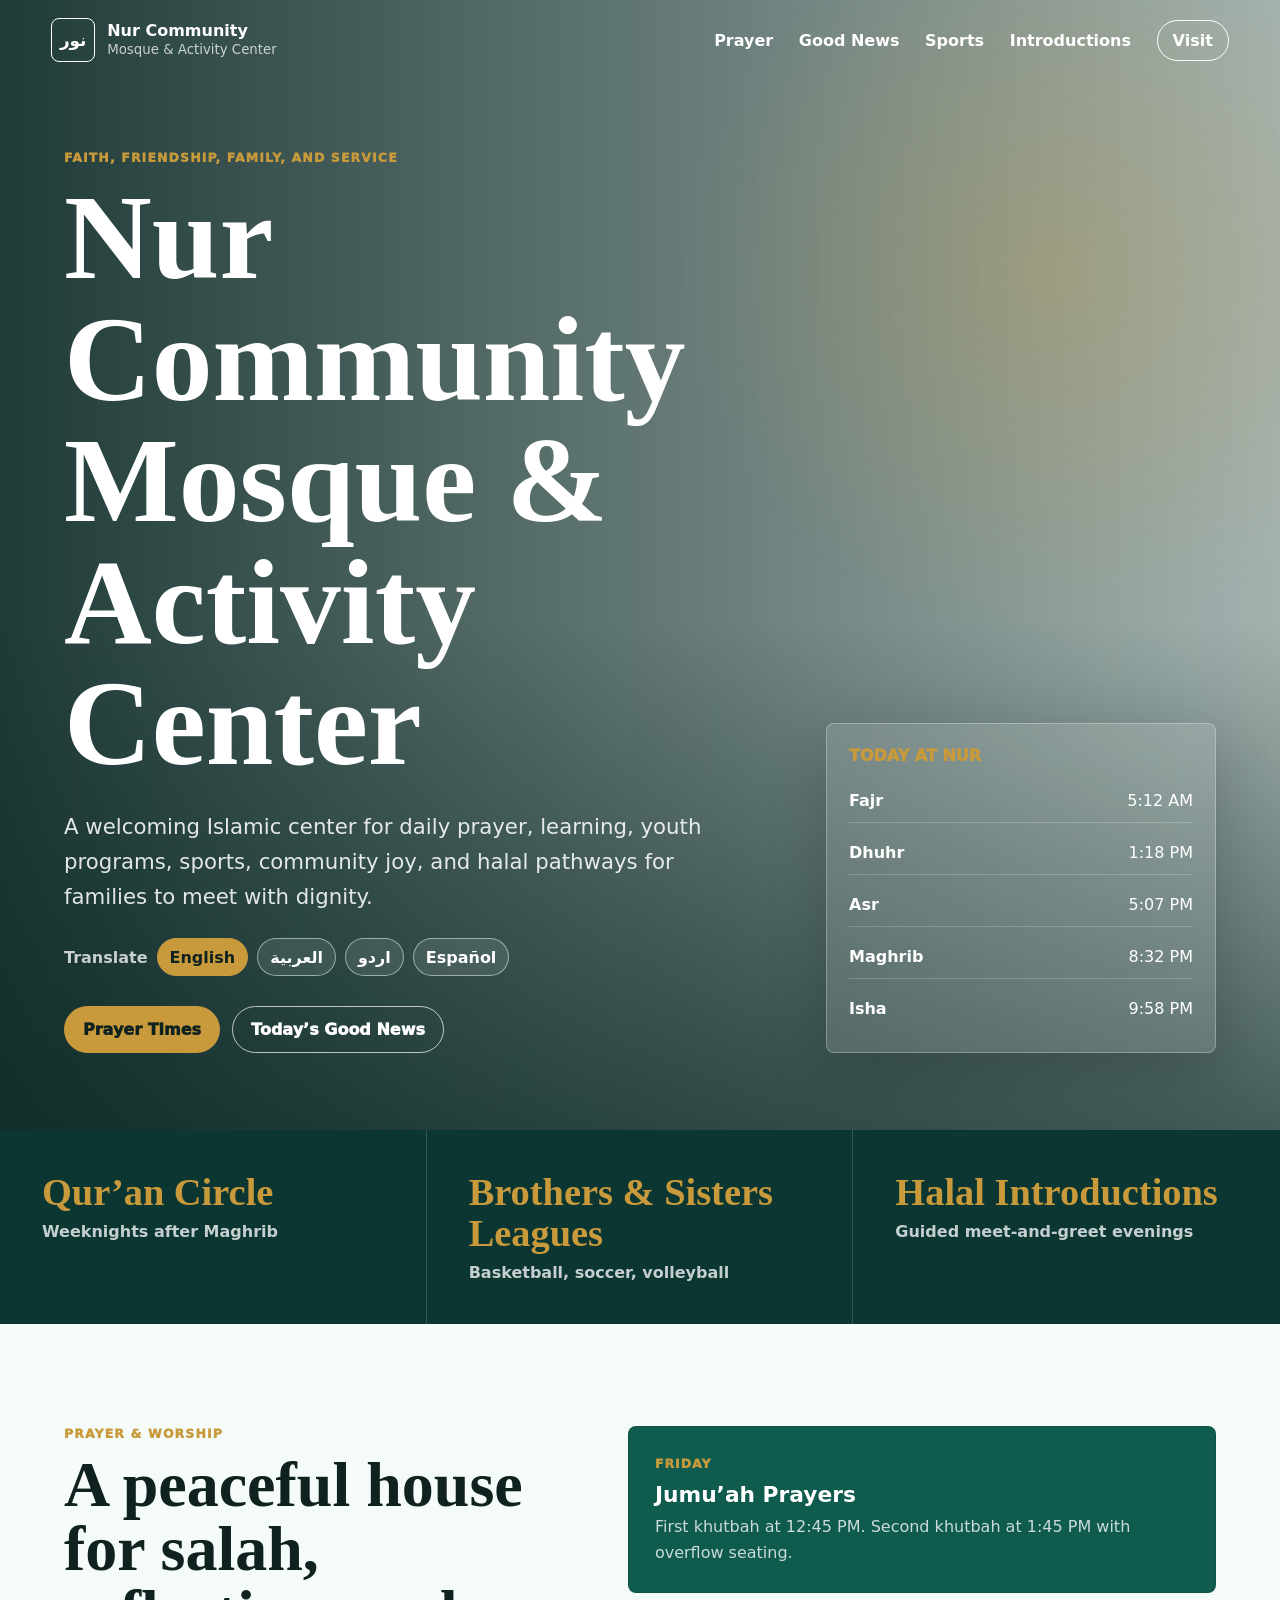
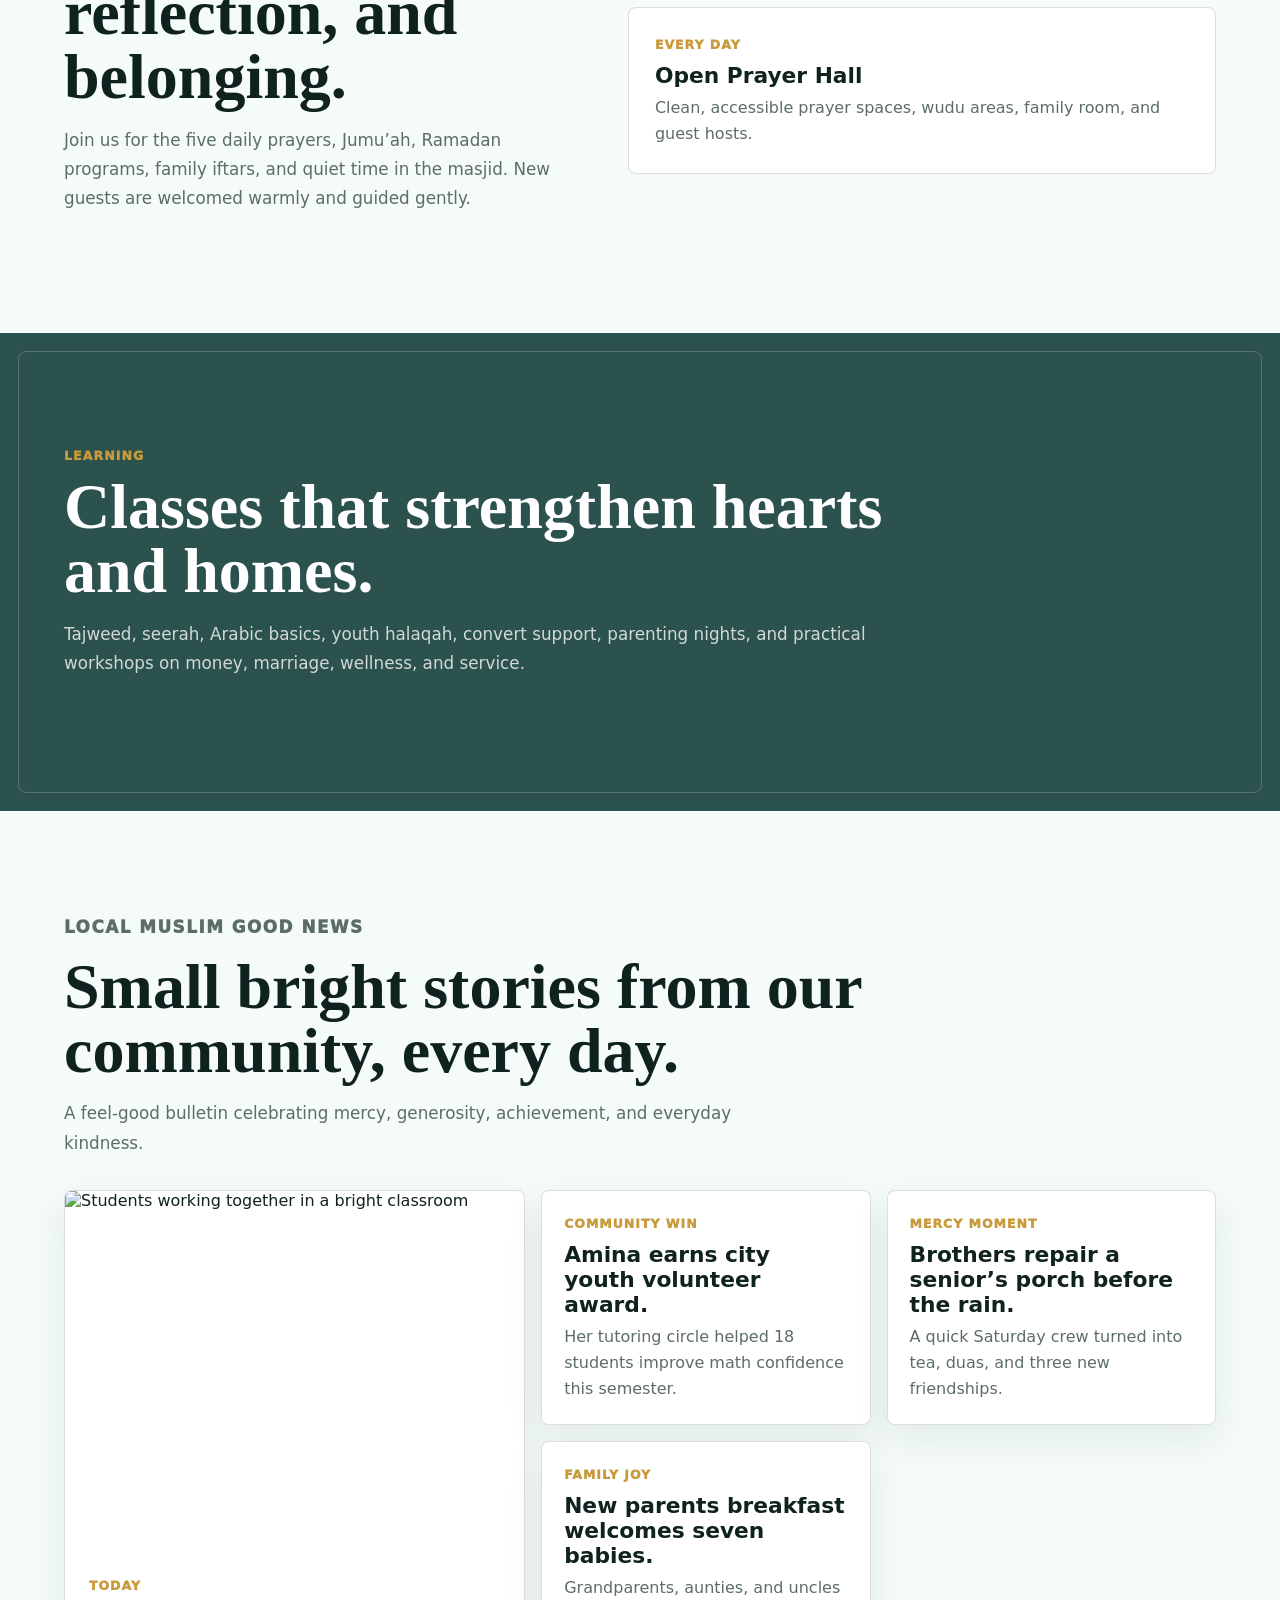
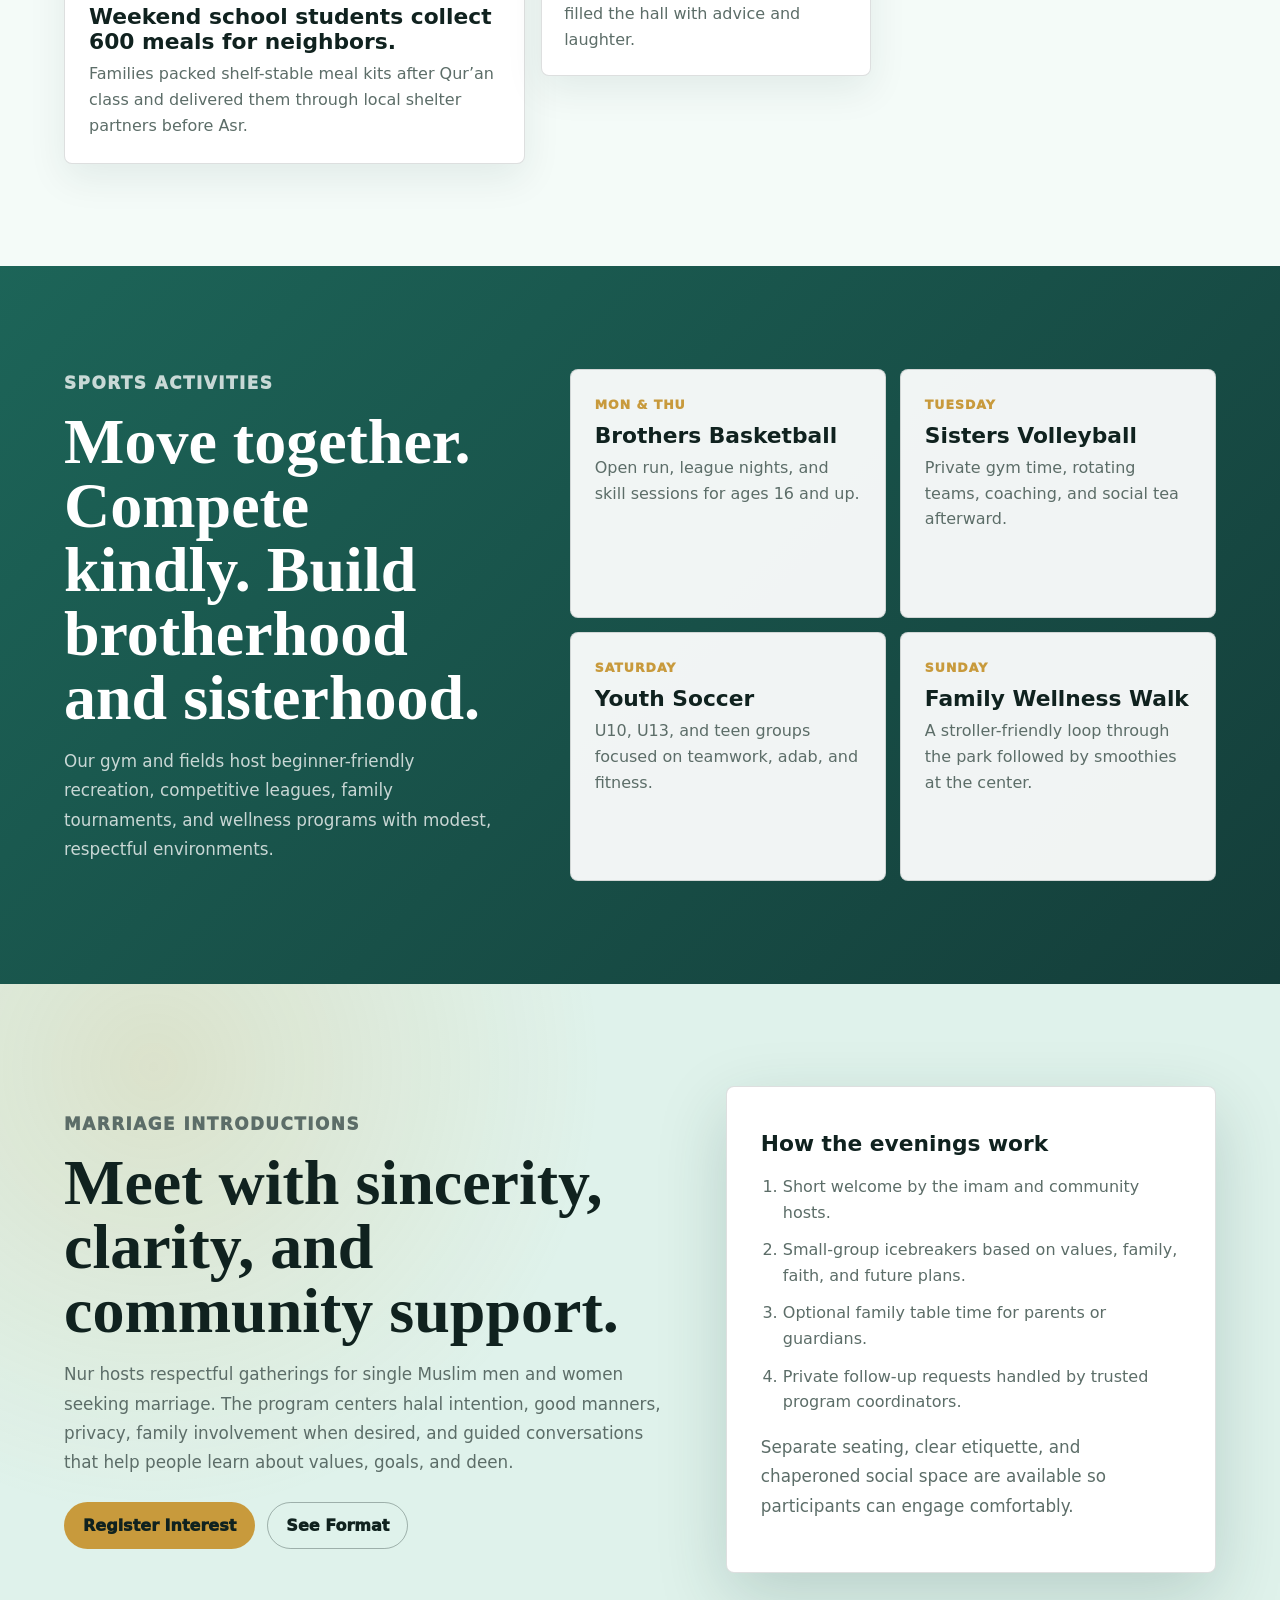
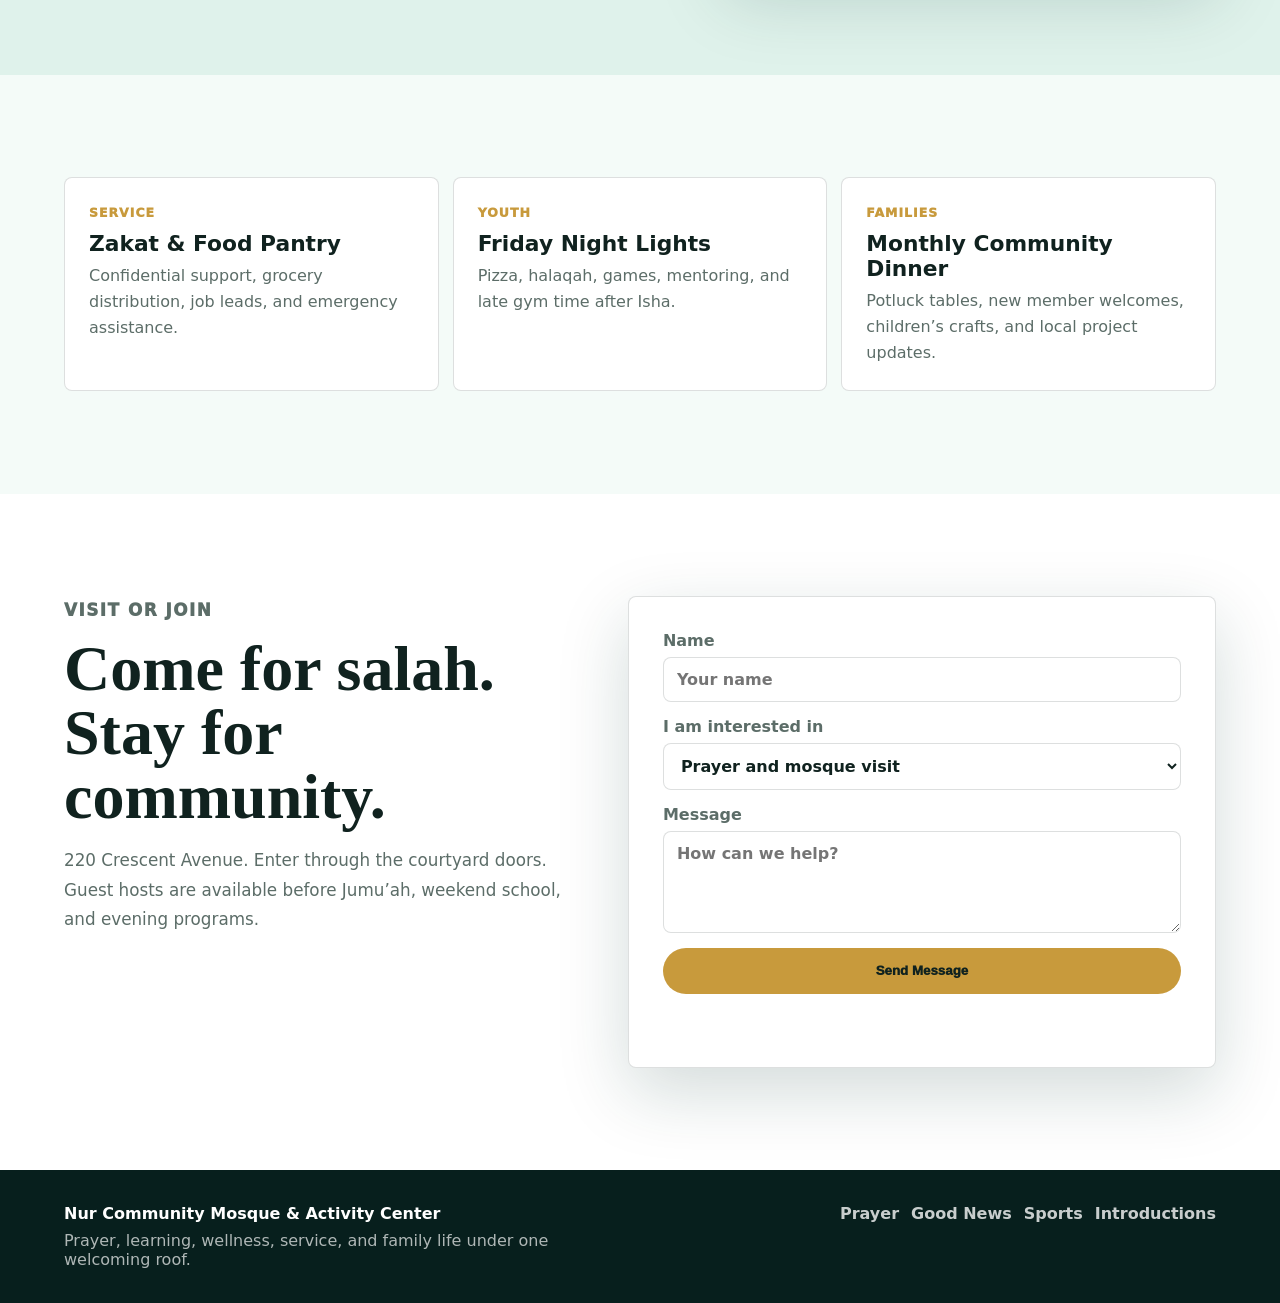
==== index.html @ afd30355 "Publish Nur Community Mosque website" ====
<!doctype html>
<html lang="en">
<head>
  <meta charset="UTF-8" />
  <meta name="viewport" content="width=device-width, initial-scale=1.0" />
  <title>Nur Community Mosque & Activity Center</title>
  <style>
    :root{--ink:#10221f;--muted:#5c6d68;--paper:#f4fbf8;--white:#fff;--jade:#0f5b4e;--deep:#0b3632;--mint:#dff2eb;--gold:#c89a3c;--line:rgba(16,34,31,.14);--shadow:0 24px 70px rgba(11,54,50,.18)}*{box-sizing:border-box}html{scroll-behavior:smooth}body{margin:0;color:var(--ink);background:var(--paper);font-family:Inter,ui-sans-serif,system-ui,-apple-system,BlinkMacSystemFont,"Segoe UI",sans-serif}body.nav-open{overflow:hidden}a{color:inherit;text-decoration:none}img{display:block;width:100%}.site-header{position:fixed;z-index:50;top:0;left:0;right:0;display:flex;align-items:center;justify-content:space-between;gap:24px;padding:18px clamp(18px,4vw,56px);color:#fff;transition:background .18s,color .18s,box-shadow .18s}.site-header.scrolled{color:var(--ink);background:rgba(255,255,255,.94);box-shadow:0 10px 28px rgba(11,54,50,.1);backdrop-filter:blur(18px)}.brand{display:inline-flex;align-items:center;gap:12px;min-width:240px}.brand-mark{display:grid;width:44px;height:44px;place-items:center;border:1px solid currentColor;border-radius:8px;font-size:1.05rem;font-weight:900}.brand strong,.brand small{display:block;line-height:1.06}.brand small{margin-top:3px;opacity:.74}.site-nav{display:flex;align-items:center;gap:clamp(14px,2vw,26px);font-weight:850}.nav-cta{padding:10px 15px;border:1px solid currentColor;border-radius:999px}.nav-toggle{display:none}.hero{position:relative;display:grid;grid-template-columns:minmax(0,1fr) minmax(320px,390px);min-height:94vh;gap:clamp(26px,5vw,70px);align-items:end;padding:150px clamp(18px,5vw,72px) clamp(36px,6vw,82px);color:#fff;background:linear-gradient(90deg,rgba(8,38,35,.9),rgba(8,38,35,.34)),url("https://images.unsplash.com/photo-1564769625905-50e93615e769?auto=format&fit=crop&w=2200&q=82") center/cover}.hero-shade{position:absolute;inset:0;background:radial-gradient(circle at 82% 24%,rgba(200,154,60,.28),transparent 23rem),linear-gradient(0deg,rgba(8,38,35,.62),transparent 45%)}.hero-content,.prayer-widget{position:relative;z-index:1}.hero-content{max-width:880px}.eyebrow{margin:0 0 12px;color:var(--gold);font-size:.78rem;font-weight:950;letter-spacing:.09em;text-transform:uppercase}.hero h1,.section h2,.pattern-band h2,.marriage-section h2{margin:0;font-family:Georgia,"Times New Roman",serif;font-weight:700;line-height:1}.hero h1{max-width:980px;font-size:clamp(3.6rem,9.5vw,8.8rem)}.hero p:not(.eyebrow){max-width:700px;margin:24px 0 0;color:rgba(255,255,255,.87);font-size:clamp(1.06rem,2vw,1.33rem);line-height:1.65}.hero-actions,.marriage-actions,.footer-links,.language-switcher{display:flex;flex-wrap:wrap;gap:12px}.hero-actions{margin-top:30px}.language-switcher{align-items:center;gap:9px;margin-top:24px}.language-switcher span{color:rgba(255,255,255,.76);font-weight:900}.language-button{min-height:38px;padding:8px 12px;border:1px solid rgba(255,255,255,.5);border-radius:999px;color:#fff;background:rgba(255,255,255,.1);font:inherit;font-weight:900;cursor:pointer}.language-button.active{color:var(--ink);background:var(--gold);border-color:var(--gold)}[dir=rtl] .site-header,[dir=rtl] .hero,[dir=rtl] .split,[dir=rtl] .sports,[dir=rtl] .marriage-section,[dir=rtl] .visit,[dir=rtl] .site-footer{direction:rtl}.button{display:inline-flex;align-items:center;justify-content:center;min-height:46px;padding:13px 18px;border:1px solid transparent;border-radius:999px;font-weight:950}.button.primary{color:var(--ink);background:var(--gold)}.button.ghost{color:#fff;border-color:rgba(255,255,255,.7)}.button.outline{color:var(--ink);border-color:rgba(16,34,31,.32)}.prayer-widget{padding:22px;border:1px solid rgba(255,255,255,.28);border-radius:8px;background:rgba(255,255,255,.13);box-shadow:0 20px 60px rgba(0,0,0,.18);backdrop-filter:blur(16px)}.prayer-widget span{display:block;margin-bottom:14px;color:var(--gold);font-weight:950;text-transform:uppercase}.prayer-widget ul{display:grid;gap:8px;margin:0;padding:0;list-style:none}.prayer-widget li{display:flex;justify-content:space-between;gap:18px;padding:12px 0;border-bottom:1px solid rgba(255,255,255,.2)}.prayer-widget li:last-child{border-bottom:0}.quick-links{display:grid;grid-template-columns:repeat(3,1fr);background:var(--deep);color:#fff}.quick-links a{padding:clamp(22px,4vw,42px);border-right:1px solid rgba(255,255,255,.16)}.quick-links a:last-child{border-right:0}.quick-links strong{display:block;color:var(--gold);font-family:Georgia,"Times New Roman",serif;font-size:clamp(1.55rem,3vw,2.4rem);line-height:1.06}.quick-links span{display:block;margin-top:9px;color:rgba(255,255,255,.76);font-weight:800}.section{padding:clamp(64px,8vw,112px) clamp(18px,5vw,72px)}.split,.visit{display:grid;grid-template-columns:minmax(0,.85fr) minmax(360px,1fr);gap:clamp(28px,5vw,76px);align-items:start}.section h2,.pattern-band h2,.marriage-section h2{max-width:860px;font-size:clamp(2.25rem,5vw,5rem)}.section-copy p:not(.eyebrow),.section-heading p,.pattern-band p:not(.eyebrow),.sports-intro p,.marriage-copy p,.visit p,.marriage-panel p{color:var(--muted);font-size:1.05rem;line-height:1.75}.cards.two{display:grid;gap:14px}.feature-card,.news-card,.sport-grid article,.community-grid article,.visit-form,.marriage-panel{border:1px solid var(--line);border-radius:8px;background:var(--white)}.feature-card{padding:26px}.feature-card.accent{color:#fff;background:var(--jade)}.feature-card span,.news-card span,.sport-grid span,.community-grid span{color:var(--gold);font-size:.78rem;font-weight:950;letter-spacing:.08em;text-transform:uppercase}.feature-card h3,.news-card h3,.sport-grid h3,.community-grid h3,.marriage-panel h3{margin:10px 0 7px;font-size:1.36rem}.feature-card p,.news-card p,.sport-grid p,.community-grid p{margin:0;color:var(--muted);line-height:1.62}.feature-card.accent p{color:rgba(255,255,255,.78)}.pattern-band{position:relative;overflow:hidden;padding:clamp(64px,9vw,120px) clamp(18px,5vw,72px);color:#fff;background:linear-gradient(rgba(11,54,50,.86),rgba(11,54,50,.86)),url("https://images.unsplash.com/photo-1587617425953-9075d28b8c46?auto=format&fit=crop&w=1800&q=82") center/cover}.pattern-band::after{position:absolute;inset:18px;pointer-events:none;content:"";border:1px solid rgba(255,255,255,.2);border-radius:8px}.pattern-band div{position:relative;z-index:1;max-width:820px}.pattern-band p:not(.eyebrow){color:rgba(255,255,255,.78)}.section-heading{max-width:920px;margin-bottom:32px}.section-heading p:last-child{max-width:700px}.news-grid{display:grid;grid-template-columns:1.4fr 1fr 1fr;gap:16px}.news-card{padding:22px;box-shadow:0 14px 38px rgba(11,54,50,.08)}.news-card.lead{grid-row:span 3;padding:0;overflow:hidden}.news-card.lead img{height:360px;object-fit:cover}.news-card.lead div{padding:24px}.sports{display:grid;grid-template-columns:minmax(0,.82fr) minmax(380px,1.2fr);gap:clamp(28px,5vw,74px);color:#fff;background:linear-gradient(135deg,rgba(15,91,78,.94),rgba(11,54,50,.96)),url("https://images.unsplash.com/photo-1526232761682-d26e03ac148e?auto=format&fit=crop&w=1700&q=82") center/cover}.sports-intro p{color:rgba(255,255,255,.76)}.sport-grid{display:grid;grid-template-columns:repeat(2,1fr);gap:14px}.sport-grid article{padding:24px;color:var(--ink);background:rgba(255,255,255,.94)}.marriage-section{display:grid;grid-template-columns:minmax(0,1fr) minmax(340px,.82fr);gap:clamp(28px,5vw,76px);align-items:center;padding:clamp(64px,8vw,112px) clamp(18px,5vw,72px);background:radial-gradient(circle at 12% 12%,rgba(200,154,60,.18),transparent 28rem),var(--mint)}.marriage-copy p{max-width:760px}.marriage-actions{margin-top:24px}.marriage-panel{padding:clamp(22px,4vw,34px);box-shadow:var(--shadow)}.marriage-panel ol{display:grid;gap:12px;margin:18px 0;padding-left:22px;color:var(--muted);line-height:1.6}.community-grid{display:grid;grid-template-columns:repeat(3,1fr);gap:14px}.community-grid article{padding:24px}.visit{background:var(--white)}.visit-form{display:grid;gap:15px;padding:clamp(22px,4vw,34px);box-shadow:var(--shadow)}.visit-form label{display:grid;gap:7px;color:var(--muted);font-weight:850}.visit-form input,.visit-form select,.visit-form textarea{width:100%;border:1px solid var(--line);border-radius:8px;padding:12px 13px;color:var(--ink);background:#fff;font:inherit}.visit-form textarea{resize:vertical}.form-note{min-height:1.4em;margin:0;color:var(--jade);font-weight:850}.site-footer{display:flex;justify-content:space-between;gap:28px;padding:34px clamp(18px,5vw,72px);color:#fff;background:#071f1d}.site-footer p{max-width:500px;margin:8px 0 0;color:rgba(255,255,255,.68)}.footer-links a{color:rgba(255,255,255,.78);font-weight:850}@media(max-width:1000px){.site-nav{position:fixed;inset:78px 16px auto;display:none;flex-direction:column;align-items:stretch;padding:18px;border-radius:8px;color:var(--ink);background:var(--white);box-shadow:var(--shadow)}.site-nav.open{display:flex}.nav-toggle{display:inline-flex;align-items:center;justify-content:center;min-height:40px;padding:8px 13px;border:1px solid currentColor;border-radius:999px;color:inherit;background:transparent;font:inherit;font-weight:900}.hero,.split,.sports,.marriage-section,.visit{grid-template-columns:1fr}.news-grid{grid-template-columns:repeat(2,1fr)}.news-card.lead{grid-row:auto;grid-column:span 2}}@media(max-width:700px){.brand{min-width:0}.brand small{display:none}.hero{min-height:900px;padding-top:118px}.hero h1{font-size:clamp(3rem,18vw,5.2rem)}.quick-links,.news-grid,.sport-grid,.community-grid{grid-template-columns:1fr}.quick-links a{border-right:0;border-bottom:1px solid rgba(255,255,255,.16)}.news-card.lead{grid-column:auto}.site-footer{display:grid}}
  </style>
</head>
<body>
  <header class="site-header" id="top">
    <a class="brand" href="#top" aria-label="Nur Community Mosque home"><span class="brand-mark">نور</span><span><strong>Nur Community</strong><small>Mosque & Activity Center</small></span></a>
    <button class="nav-toggle" type="button" aria-expanded="false" aria-controls="site-nav">Menu</button>
    <nav class="site-nav" id="site-nav" aria-label="Main navigation">
      <a href="#prayer" data-i18n="navPrayer">Prayer</a><a href="#news" data-i18n="navNews">Good News</a><a href="#sports" data-i18n="navSports">Sports</a><a href="#marriage" data-i18n="navIntro">Introductions</a><a class="nav-cta" href="#visit" data-i18n="navVisit">Visit</a>
    </nav>
  </header>
  <main>
    <section class="hero" aria-label="Nur Community Mosque welcome"><div class="hero-shade"></div><div class="hero-content"><p class="eyebrow" data-i18n="heroEyebrow">Faith, friendship, family, and service</p><h1 data-i18n="heroTitle">Nur Community Mosque & Activity Center</h1><p data-i18n="heroCopy">A welcoming Islamic center for daily prayer, learning, youth programs, sports, community joy, and halal pathways for families to meet with dignity.</p><div class="language-switcher" aria-label="Translation options"><span data-i18n="translateLabel">Translate</span><button class="language-button active" type="button" data-lang="en">English</button><button class="language-button" type="button" data-lang="ar">العربية</button><button class="language-button" type="button" data-lang="ur">اردو</button><button class="language-button" type="button" data-lang="es">Español</button></div><div class="hero-actions"><a class="button primary" href="#prayer" data-i18n="heroPrayer">Prayer Times</a><a class="button ghost" href="#news" data-i18n="heroGoodNews">Today’s Good News</a></div></div><aside class="prayer-widget" aria-label="Today's prayer schedule"><span>Today at Nur</span><ul><li><strong>Fajr</strong><time>5:12 AM</time></li><li><strong>Dhuhr</strong><time>1:18 PM</time></li><li><strong>Asr</strong><time>5:07 PM</time></li><li><strong>Maghrib</strong><time>8:32 PM</time></li><li><strong>Isha</strong><time>9:58 PM</time></li></ul></aside></section>
    <section class="quick-links" aria-label="Community highlights"><a href="#classes"><strong>Qur’an Circle</strong><span>Weeknights after Maghrib</span></a><a href="#sports"><strong>Brothers & Sisters Leagues</strong><span>Basketball, soccer, volleyball</span></a><a href="#marriage"><strong>Halal Introductions</strong><span>Guided meet-and-greet evenings</span></a></section>
    <section class="section split" id="prayer"><div class="section-copy"><p class="eyebrow" data-i18n="prayerEyebrow">Prayer & Worship</p><h2 data-i18n="prayerTitle">A peaceful house for salah, reflection, and belonging.</h2><p data-i18n="prayerCopy">Join us for the five daily prayers, Jumu’ah, Ramadan programs, family iftars, and quiet time in the masjid. New guests are welcomed warmly and guided gently.</p></div><div class="cards two"><article class="feature-card accent"><span>Friday</span><h3>Jumu’ah Prayers</h3><p>First khutbah at 12:45 PM. Second khutbah at 1:45 PM with overflow seating.</p></article><article class="feature-card"><span>Every Day</span><h3>Open Prayer Hall</h3><p>Clean, accessible prayer spaces, wudu areas, family room, and guest hosts.</p></article></div></section>
    <section class="pattern-band" id="classes"><div><p class="eyebrow">Learning</p><h2>Classes that strengthen hearts and homes.</h2><p>Tajweed, seerah, Arabic basics, youth halaqah, convert support, parenting nights, and practical workshops on money, marriage, wellness, and service.</p></div></section>
    <section class="section" id="news"><div class="section-heading"><p class="eyebrow" data-i18n="newsEyebrow">Local Muslim Good News</p><h2 data-i18n="newsTitle">Small bright stories from our community, every day.</h2><p data-i18n="newsCopy">A feel-good bulletin celebrating mercy, generosity, achievement, and everyday kindness.</p></div><div class="news-grid"><article class="news-card lead"><img src="https://images.unsplash.com/photo-1577896851231-70ef18881754?auto=format&fit=crop&w=1200&q=82" alt="Students working together in a bright classroom" /><div><span>Today</span><h3 data-i18n="newsLeadTitle">Weekend school students collect 600 meals for neighbors.</h3><p data-i18n="newsLeadCopy">Families packed shelf-stable meal kits after Qur’an class and delivered them through local shelter partners before Asr.</p></div></article><article class="news-card"><span>Community Win</span><h3>Amina earns city youth volunteer award.</h3><p>Her tutoring circle helped 18 students improve math confidence this semester.</p></article><article class="news-card"><span>Mercy Moment</span><h3>Brothers repair a senior’s porch before the rain.</h3><p>A quick Saturday crew turned into tea, duas, and three new friendships.</p></article><article class="news-card"><span>Family Joy</span><h3>New parents breakfast welcomes seven babies.</h3><p>Grandparents, aunties, and uncles filled the hall with advice and laughter.</p></article></div></section>
    <section class="section sports" id="sports"><div class="sports-intro"><p class="eyebrow" data-i18n="sportsEyebrow">Sports Activities</p><h2 data-i18n="sportsTitle">Move together. Compete kindly. Build brotherhood and sisterhood.</h2><p data-i18n="sportsCopy">Our gym and fields host beginner-friendly recreation, competitive leagues, family tournaments, and wellness programs with modest, respectful environments.</p></div><div class="sport-grid" aria-label="Sports programs"><article><span>Mon & Thu</span><h3>Brothers Basketball</h3><p>Open run, league nights, and skill sessions for ages 16 and up.</p></article><article><span>Tuesday</span><h3>Sisters Volleyball</h3><p>Private gym time, rotating teams, coaching, and social tea afterward.</p></article><article><span>Saturday</span><h3>Youth Soccer</h3><p>U10, U13, and teen groups focused on teamwork, adab, and fitness.</p></article><article><span>Sunday</span><h3>Family Wellness Walk</h3><p>A stroller-friendly loop through the park followed by smoothies at the center.</p></article></div></section>
    <section class="marriage-section" id="marriage"><div class="marriage-copy"><p class="eyebrow" data-i18n="marriageEyebrow">Marriage Introductions</p><h2 data-i18n="marriageTitle">Meet with sincerity, clarity, and community support.</h2><p data-i18n="marriageCopy">Nur hosts respectful gatherings for single Muslim men and women seeking marriage. The program centers halal intention, good manners, privacy, family involvement when desired, and guided conversations that help people learn about values, goals, and deen.</p><div class="marriage-actions"><a class="button primary" href="#visit" data-i18n="registerInterest">Register Interest</a><a class="button outline" href="#format" data-i18n="seeFormat">See Format</a></div></div><div class="marriage-panel" id="format"><h3 data-i18n="formatTitle">How the evenings work</h3><ol><li>Short welcome by the imam and community hosts.</li><li>Small-group icebreakers based on values, family, faith, and future plans.</li><li>Optional family table time for parents or guardians.</li><li>Private follow-up requests handled by trusted program coordinators.</li></ol><p data-i18n="formatCopy">Separate seating, clear etiquette, and chaperoned social space are available so participants can engage comfortably.</p></div></section>
    <section class="section community-grid" aria-label="Community programs"><article><span>Service</span><h3>Zakat & Food Pantry</h3><p>Confidential support, grocery distribution, job leads, and emergency assistance.</p></article><article><span>Youth</span><h3>Friday Night Lights</h3><p>Pizza, halaqah, games, mentoring, and late gym time after Isha.</p></article><article><span>Families</span><h3>Monthly Community Dinner</h3><p>Potluck tables, new member welcomes, children’s crafts, and local project updates.</p></article></section>
    <section class="section visit" id="visit"><div><p class="eyebrow" data-i18n="visitEyebrow">Visit or Join</p><h2 data-i18n="visitTitle">Come for salah. Stay for community.</h2><p data-i18n="visitCopy">220 Crescent Avenue. Enter through the courtyard doors. Guest hosts are available before Jumu’ah, weekend school, and evening programs.</p></div><form class="visit-form" aria-label="Contact the community center"><label><span data-i18n="formName">Name</span><input type="text" name="name" placeholder="Your name" /></label><label><span data-i18n="formInterest">I am interested in</span><select name="interest"><option>Prayer and mosque visit</option><option>Good news submission</option><option>Sports activities</option><option>Marriage introductions</option><option>Classes and youth programs</option></select></label><label><span data-i18n="formMessage">Message</span><textarea name="message" rows="4" placeholder="How can we help?"></textarea></label><button class="button primary" type="submit" data-i18n="formButton">Send Message</button><p class="form-note" role="status"></p></form></section>
  </main>
  <footer class="site-footer"><div><strong>Nur Community Mosque & Activity Center</strong><p>Prayer, learning, wellness, service, and family life under one welcoming roof.</p></div><div class="footer-links"><a href="#prayer">Prayer</a><a href="#news">Good News</a><a href="#sports">Sports</a><a href="#marriage">Introductions</a></div></footer>
  <script>
    const header=document.querySelector('.site-header'),nav=document.querySelector('.site-nav'),navToggle=document.querySelector('.nav-toggle'),visitForm=document.querySelector('.visit-form'),formNote=document.querySelector('.form-note'),languageButtons=document.querySelectorAll('.language-button');
    const translations={en:{},ar:{navPrayer:'الصلاة',navNews:'الأخبار الطيبة',navSports:'الرياضة',navIntro:'التعارف',navVisit:'زيارة',heroEyebrow:'إيمان وصداقة وأسرة وخدمة',heroTitle:'مسجد ومركز نور المجتمعي',heroCopy:'مركز إسلامي مرحب للصلاة اليومية، والتعلم، وبرامج الشباب، والرياضة، وفرح المجتمع، وطرق حلال للتعارف بين العائلات بكرامة.',translateLabel:'ترجمة',heroPrayer:'أوقات الصلاة',heroGoodNews:'أخبار اليوم الطيبة',prayerEyebrow:'الصلاة والعبادة',prayerTitle:'بيت هادئ للصلاة والتأمل والانتماء.',prayerCopy:'انضموا إلينا للصلوات الخمس، والجمعة، وبرامج رمضان، وإفطارات العائلة، ووقت هادئ في المسجد. نرحب بالضيوف الجدد بلطف واحترام.',newsEyebrow:'أخبار المسلمين المحلية الطيبة',newsTitle:'قصص مشرقة صغيرة من مجتمعنا كل يوم.',newsCopy:'نشرة مفرحة تحتفي بالرحمة والكرم والإنجاز واللطف اليومي.',newsLeadTitle:'طلاب مدرسة نهاية الأسبوع يجمعون 600 وجبة للجيران.',newsLeadCopy:'قامت العائلات بتجهيز وجبات بعد حلقة القرآن وتسليمها لشركاء الملاجئ المحلية قبل العصر.',sportsEyebrow:'الأنشطة الرياضية',sportsTitle:'نتحرك معا، ونتنافس بلطف، ونبني الأخوة والأخوات.',sportsCopy:'تستضيف الصالة والملاعب أنشطة للمبتدئين، ودوريات تنافسية، وبطولات عائلية، وبرامج عافية في بيئة محتشمة ومحترمة.',marriageEyebrow:'التعارف للزواج',marriageTitle:'تعارف بنية صادقة ووضوح ودعم مجتمعي.',marriageCopy:'يستضيف مركز نور لقاءات محترمة للمسلمين والمسلمات غير المتزوجين الباحثين عن الزواج. يركز البرنامج على النية الحلال، وحسن الخلق، والخصوصية، ومشاركة الأسرة عند الرغبة.',registerInterest:'سجل الاهتمام',seeFormat:'شاهد الطريقة',formatTitle:'كيف تعمل الأمسيات',formatCopy:'تتوفر أماكن جلوس منفصلة، وآداب واضحة، ومساحة اجتماعية بإشراف حتى يشعر المشاركون بالراحة.',visitEyebrow:'زيارة أو انضمام',visitTitle:'تعال للصلاة. وابق للمجتمع.',visitCopy:'220 شارع كريسنت. الدخول من أبواب الساحة. المضيفون متاحون قبل الجمعة ومدرسة نهاية الأسبوع والبرامج المسائية.',formName:'الاسم',formInterest:'أنا مهتم بـ',formMessage:'رسالة',formButton:'إرسال الرسالة'},ur:{navPrayer:'نماز',navNews:'اچھی خبریں',navSports:'کھیل',navIntro:'تعارف',navVisit:'تشریف لائیں',heroEyebrow:'ایمان، دوستی، خاندان، اور خدمت',heroTitle:'نور کمیونٹی مسجد اور ایکٹیویٹی سینٹر',heroCopy:'روزانہ نماز، تعلیم، نوجوانوں کے پروگرام، کھیل، کمیونٹی کی خوشیاں، اور خاندانوں کے لیے باوقار حلال تعارف کا خوش آمدیدی اسلامی مرکز۔',translateLabel:'ترجمہ',heroPrayer:'نماز کے اوقات',heroGoodNews:'آج کی اچھی خبر',prayerEyebrow:'نماز اور عبادت',prayerTitle:'نماز، غور و فکر، اور اپنائیت کا پرسکون گھر۔',prayerCopy:'پانچ وقت کی نماز، جمعہ، رمضان پروگرام، فیملی افطار، اور مسجد میں سکون کے وقت کے لیے ہمارے ساتھ شامل ہوں۔ نئے مہمانوں کا گرمجوشی سے استقبال کیا جاتا ہے۔',newsEyebrow:'مقامی مسلم اچھی خبریں',newsTitle:'ہماری کمیونٹی کی روزانہ چھوٹی روشن کہانیاں۔',newsCopy:'رحمت، سخاوت، کامیابی، اور روزمرہ نیکی کو منانے والی خوشگوار خبرنامہ۔',newsLeadTitle:'ویک اینڈ اسکول کے طلبہ نے پڑوسیوں کے لیے 600 کھانے جمع کیے۔',newsLeadCopy:'خاندانوں نے قرآن کلاس کے بعد کھانے کے پیکٹ تیار کیے اور عصر سے پہلے مقامی شیلٹر پارٹنرز تک پہنچائے۔',sportsEyebrow:'کھیلوں کی سرگرمیاں',sportsTitle:'ساتھ چلیں، اچھے اخلاق سے مقابلہ کریں، بھائی چارہ اور بہن چارہ بنائیں۔',sportsCopy:'ہمارا جم اور میدان نئے آنے والوں کے لیے کھیل، لیگ، فیملی ٹورنامنٹ، اور باحیا ماحول میں فلاحی پروگرام پیش کرتے ہیں۔',marriageEyebrow:'شادی کے لیے تعارف',marriageTitle:'اخلاص، وضاحت، اور کمیونٹی سپورٹ کے ساتھ ملاقات۔',marriageCopy:'نور غیر شادی شدہ مسلمان مردوں اور خواتین کے لیے باعزت اجتماعات منعقد کرتا ہے جو شادی کے خواہشمند ہیں۔ پروگرام حلال نیت، اچھے اخلاق، رازداری، اور خاندان کی شمولیت کو اہمیت دیتا ہے۔',registerInterest:'دلچسپی درج کریں',seeFormat:'طریقہ دیکھیں',formatTitle:'یہ نشستیں کیسے ہوتی ہیں',formatCopy:'علیحدہ بیٹھنے، واضح آداب، اور نگرانی والی سماجی جگہ دستیاب ہے تاکہ شرکا اطمینان سے گفتگو کر سکیں۔',visitEyebrow:'تشریف لائیں یا شامل ہوں',visitTitle:'نماز کے لیے آئیں۔ کمیونٹی کے لیے ٹھہریں۔',visitCopy:'220 کریسنٹ ایونیو۔ صحن کے دروازوں سے داخل ہوں۔ جمعہ، ویک اینڈ اسکول، اور شام کے پروگراموں سے پہلے مہمان میزبان موجود ہوتے ہیں۔',formName:'نام',formInterest:'مجھے دلچسپی ہے',formMessage:'پیغام',formButton:'پیغام بھیجیں'},es:{navPrayer:'Oración',navNews:'Buenas noticias',navSports:'Deportes',navIntro:'Presentaciones',navVisit:'Visitar',heroEyebrow:'Fe, amistad, familia y servicio',heroTitle:'Mezquita y Centro Comunitario Nur',heroCopy:'Un centro islámico acogedor para la oración diaria, el aprendizaje, programas juveniles, deportes, alegría comunitaria y caminos halal para que las familias se conozcan con dignidad.',translateLabel:'Traducir',heroPrayer:'Horarios de oración',heroGoodNews:'Buenas noticias de hoy',prayerEyebrow:'Oración y adoración',prayerTitle:'Una casa tranquila para salah, reflexión y pertenencia.',prayerCopy:'Acompáñenos en las cinco oraciones diarias, Jumu’ah, programas de Ramadán, iftars familiares y momentos de calma en la mezquita.',newsEyebrow:'Buenas noticias musulmanas locales',newsTitle:'Pequeñas historias luminosas de nuestra comunidad, todos los días.',newsCopy:'Un boletín positivo que celebra misericordia, generosidad, logros y bondad diaria.',newsLeadTitle:'Estudiantes de fin de semana reúnen 600 comidas para vecinos.',newsLeadCopy:'Las familias prepararon kits de comida después de la clase de Qur’an y los entregaron a refugios locales antes de Asr.',sportsEyebrow:'Actividades deportivas',sportsTitle:'Moverse juntos. Competir con bondad. Construir hermandad.',sportsCopy:'Nuestro gimnasio y campos ofrecen recreación para principiantes, ligas competitivas, torneos familiares y bienestar en ambientes modestos y respetuosos.',marriageEyebrow:'Presentaciones para matrimonio',marriageTitle:'Conocerse con sinceridad, claridad y apoyo comunitario.',marriageCopy:'Nur organiza reuniones respetuosas para hombres y mujeres musulmanes solteros que buscan matrimonio. El programa centra la intención halal, los buenos modales, la privacidad y la participación familiar cuando se desea.',registerInterest:'Registrar interés',seeFormat:'Ver formato',formatTitle:'Cómo funcionan las noches',formatCopy:'Hay asientos separados, etiqueta clara y espacio social acompañado para que los participantes se sientan cómodos.',visitEyebrow:'Visitar o unirse',visitTitle:'Venga por salah. Quédese por la comunidad.',visitCopy:'220 Crescent Avenue. Entre por las puertas del patio. Hay anfitriones disponibles antes de Jumu’ah, la escuela de fin de semana y los programas de la tarde.',formName:'Nombre',formInterest:'Me interesa',formMessage:'Mensaje',formButton:'Enviar mensaje'}};
    document.querySelectorAll('[data-i18n]').forEach(el=>{el.dataset.defaultText=el.textContent.trim()});function updateHeader(){header.classList.toggle('scrolled',window.scrollY>20)}navToggle.addEventListener('click',()=>{const isOpen=nav.classList.toggle('open');document.body.classList.toggle('nav-open',isOpen);navToggle.setAttribute('aria-expanded',String(isOpen))});nav.addEventListener('click',e=>{if(e.target.matches('a')){nav.classList.remove('open');document.body.classList.remove('nav-open');navToggle.setAttribute('aria-expanded','false')}});visitForm.addEventListener('submit',e=>{e.preventDefault();formNote.textContent=document.documentElement.lang==='es'?'Gracias. Un coordinador de Nur se pondría en contacto pronto.':document.documentElement.lang==='ar'?'شكرا لكم. سيتواصل معكم منسق من مركز نور قريبا.':document.documentElement.lang==='ur'?'شکریہ۔ نور کمیونٹی کا کوآرڈینیٹر جلد رابطہ کرے گا۔':'Thank you. A Nur Community coordinator would follow up soon.';visitForm.reset()});languageButtons.forEach(button=>{button.addEventListener('click',()=>{const lang=button.dataset.lang;languageButtons.forEach(item=>item.classList.remove('active'));button.classList.add('active');document.documentElement.lang=lang;document.documentElement.dir=lang==='ar'||lang==='ur'?'rtl':'ltr';document.querySelectorAll('[data-i18n]').forEach(el=>{const key=el.dataset.i18n;el.textContent=translations[lang][key]||el.dataset.defaultText})})});window.addEventListener('scroll',updateHeader,{passive:true});updateHeader();
  </script>
</body>
</html>
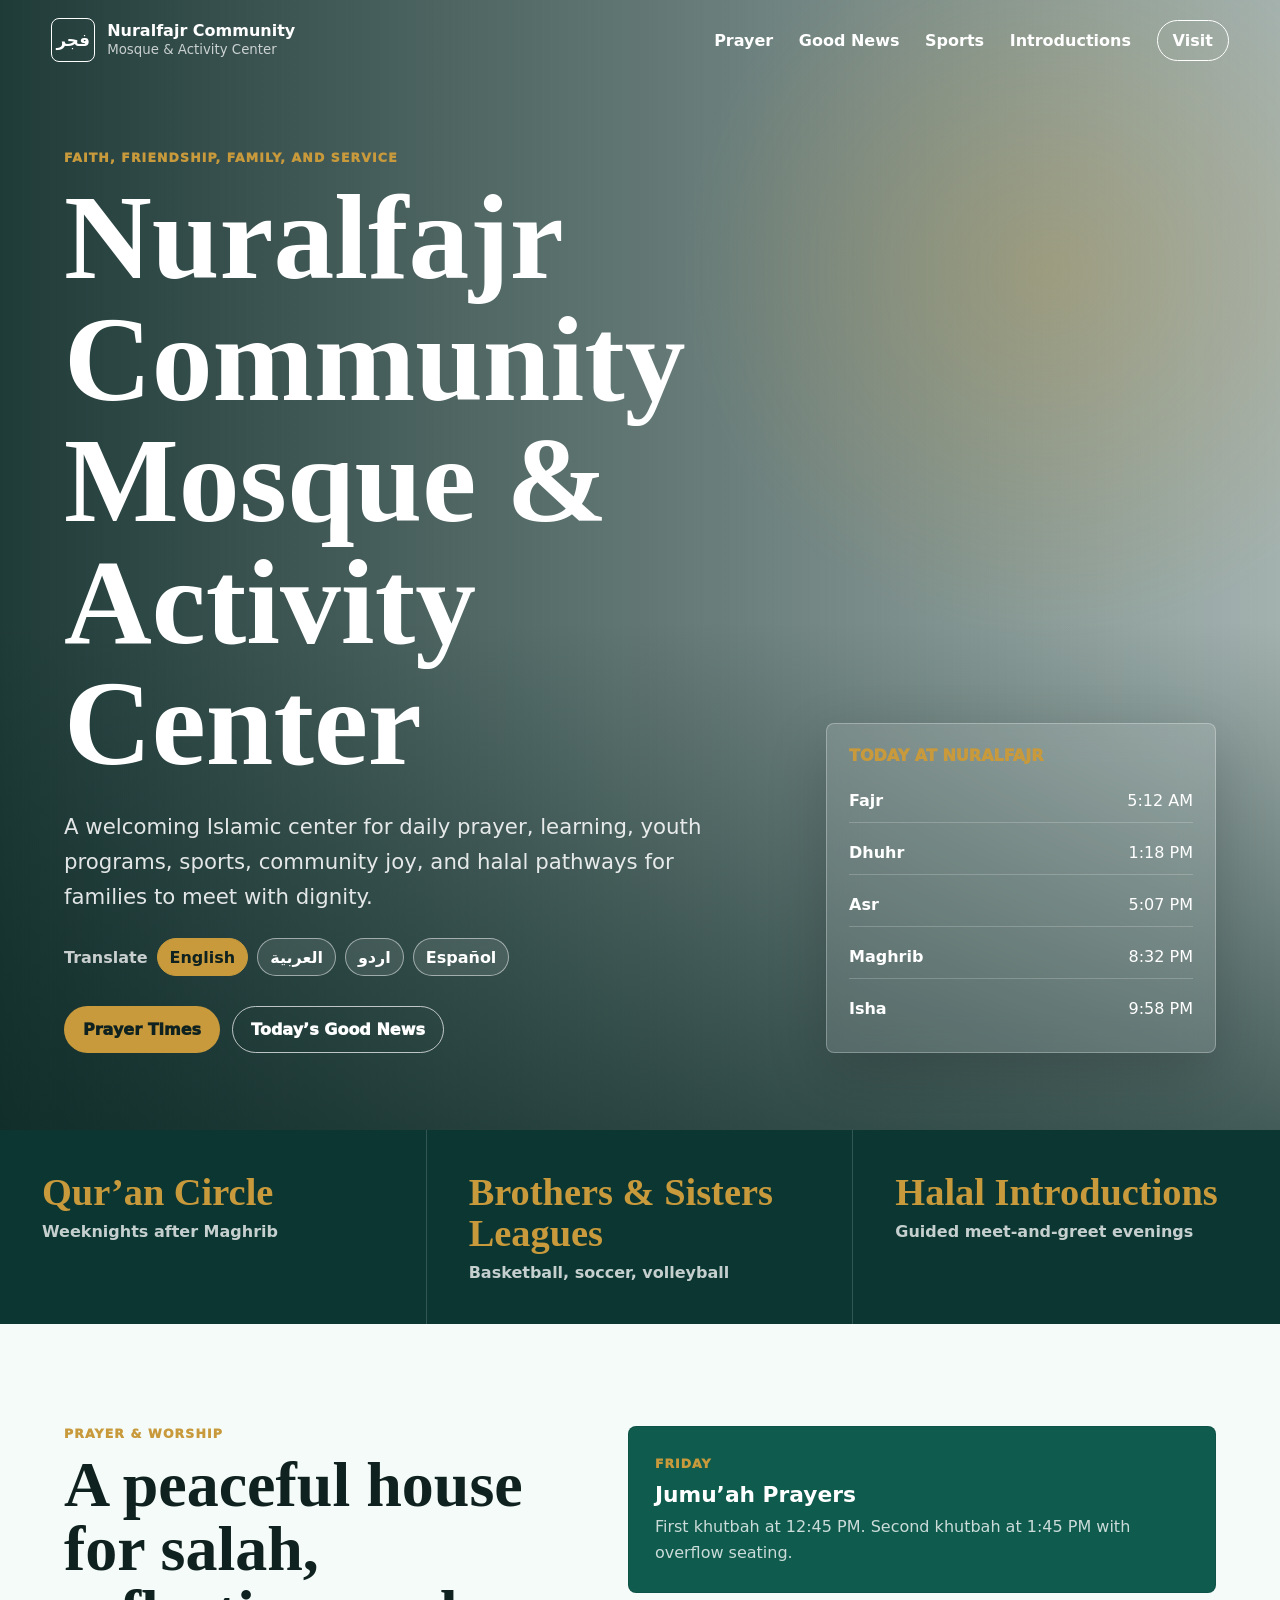
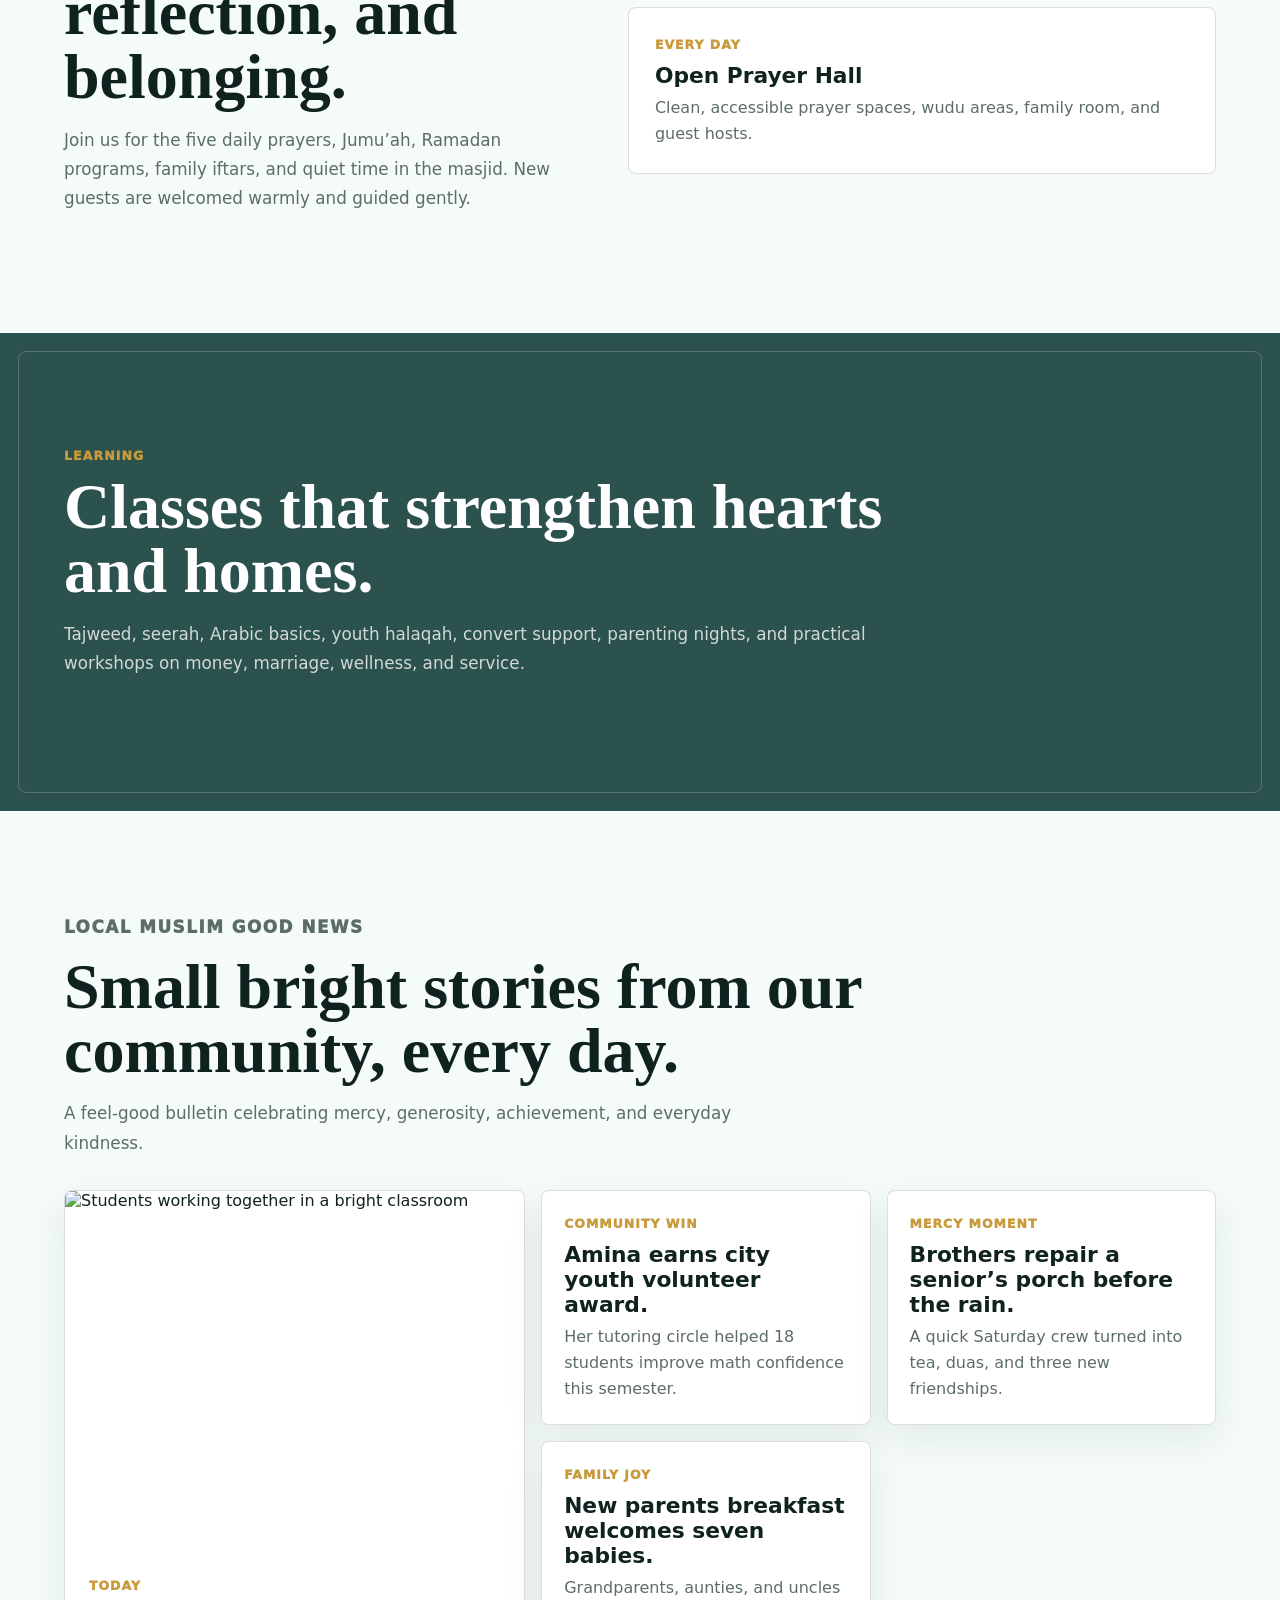
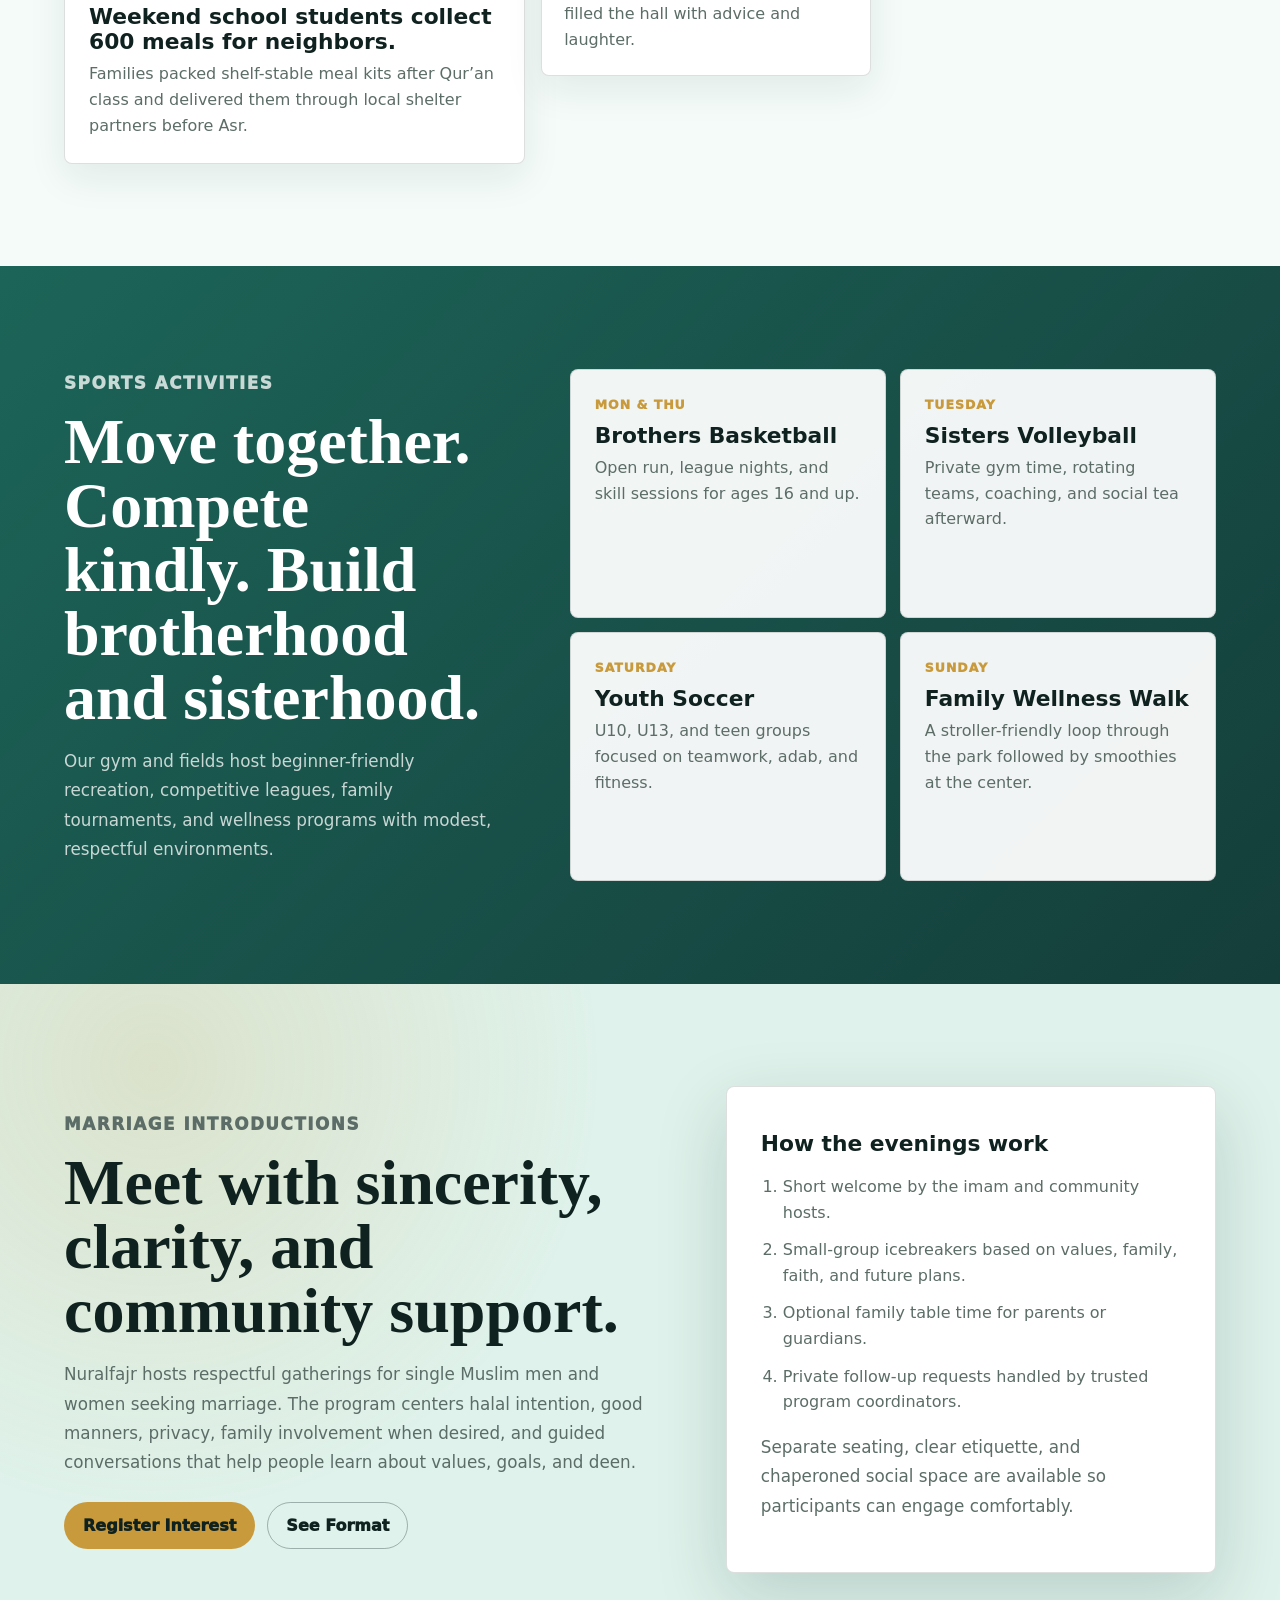
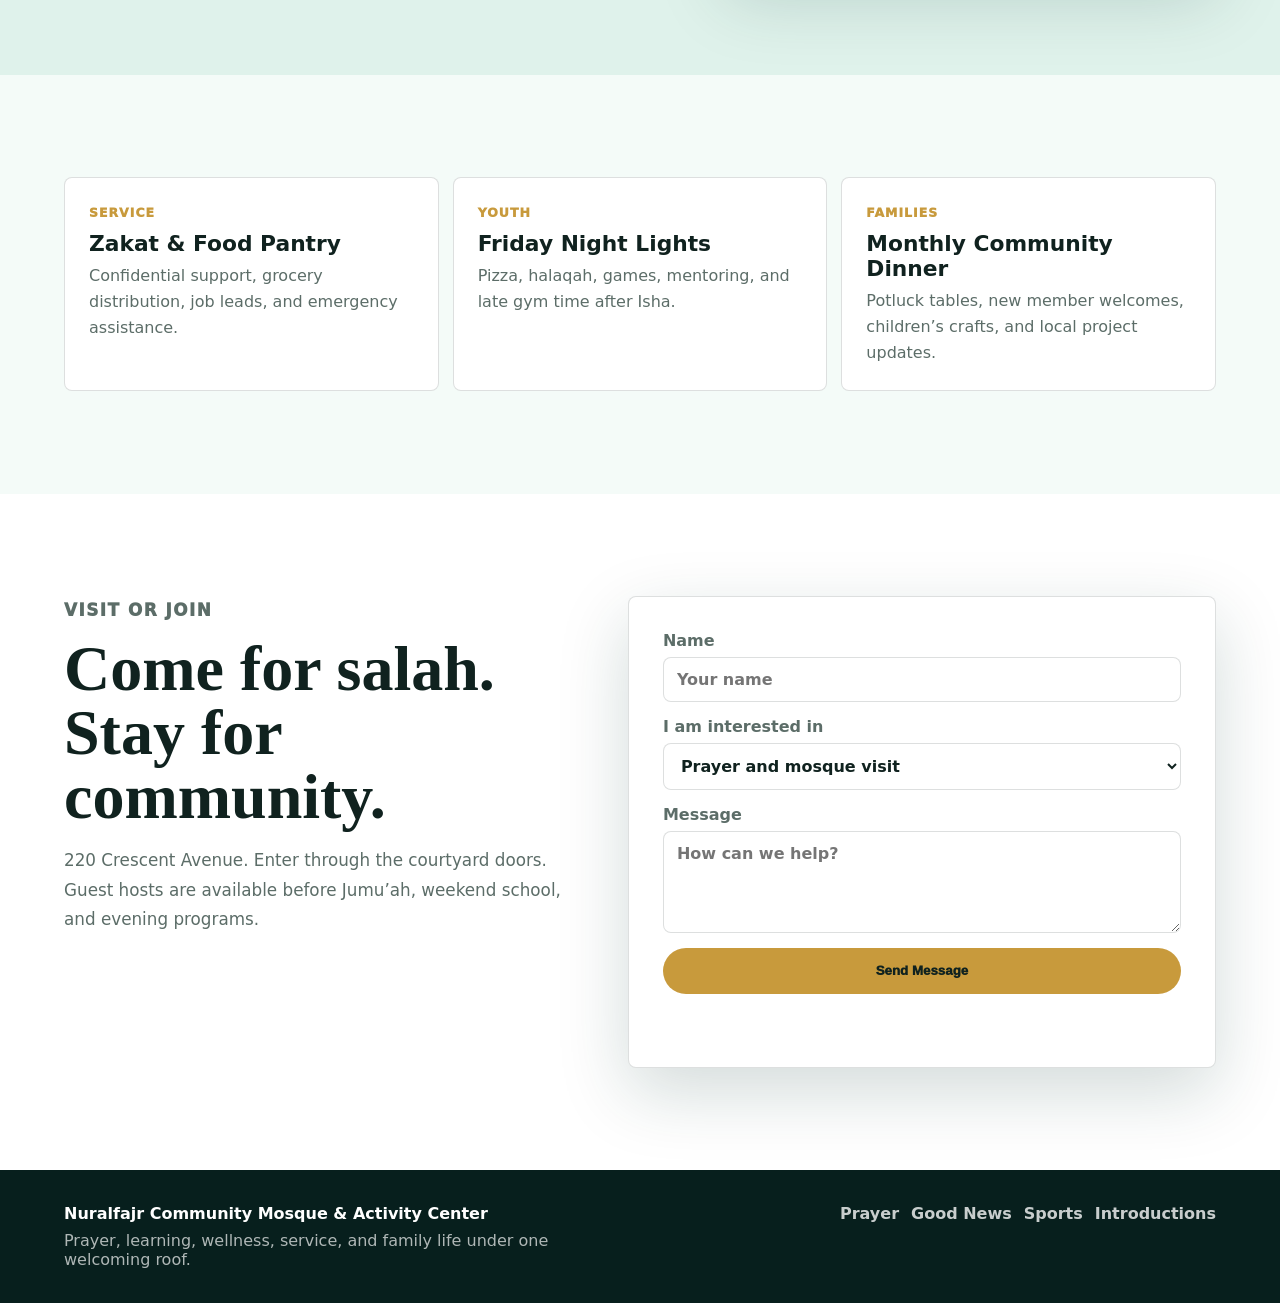
==== commit 0eb389b9: "Rename site to Nuralfajr" ====
--- a/index.html
+++ b/index.html
@@ -1,37 +1,1189 @@
-<!doctype html>
+﻿<!doctype html>
 <html lang="en">
-<head>
-  <meta charset="UTF-8" />
-  <meta name="viewport" content="width=device-width, initial-scale=1.0" />
-  <title>Nur Community Mosque & Activity Center</title>
-  <style>
-    :root{--ink:#10221f;--muted:#5c6d68;--paper:#f4fbf8;--white:#fff;--jade:#0f5b4e;--deep:#0b3632;--mint:#dff2eb;--gold:#c89a3c;--line:rgba(16,34,31,.14);--shadow:0 24px 70px rgba(11,54,50,.18)}*{box-sizing:border-box}html{scroll-behavior:smooth}body{margin:0;color:var(--ink);background:var(--paper);font-family:Inter,ui-sans-serif,system-ui,-apple-system,BlinkMacSystemFont,"Segoe UI",sans-serif}body.nav-open{overflow:hidden}a{color:inherit;text-decoration:none}img{display:block;width:100%}.site-header{position:fixed;z-index:50;top:0;left:0;right:0;display:flex;align-items:center;justify-content:space-between;gap:24px;padding:18px clamp(18px,4vw,56px);color:#fff;transition:background .18s,color .18s,box-shadow .18s}.site-header.scrolled{color:var(--ink);background:rgba(255,255,255,.94);box-shadow:0 10px 28px rgba(11,54,50,.1);backdrop-filter:blur(18px)}.brand{display:inline-flex;align-items:center;gap:12px;min-width:240px}.brand-mark{display:grid;width:44px;height:44px;place-items:center;border:1px solid currentColor;border-radius:8px;font-size:1.05rem;font-weight:900}.brand strong,.brand small{display:block;line-height:1.06}.brand small{margin-top:3px;opacity:.74}.site-nav{display:flex;align-items:center;gap:clamp(14px,2vw,26px);font-weight:850}.nav-cta{padding:10px 15px;border:1px solid currentColor;border-radius:999px}.nav-toggle{display:none}.hero{position:relative;display:grid;grid-template-columns:minmax(0,1fr) minmax(320px,390px);min-height:94vh;gap:clamp(26px,5vw,70px);align-items:end;padding:150px clamp(18px,5vw,72px) clamp(36px,6vw,82px);color:#fff;background:linear-gradient(90deg,rgba(8,38,35,.9),rgba(8,38,35,.34)),url("https://images.unsplash.com/photo-1564769625905-50e93615e769?auto=format&fit=crop&w=2200&q=82") center/cover}.hero-shade{position:absolute;inset:0;background:radial-gradient(circle at 82% 24%,rgba(200,154,60,.28),transparent 23rem),linear-gradient(0deg,rgba(8,38,35,.62),transparent 45%)}.hero-content,.prayer-widget{position:relative;z-index:1}.hero-content{max-width:880px}.eyebrow{margin:0 0 12px;color:var(--gold);font-size:.78rem;font-weight:950;letter-spacing:.09em;text-transform:uppercase}.hero h1,.section h2,.pattern-band h2,.marriage-section h2{margin:0;font-family:Georgia,"Times New Roman",serif;font-weight:700;line-height:1}.hero h1{max-width:980px;font-size:clamp(3.6rem,9.5vw,8.8rem)}.hero p:not(.eyebrow){max-width:700px;margin:24px 0 0;color:rgba(255,255,255,.87);font-size:clamp(1.06rem,2vw,1.33rem);line-height:1.65}.hero-actions,.marriage-actions,.footer-links,.language-switcher{display:flex;flex-wrap:wrap;gap:12px}.hero-actions{margin-top:30px}.language-switcher{align-items:center;gap:9px;margin-top:24px}.language-switcher span{color:rgba(255,255,255,.76);font-weight:900}.language-button{min-height:38px;padding:8px 12px;border:1px solid rgba(255,255,255,.5);border-radius:999px;color:#fff;background:rgba(255,255,255,.1);font:inherit;font-weight:900;cursor:pointer}.language-button.active{color:var(--ink);background:var(--gold);border-color:var(--gold)}[dir=rtl] .site-header,[dir=rtl] .hero,[dir=rtl] .split,[dir=rtl] .sports,[dir=rtl] .marriage-section,[dir=rtl] .visit,[dir=rtl] .site-footer{direction:rtl}.button{display:inline-flex;align-items:center;justify-content:center;min-height:46px;padding:13px 18px;border:1px solid transparent;border-radius:999px;font-weight:950}.button.primary{color:var(--ink);background:var(--gold)}.button.ghost{color:#fff;border-color:rgba(255,255,255,.7)}.button.outline{color:var(--ink);border-color:rgba(16,34,31,.32)}.prayer-widget{padding:22px;border:1px solid rgba(255,255,255,.28);border-radius:8px;background:rgba(255,255,255,.13);box-shadow:0 20px 60px rgba(0,0,0,.18);backdrop-filter:blur(16px)}.prayer-widget span{display:block;margin-bottom:14px;color:var(--gold);font-weight:950;text-transform:uppercase}.prayer-widget ul{display:grid;gap:8px;margin:0;padding:0;list-style:none}.prayer-widget li{display:flex;justify-content:space-between;gap:18px;padding:12px 0;border-bottom:1px solid rgba(255,255,255,.2)}.prayer-widget li:last-child{border-bottom:0}.quick-links{display:grid;grid-template-columns:repeat(3,1fr);background:var(--deep);color:#fff}.quick-links a{padding:clamp(22px,4vw,42px);border-right:1px solid rgba(255,255,255,.16)}.quick-links a:last-child{border-right:0}.quick-links strong{display:block;color:var(--gold);font-family:Georgia,"Times New Roman",serif;font-size:clamp(1.55rem,3vw,2.4rem);line-height:1.06}.quick-links span{display:block;margin-top:9px;color:rgba(255,255,255,.76);font-weight:800}.section{padding:clamp(64px,8vw,112px) clamp(18px,5vw,72px)}.split,.visit{display:grid;grid-template-columns:minmax(0,.85fr) minmax(360px,1fr);gap:clamp(28px,5vw,76px);align-items:start}.section h2,.pattern-band h2,.marriage-section h2{max-width:860px;font-size:clamp(2.25rem,5vw,5rem)}.section-copy p:not(.eyebrow),.section-heading p,.pattern-band p:not(.eyebrow),.sports-intro p,.marriage-copy p,.visit p,.marriage-panel p{color:var(--muted);font-size:1.05rem;line-height:1.75}.cards.two{display:grid;gap:14px}.feature-card,.news-card,.sport-grid article,.community-grid article,.visit-form,.marriage-panel{border:1px solid var(--line);border-radius:8px;background:var(--white)}.feature-card{padding:26px}.feature-card.accent{color:#fff;background:var(--jade)}.feature-card span,.news-card span,.sport-grid span,.community-grid span{color:var(--gold);font-size:.78rem;font-weight:950;letter-spacing:.08em;text-transform:uppercase}.feature-card h3,.news-card h3,.sport-grid h3,.community-grid h3,.marriage-panel h3{margin:10px 0 7px;font-size:1.36rem}.feature-card p,.news-card p,.sport-grid p,.community-grid p{margin:0;color:var(--muted);line-height:1.62}.feature-card.accent p{color:rgba(255,255,255,.78)}.pattern-band{position:relative;overflow:hidden;padding:clamp(64px,9vw,120px) clamp(18px,5vw,72px);color:#fff;background:linear-gradient(rgba(11,54,50,.86),rgba(11,54,50,.86)),url("https://images.unsplash.com/photo-1587617425953-9075d28b8c46?auto=format&fit=crop&w=1800&q=82") center/cover}.pattern-band::after{position:absolute;inset:18px;pointer-events:none;content:"";border:1px solid rgba(255,255,255,.2);border-radius:8px}.pattern-band div{position:relative;z-index:1;max-width:820px}.pattern-band p:not(.eyebrow){color:rgba(255,255,255,.78)}.section-heading{max-width:920px;margin-bottom:32px}.section-heading p:last-child{max-width:700px}.news-grid{display:grid;grid-template-columns:1.4fr 1fr 1fr;gap:16px}.news-card{padding:22px;box-shadow:0 14px 38px rgba(11,54,50,.08)}.news-card.lead{grid-row:span 3;padding:0;overflow:hidden}.news-card.lead img{height:360px;object-fit:cover}.news-card.lead div{padding:24px}.sports{display:grid;grid-template-columns:minmax(0,.82fr) minmax(380px,1.2fr);gap:clamp(28px,5vw,74px);color:#fff;background:linear-gradient(135deg,rgba(15,91,78,.94),rgba(11,54,50,.96)),url("https://images.unsplash.com/photo-1526232761682-d26e03ac148e?auto=format&fit=crop&w=1700&q=82") center/cover}.sports-intro p{color:rgba(255,255,255,.76)}.sport-grid{display:grid;grid-template-columns:repeat(2,1fr);gap:14px}.sport-grid article{padding:24px;color:var(--ink);background:rgba(255,255,255,.94)}.marriage-section{display:grid;grid-template-columns:minmax(0,1fr) minmax(340px,.82fr);gap:clamp(28px,5vw,76px);align-items:center;padding:clamp(64px,8vw,112px) clamp(18px,5vw,72px);background:radial-gradient(circle at 12% 12%,rgba(200,154,60,.18),transparent 28rem),var(--mint)}.marriage-copy p{max-width:760px}.marriage-actions{margin-top:24px}.marriage-panel{padding:clamp(22px,4vw,34px);box-shadow:var(--shadow)}.marriage-panel ol{display:grid;gap:12px;margin:18px 0;padding-left:22px;color:var(--muted);line-height:1.6}.community-grid{display:grid;grid-template-columns:repeat(3,1fr);gap:14px}.community-grid article{padding:24px}.visit{background:var(--white)}.visit-form{display:grid;gap:15px;padding:clamp(22px,4vw,34px);box-shadow:var(--shadow)}.visit-form label{display:grid;gap:7px;color:var(--muted);font-weight:850}.visit-form input,.visit-form select,.visit-form textarea{width:100%;border:1px solid var(--line);border-radius:8px;padding:12px 13px;color:var(--ink);background:#fff;font:inherit}.visit-form textarea{resize:vertical}.form-note{min-height:1.4em;margin:0;color:var(--jade);font-weight:850}.site-footer{display:flex;justify-content:space-between;gap:28px;padding:34px clamp(18px,5vw,72px);color:#fff;background:#071f1d}.site-footer p{max-width:500px;margin:8px 0 0;color:rgba(255,255,255,.68)}.footer-links a{color:rgba(255,255,255,.78);font-weight:850}@media(max-width:1000px){.site-nav{position:fixed;inset:78px 16px auto;display:none;flex-direction:column;align-items:stretch;padding:18px;border-radius:8px;color:var(--ink);background:var(--white);box-shadow:var(--shadow)}.site-nav.open{display:flex}.nav-toggle{display:inline-flex;align-items:center;justify-content:center;min-height:40px;padding:8px 13px;border:1px solid currentColor;border-radius:999px;color:inherit;background:transparent;font:inherit;font-weight:900}.hero,.split,.sports,.marriage-section,.visit{grid-template-columns:1fr}.news-grid{grid-template-columns:repeat(2,1fr)}.news-card.lead{grid-row:auto;grid-column:span 2}}@media(max-width:700px){.brand{min-width:0}.brand small{display:none}.hero{min-height:900px;padding-top:118px}.hero h1{font-size:clamp(3rem,18vw,5.2rem)}.quick-links,.news-grid,.sport-grid,.community-grid{grid-template-columns:1fr}.quick-links a{border-right:0;border-bottom:1px solid rgba(255,255,255,.16)}.news-card.lead{grid-column:auto}.site-footer{display:grid}}
-  </style>
-</head>
-<body>
-  <header class="site-header" id="top">
-    <a class="brand" href="#top" aria-label="Nur Community Mosque home"><span class="brand-mark">نور</span><span><strong>Nur Community</strong><small>Mosque & Activity Center</small></span></a>
-    <button class="nav-toggle" type="button" aria-expanded="false" aria-controls="site-nav">Menu</button>
-    <nav class="site-nav" id="site-nav" aria-label="Main navigation">
-      <a href="#prayer" data-i18n="navPrayer">Prayer</a><a href="#news" data-i18n="navNews">Good News</a><a href="#sports" data-i18n="navSports">Sports</a><a href="#marriage" data-i18n="navIntro">Introductions</a><a class="nav-cta" href="#visit" data-i18n="navVisit">Visit</a>
-    </nav>
-  </header>
-  <main>
-    <section class="hero" aria-label="Nur Community Mosque welcome"><div class="hero-shade"></div><div class="hero-content"><p class="eyebrow" data-i18n="heroEyebrow">Faith, friendship, family, and service</p><h1 data-i18n="heroTitle">Nur Community Mosque & Activity Center</h1><p data-i18n="heroCopy">A welcoming Islamic center for daily prayer, learning, youth programs, sports, community joy, and halal pathways for families to meet with dignity.</p><div class="language-switcher" aria-label="Translation options"><span data-i18n="translateLabel">Translate</span><button class="language-button active" type="button" data-lang="en">English</button><button class="language-button" type="button" data-lang="ar">العربية</button><button class="language-button" type="button" data-lang="ur">اردو</button><button class="language-button" type="button" data-lang="es">Español</button></div><div class="hero-actions"><a class="button primary" href="#prayer" data-i18n="heroPrayer">Prayer Times</a><a class="button ghost" href="#news" data-i18n="heroGoodNews">Today’s Good News</a></div></div><aside class="prayer-widget" aria-label="Today's prayer schedule"><span>Today at Nur</span><ul><li><strong>Fajr</strong><time>5:12 AM</time></li><li><strong>Dhuhr</strong><time>1:18 PM</time></li><li><strong>Asr</strong><time>5:07 PM</time></li><li><strong>Maghrib</strong><time>8:32 PM</time></li><li><strong>Isha</strong><time>9:58 PM</time></li></ul></aside></section>
-    <section class="quick-links" aria-label="Community highlights"><a href="#classes"><strong>Qur’an Circle</strong><span>Weeknights after Maghrib</span></a><a href="#sports"><strong>Brothers & Sisters Leagues</strong><span>Basketball, soccer, volleyball</span></a><a href="#marriage"><strong>Halal Introductions</strong><span>Guided meet-and-greet evenings</span></a></section>
-    <section class="section split" id="prayer"><div class="section-copy"><p class="eyebrow" data-i18n="prayerEyebrow">Prayer & Worship</p><h2 data-i18n="prayerTitle">A peaceful house for salah, reflection, and belonging.</h2><p data-i18n="prayerCopy">Join us for the five daily prayers, Jumu’ah, Ramadan programs, family iftars, and quiet time in the masjid. New guests are welcomed warmly and guided gently.</p></div><div class="cards two"><article class="feature-card accent"><span>Friday</span><h3>Jumu’ah Prayers</h3><p>First khutbah at 12:45 PM. Second khutbah at 1:45 PM with overflow seating.</p></article><article class="feature-card"><span>Every Day</span><h3>Open Prayer Hall</h3><p>Clean, accessible prayer spaces, wudu areas, family room, and guest hosts.</p></article></div></section>
-    <section class="pattern-band" id="classes"><div><p class="eyebrow">Learning</p><h2>Classes that strengthen hearts and homes.</h2><p>Tajweed, seerah, Arabic basics, youth halaqah, convert support, parenting nights, and practical workshops on money, marriage, wellness, and service.</p></div></section>
-    <section class="section" id="news"><div class="section-heading"><p class="eyebrow" data-i18n="newsEyebrow">Local Muslim Good News</p><h2 data-i18n="newsTitle">Small bright stories from our community, every day.</h2><p data-i18n="newsCopy">A feel-good bulletin celebrating mercy, generosity, achievement, and everyday kindness.</p></div><div class="news-grid"><article class="news-card lead"><img src="https://images.unsplash.com/photo-1577896851231-70ef18881754?auto=format&fit=crop&w=1200&q=82" alt="Students working together in a bright classroom" /><div><span>Today</span><h3 data-i18n="newsLeadTitle">Weekend school students collect 600 meals for neighbors.</h3><p data-i18n="newsLeadCopy">Families packed shelf-stable meal kits after Qur’an class and delivered them through local shelter partners before Asr.</p></div></article><article class="news-card"><span>Community Win</span><h3>Amina earns city youth volunteer award.</h3><p>Her tutoring circle helped 18 students improve math confidence this semester.</p></article><article class="news-card"><span>Mercy Moment</span><h3>Brothers repair a senior’s porch before the rain.</h3><p>A quick Saturday crew turned into tea, duas, and three new friendships.</p></article><article class="news-card"><span>Family Joy</span><h3>New parents breakfast welcomes seven babies.</h3><p>Grandparents, aunties, and uncles filled the hall with advice and laughter.</p></article></div></section>
-    <section class="section sports" id="sports"><div class="sports-intro"><p class="eyebrow" data-i18n="sportsEyebrow">Sports Activities</p><h2 data-i18n="sportsTitle">Move together. Compete kindly. Build brotherhood and sisterhood.</h2><p data-i18n="sportsCopy">Our gym and fields host beginner-friendly recreation, competitive leagues, family tournaments, and wellness programs with modest, respectful environments.</p></div><div class="sport-grid" aria-label="Sports programs"><article><span>Mon & Thu</span><h3>Brothers Basketball</h3><p>Open run, league nights, and skill sessions for ages 16 and up.</p></article><article><span>Tuesday</span><h3>Sisters Volleyball</h3><p>Private gym time, rotating teams, coaching, and social tea afterward.</p></article><article><span>Saturday</span><h3>Youth Soccer</h3><p>U10, U13, and teen groups focused on teamwork, adab, and fitness.</p></article><article><span>Sunday</span><h3>Family Wellness Walk</h3><p>A stroller-friendly loop through the park followed by smoothies at the center.</p></article></div></section>
-    <section class="marriage-section" id="marriage"><div class="marriage-copy"><p class="eyebrow" data-i18n="marriageEyebrow">Marriage Introductions</p><h2 data-i18n="marriageTitle">Meet with sincerity, clarity, and community support.</h2><p data-i18n="marriageCopy">Nur hosts respectful gatherings for single Muslim men and women seeking marriage. The program centers halal intention, good manners, privacy, family involvement when desired, and guided conversations that help people learn about values, goals, and deen.</p><div class="marriage-actions"><a class="button primary" href="#visit" data-i18n="registerInterest">Register Interest</a><a class="button outline" href="#format" data-i18n="seeFormat">See Format</a></div></div><div class="marriage-panel" id="format"><h3 data-i18n="formatTitle">How the evenings work</h3><ol><li>Short welcome by the imam and community hosts.</li><li>Small-group icebreakers based on values, family, faith, and future plans.</li><li>Optional family table time for parents or guardians.</li><li>Private follow-up requests handled by trusted program coordinators.</li></ol><p data-i18n="formatCopy">Separate seating, clear etiquette, and chaperoned social space are available so participants can engage comfortably.</p></div></section>
-    <section class="section community-grid" aria-label="Community programs"><article><span>Service</span><h3>Zakat & Food Pantry</h3><p>Confidential support, grocery distribution, job leads, and emergency assistance.</p></article><article><span>Youth</span><h3>Friday Night Lights</h3><p>Pizza, halaqah, games, mentoring, and late gym time after Isha.</p></article><article><span>Families</span><h3>Monthly Community Dinner</h3><p>Potluck tables, new member welcomes, children’s crafts, and local project updates.</p></article></section>
-    <section class="section visit" id="visit"><div><p class="eyebrow" data-i18n="visitEyebrow">Visit or Join</p><h2 data-i18n="visitTitle">Come for salah. Stay for community.</h2><p data-i18n="visitCopy">220 Crescent Avenue. Enter through the courtyard doors. Guest hosts are available before Jumu’ah, weekend school, and evening programs.</p></div><form class="visit-form" aria-label="Contact the community center"><label><span data-i18n="formName">Name</span><input type="text" name="name" placeholder="Your name" /></label><label><span data-i18n="formInterest">I am interested in</span><select name="interest"><option>Prayer and mosque visit</option><option>Good news submission</option><option>Sports activities</option><option>Marriage introductions</option><option>Classes and youth programs</option></select></label><label><span data-i18n="formMessage">Message</span><textarea name="message" rows="4" placeholder="How can we help?"></textarea></label><button class="button primary" type="submit" data-i18n="formButton">Send Message</button><p class="form-note" role="status"></p></form></section>
-  </main>
-  <footer class="site-footer"><div><strong>Nur Community Mosque & Activity Center</strong><p>Prayer, learning, wellness, service, and family life under one welcoming roof.</p></div><div class="footer-links"><a href="#prayer">Prayer</a><a href="#news">Good News</a><a href="#sports">Sports</a><a href="#marriage">Introductions</a></div></footer>
-  <script>
-    const header=document.querySelector('.site-header'),nav=document.querySelector('.site-nav'),navToggle=document.querySelector('.nav-toggle'),visitForm=document.querySelector('.visit-form'),formNote=document.querySelector('.form-note'),languageButtons=document.querySelectorAll('.language-button');
-    const translations={en:{},ar:{navPrayer:'الصلاة',navNews:'الأخبار الطيبة',navSports:'الرياضة',navIntro:'التعارف',navVisit:'زيارة',heroEyebrow:'إيمان وصداقة وأسرة وخدمة',heroTitle:'مسجد ومركز نور المجتمعي',heroCopy:'مركز إسلامي مرحب للصلاة اليومية، والتعلم، وبرامج الشباب، والرياضة، وفرح المجتمع، وطرق حلال للتعارف بين العائلات بكرامة.',translateLabel:'ترجمة',heroPrayer:'أوقات الصلاة',heroGoodNews:'أخبار اليوم الطيبة',prayerEyebrow:'الصلاة والعبادة',prayerTitle:'بيت هادئ للصلاة والتأمل والانتماء.',prayerCopy:'انضموا إلينا للصلوات الخمس، والجمعة، وبرامج رمضان، وإفطارات العائلة، ووقت هادئ في المسجد. نرحب بالضيوف الجدد بلطف واحترام.',newsEyebrow:'أخبار المسلمين المحلية الطيبة',newsTitle:'قصص مشرقة صغيرة من مجتمعنا كل يوم.',newsCopy:'نشرة مفرحة تحتفي بالرحمة والكرم والإنجاز واللطف اليومي.',newsLeadTitle:'طلاب مدرسة نهاية الأسبوع يجمعون 600 وجبة للجيران.',newsLeadCopy:'قامت العائلات بتجهيز وجبات بعد حلقة القرآن وتسليمها لشركاء الملاجئ المحلية قبل العصر.',sportsEyebrow:'الأنشطة الرياضية',sportsTitle:'نتحرك معا، ونتنافس بلطف، ونبني الأخوة والأخوات.',sportsCopy:'تستضيف الصالة والملاعب أنشطة للمبتدئين، ودوريات تنافسية، وبطولات عائلية، وبرامج عافية في بيئة محتشمة ومحترمة.',marriageEyebrow:'التعارف للزواج',marriageTitle:'تعارف بنية صادقة ووضوح ودعم مجتمعي.',marriageCopy:'يستضيف مركز نور لقاءات محترمة للمسلمين والمسلمات غير المتزوجين الباحثين عن الزواج. يركز البرنامج على النية الحلال، وحسن الخلق، والخصوصية، ومشاركة الأسرة عند الرغبة.',registerInterest:'سجل الاهتمام',seeFormat:'شاهد الطريقة',formatTitle:'كيف تعمل الأمسيات',formatCopy:'تتوفر أماكن جلوس منفصلة، وآداب واضحة، ومساحة اجتماعية بإشراف حتى يشعر المشاركون بالراحة.',visitEyebrow:'زيارة أو انضمام',visitTitle:'تعال للصلاة. وابق للمجتمع.',visitCopy:'220 شارع كريسنت. الدخول من أبواب الساحة. المضيفون متاحون قبل الجمعة ومدرسة نهاية الأسبوع والبرامج المسائية.',formName:'الاسم',formInterest:'أنا مهتم بـ',formMessage:'رسالة',formButton:'إرسال الرسالة'},ur:{navPrayer:'نماز',navNews:'اچھی خبریں',navSports:'کھیل',navIntro:'تعارف',navVisit:'تشریف لائیں',heroEyebrow:'ایمان، دوستی، خاندان، اور خدمت',heroTitle:'نور کمیونٹی مسجد اور ایکٹیویٹی سینٹر',heroCopy:'روزانہ نماز، تعلیم، نوجوانوں کے پروگرام، کھیل، کمیونٹی کی خوشیاں، اور خاندانوں کے لیے باوقار حلال تعارف کا خوش آمدیدی اسلامی مرکز۔',translateLabel:'ترجمہ',heroPrayer:'نماز کے اوقات',heroGoodNews:'آج کی اچھی خبر',prayerEyebrow:'نماز اور عبادت',prayerTitle:'نماز، غور و فکر، اور اپنائیت کا پرسکون گھر۔',prayerCopy:'پانچ وقت کی نماز، جمعہ، رمضان پروگرام، فیملی افطار، اور مسجد میں سکون کے وقت کے لیے ہمارے ساتھ شامل ہوں۔ نئے مہمانوں کا گرمجوشی سے استقبال کیا جاتا ہے۔',newsEyebrow:'مقامی مسلم اچھی خبریں',newsTitle:'ہماری کمیونٹی کی روزانہ چھوٹی روشن کہانیاں۔',newsCopy:'رحمت، سخاوت، کامیابی، اور روزمرہ نیکی کو منانے والی خوشگوار خبرنامہ۔',newsLeadTitle:'ویک اینڈ اسکول کے طلبہ نے پڑوسیوں کے لیے 600 کھانے جمع کیے۔',newsLeadCopy:'خاندانوں نے قرآن کلاس کے بعد کھانے کے پیکٹ تیار کیے اور عصر سے پہلے مقامی شیلٹر پارٹنرز تک پہنچائے۔',sportsEyebrow:'کھیلوں کی سرگرمیاں',sportsTitle:'ساتھ چلیں، اچھے اخلاق سے مقابلہ کریں، بھائی چارہ اور بہن چارہ بنائیں۔',sportsCopy:'ہمارا جم اور میدان نئے آنے والوں کے لیے کھیل، لیگ، فیملی ٹورنامنٹ، اور باحیا ماحول میں فلاحی پروگرام پیش کرتے ہیں۔',marriageEyebrow:'شادی کے لیے تعارف',marriageTitle:'اخلاص، وضاحت، اور کمیونٹی سپورٹ کے ساتھ ملاقات۔',marriageCopy:'نور غیر شادی شدہ مسلمان مردوں اور خواتین کے لیے باعزت اجتماعات منعقد کرتا ہے جو شادی کے خواہشمند ہیں۔ پروگرام حلال نیت، اچھے اخلاق، رازداری، اور خاندان کی شمولیت کو اہمیت دیتا ہے۔',registerInterest:'دلچسپی درج کریں',seeFormat:'طریقہ دیکھیں',formatTitle:'یہ نشستیں کیسے ہوتی ہیں',formatCopy:'علیحدہ بیٹھنے، واضح آداب، اور نگرانی والی سماجی جگہ دستیاب ہے تاکہ شرکا اطمینان سے گفتگو کر سکیں۔',visitEyebrow:'تشریف لائیں یا شامل ہوں',visitTitle:'نماز کے لیے آئیں۔ کمیونٹی کے لیے ٹھہریں۔',visitCopy:'220 کریسنٹ ایونیو۔ صحن کے دروازوں سے داخل ہوں۔ جمعہ، ویک اینڈ اسکول، اور شام کے پروگراموں سے پہلے مہمان میزبان موجود ہوتے ہیں۔',formName:'نام',formInterest:'مجھے دلچسپی ہے',formMessage:'پیغام',formButton:'پیغام بھیجیں'},es:{navPrayer:'Oración',navNews:'Buenas noticias',navSports:'Deportes',navIntro:'Presentaciones',navVisit:'Visitar',heroEyebrow:'Fe, amistad, familia y servicio',heroTitle:'Mezquita y Centro Comunitario Nur',heroCopy:'Un centro islámico acogedor para la oración diaria, el aprendizaje, programas juveniles, deportes, alegría comunitaria y caminos halal para que las familias se conozcan con dignidad.',translateLabel:'Traducir',heroPrayer:'Horarios de oración',heroGoodNews:'Buenas noticias de hoy',prayerEyebrow:'Oración y adoración',prayerTitle:'Una casa tranquila para salah, reflexión y pertenencia.',prayerCopy:'Acompáñenos en las cinco oraciones diarias, Jumu’ah, programas de Ramadán, iftars familiares y momentos de calma en la mezquita.',newsEyebrow:'Buenas noticias musulmanas locales',newsTitle:'Pequeñas historias luminosas de nuestra comunidad, todos los días.',newsCopy:'Un boletín positivo que celebra misericordia, generosidad, logros y bondad diaria.',newsLeadTitle:'Estudiantes de fin de semana reúnen 600 comidas para vecinos.',newsLeadCopy:'Las familias prepararon kits de comida después de la clase de Qur’an y los entregaron a refugios locales antes de Asr.',sportsEyebrow:'Actividades deportivas',sportsTitle:'Moverse juntos. Competir con bondad. Construir hermandad.',sportsCopy:'Nuestro gimnasio y campos ofrecen recreación para principiantes, ligas competitivas, torneos familiares y bienestar en ambientes modestos y respetuosos.',marriageEyebrow:'Presentaciones para matrimonio',marriageTitle:'Conocerse con sinceridad, claridad y apoyo comunitario.',marriageCopy:'Nur organiza reuniones respetuosas para hombres y mujeres musulmanes solteros que buscan matrimonio. El programa centra la intención halal, los buenos modales, la privacidad y la participación familiar cuando se desea.',registerInterest:'Registrar interés',seeFormat:'Ver formato',formatTitle:'Cómo funcionan las noches',formatCopy:'Hay asientos separados, etiqueta clara y espacio social acompañado para que los participantes se sientan cómodos.',visitEyebrow:'Visitar o unirse',visitTitle:'Venga por salah. Quédese por la comunidad.',visitCopy:'220 Crescent Avenue. Entre por las puertas del patio. Hay anfitriones disponibles antes de Jumu’ah, la escuela de fin de semana y los programas de la tarde.',formName:'Nombre',formInterest:'Me interesa',formMessage:'Mensaje',formButton:'Enviar mensaje'}};
-    document.querySelectorAll('[data-i18n]').forEach(el=>{el.dataset.defaultText=el.textContent.trim()});function updateHeader(){header.classList.toggle('scrolled',window.scrollY>20)}navToggle.addEventListener('click',()=>{const isOpen=nav.classList.toggle('open');document.body.classList.toggle('nav-open',isOpen);navToggle.setAttribute('aria-expanded',String(isOpen))});nav.addEventListener('click',e=>{if(e.target.matches('a')){nav.classList.remove('open');document.body.classList.remove('nav-open');navToggle.setAttribute('aria-expanded','false')}});visitForm.addEventListener('submit',e=>{e.preventDefault();formNote.textContent=document.documentElement.lang==='es'?'Gracias. Un coordinador de Nur se pondría en contacto pronto.':document.documentElement.lang==='ar'?'شكرا لكم. سيتواصل معكم منسق من مركز نور قريبا.':document.documentElement.lang==='ur'?'شکریہ۔ نور کمیونٹی کا کوآرڈینیٹر جلد رابطہ کرے گا۔':'Thank you. A Nur Community coordinator would follow up soon.';visitForm.reset()});languageButtons.forEach(button=>{button.addEventListener('click',()=>{const lang=button.dataset.lang;languageButtons.forEach(item=>item.classList.remove('active'));button.classList.add('active');document.documentElement.lang=lang;document.documentElement.dir=lang==='ar'||lang==='ur'?'rtl':'ltr';document.querySelectorAll('[data-i18n]').forEach(el=>{const key=el.dataset.i18n;el.textContent=translations[lang][key]||el.dataset.defaultText})})});window.addEventListener('scroll',updateHeader,{passive:true});updateHeader();
-  </script>
-</body>
-</html>+  <head>
+    <meta charset="UTF-8" />
+    <meta name="viewport" content="width=device-width, initial-scale=1.0" />
+    <title>Nuralfajr Community Mosque & Activity Center</title>
+    <link rel="preconnect" href="https://images.unsplash.com" />
+    <style>
+:root {
+  --ink: #10221f;
+  --muted: #5c6d68;
+  --paper: #f4fbf8;
+  --white: #ffffff;
+  --jade: #0f5b4e;
+  --deep: #0b3632;
+  --mint: #dff2eb;
+  --gold: #c89a3c;
+  --rose: #c96b5a;
+  --line: rgba(16, 34, 31, 0.14);
+  --shadow: 0 24px 70px rgba(11, 54, 50, 0.18);
+}
+
+* {
+  box-sizing: border-box;
+}
+
+html {
+  scroll-behavior: smooth;
+}
+
+body {
+  margin: 0;
+  color: var(--ink);
+  background: var(--paper);
+  font-family:
+    Inter, ui-sans-serif, system-ui, -apple-system, BlinkMacSystemFont, "Segoe UI", sans-serif;
+}
+
+body.nav-open {
+  overflow: hidden;
+}
+
+a {
+  color: inherit;
+  text-decoration: none;
+}
+
+img {
+  display: block;
+  width: 100%;
+}
+
+.site-header {
+  position: fixed;
+  z-index: 50;
+  top: 0;
+  left: 0;
+  right: 0;
+  display: flex;
+  align-items: center;
+  justify-content: space-between;
+  gap: 24px;
+  padding: 18px clamp(18px, 4vw, 56px);
+  color: #fff;
+  transition:
+    background 180ms ease,
+    color 180ms ease,
+    box-shadow 180ms ease;
+}
+
+.site-header.scrolled {
+  color: var(--ink);
+  background: rgba(255, 255, 255, 0.94);
+  box-shadow: 0 10px 28px rgba(11, 54, 50, 0.1);
+  backdrop-filter: blur(18px);
+}
+
+.brand {
+  display: inline-flex;
+  align-items: center;
+  gap: 12px;
+  min-width: 240px;
+}
+
+.brand-mark {
+  display: grid;
+  width: 44px;
+  height: 44px;
+  place-items: center;
+  border: 1px solid currentColor;
+  border-radius: 8px;
+  font-size: 1.05rem;
+  font-weight: 900;
+}
+
+.brand strong,
+.brand small {
+  display: block;
+  line-height: 1.06;
+}
+
+.brand small {
+  margin-top: 3px;
+  opacity: 0.74;
+}
+
+.site-nav {
+  display: flex;
+  align-items: center;
+  gap: clamp(14px, 2vw, 26px);
+  font-weight: 850;
+}
+
+.nav-cta {
+  padding: 10px 15px;
+  border: 1px solid currentColor;
+  border-radius: 999px;
+}
+
+.nav-toggle {
+  display: none;
+}
+
+.hero {
+  position: relative;
+  display: grid;
+  grid-template-columns: minmax(0, 1fr) minmax(320px, 390px);
+  min-height: 94vh;
+  gap: clamp(26px, 5vw, 70px);
+  align-items: end;
+  padding: 150px clamp(18px, 5vw, 72px) clamp(36px, 6vw, 82px);
+  color: #fff;
+  background:
+    linear-gradient(90deg, rgba(8, 38, 35, 0.9), rgba(8, 38, 35, 0.34)),
+    url("https://images.unsplash.com/photo-1564769625905-50e93615e769?auto=format&fit=crop&w=2200&q=82")
+      center / cover;
+}
+
+.hero-shade {
+  position: absolute;
+  inset: 0;
+  background:
+    radial-gradient(circle at 82% 24%, rgba(200, 154, 60, 0.28), transparent 23rem),
+    linear-gradient(0deg, rgba(8, 38, 35, 0.62), transparent 45%);
+}
+
+.hero-content,
+.prayer-widget {
+  position: relative;
+  z-index: 1;
+}
+
+.hero-content {
+  max-width: 880px;
+}
+
+.eyebrow {
+  margin: 0 0 12px;
+  color: var(--gold);
+  font-size: 0.78rem;
+  font-weight: 950;
+  letter-spacing: 0.09em;
+  text-transform: uppercase;
+}
+
+.hero h1,
+.section h2,
+.pattern-band h2,
+.marriage-section h2 {
+  margin: 0;
+  font-family: Georgia, "Times New Roman", serif;
+  font-weight: 700;
+  line-height: 1;
+}
+
+.hero h1 {
+  max-width: 980px;
+  font-size: clamp(3.6rem, 9.5vw, 8.8rem);
+}
+
+.hero p:not(.eyebrow) {
+  max-width: 700px;
+  margin: 24px 0 0;
+  color: rgba(255, 255, 255, 0.87);
+  font-size: clamp(1.06rem, 2vw, 1.33rem);
+  line-height: 1.65;
+}
+
+.hero-actions,
+.marriage-actions,
+.footer-links {
+  display: flex;
+  flex-wrap: wrap;
+  gap: 12px;
+}
+
+.hero-actions {
+  margin-top: 30px;
+}
+
+.language-switcher {
+  display: flex;
+  flex-wrap: wrap;
+  align-items: center;
+  gap: 9px;
+  margin-top: 24px;
+}
+
+.language-switcher span {
+  color: rgba(255, 255, 255, 0.76);
+  font-weight: 900;
+}
+
+.language-button {
+  min-height: 38px;
+  padding: 8px 12px;
+  border: 1px solid rgba(255, 255, 255, 0.5);
+  border-radius: 999px;
+  color: #fff;
+  background: rgba(255, 255, 255, 0.1);
+  font: inherit;
+  font-weight: 900;
+  cursor: pointer;
+}
+
+.language-button.active {
+  color: var(--ink);
+  background: var(--gold);
+  border-color: var(--gold);
+}
+
+[dir="rtl"] .site-header,
+[dir="rtl"] .hero,
+[dir="rtl"] .split,
+[dir="rtl"] .sports,
+[dir="rtl"] .marriage-section,
+[dir="rtl"] .visit,
+[dir="rtl"] .site-footer {
+  direction: rtl;
+}
+
+.button {
+  display: inline-flex;
+  align-items: center;
+  justify-content: center;
+  min-height: 46px;
+  padding: 13px 18px;
+  border: 1px solid transparent;
+  border-radius: 999px;
+  font-weight: 950;
+}
+
+.button.primary {
+  color: var(--ink);
+  background: var(--gold);
+}
+
+.button.ghost {
+  color: #fff;
+  border-color: rgba(255, 255, 255, 0.7);
+}
+
+.button.outline {
+  color: var(--ink);
+  border-color: rgba(16, 34, 31, 0.32);
+}
+
+.prayer-widget {
+  padding: 22px;
+  border: 1px solid rgba(255, 255, 255, 0.28);
+  border-radius: 8px;
+  background: rgba(255, 255, 255, 0.13);
+  box-shadow: 0 20px 60px rgba(0, 0, 0, 0.18);
+  backdrop-filter: blur(16px);
+}
+
+.prayer-widget span {
+  display: block;
+  margin-bottom: 14px;
+  color: var(--gold);
+  font-weight: 950;
+  text-transform: uppercase;
+}
+
+.prayer-widget ul {
+  display: grid;
+  gap: 8px;
+  margin: 0;
+  padding: 0;
+  list-style: none;
+}
+
+.prayer-widget li {
+  display: flex;
+  justify-content: space-between;
+  gap: 18px;
+  padding: 12px 0;
+  border-bottom: 1px solid rgba(255, 255, 255, 0.2);
+}
+
+.prayer-widget li:last-child {
+  border-bottom: 0;
+}
+
+.quick-links {
+  display: grid;
+  grid-template-columns: repeat(3, 1fr);
+  background: var(--deep);
+  color: #fff;
+}
+
+.quick-links a {
+  padding: clamp(22px, 4vw, 42px);
+  border-right: 1px solid rgba(255, 255, 255, 0.16);
+}
+
+.quick-links a:last-child {
+  border-right: 0;
+}
+
+.quick-links strong {
+  display: block;
+  color: var(--gold);
+  font-family: Georgia, "Times New Roman", serif;
+  font-size: clamp(1.55rem, 3vw, 2.4rem);
+  line-height: 1.06;
+}
+
+.quick-links span {
+  display: block;
+  margin-top: 9px;
+  color: rgba(255, 255, 255, 0.76);
+  font-weight: 800;
+}
+
+.section {
+  padding: clamp(64px, 8vw, 112px) clamp(18px, 5vw, 72px);
+}
+
+.split,
+.visit {
+  display: grid;
+  grid-template-columns: minmax(0, 0.85fr) minmax(360px, 1fr);
+  gap: clamp(28px, 5vw, 76px);
+  align-items: start;
+}
+
+.section h2,
+.pattern-band h2,
+.marriage-section h2 {
+  max-width: 860px;
+  font-size: clamp(2.25rem, 5vw, 5rem);
+}
+
+.section-copy p:not(.eyebrow),
+.section-heading p,
+.pattern-band p:not(.eyebrow),
+.sports-intro p,
+.marriage-copy p,
+.visit p,
+.marriage-panel p {
+  color: var(--muted);
+  font-size: 1.05rem;
+  line-height: 1.75;
+}
+
+.cards.two {
+  display: grid;
+  gap: 14px;
+}
+
+.feature-card,
+.news-card,
+.sport-grid article,
+.community-grid article,
+.visit-form,
+.marriage-panel {
+  border: 1px solid var(--line);
+  border-radius: 8px;
+  background: var(--white);
+}
+
+.feature-card {
+  padding: 26px;
+}
+
+.feature-card.accent {
+  color: #fff;
+  background: var(--jade);
+}
+
+.feature-card span,
+.news-card span,
+.sport-grid span,
+.community-grid span {
+  color: var(--gold);
+  font-size: 0.78rem;
+  font-weight: 950;
+  letter-spacing: 0.08em;
+  text-transform: uppercase;
+}
+
+.feature-card h3,
+.news-card h3,
+.sport-grid h3,
+.community-grid h3,
+.marriage-panel h3 {
+  margin: 10px 0 7px;
+  font-size: 1.36rem;
+}
+
+.feature-card p,
+.news-card p,
+.sport-grid p,
+.community-grid p {
+  margin: 0;
+  color: var(--muted);
+  line-height: 1.62;
+}
+
+.feature-card.accent p {
+  color: rgba(255, 255, 255, 0.78);
+}
+
+.pattern-band {
+  position: relative;
+  overflow: hidden;
+  padding: clamp(64px, 9vw, 120px) clamp(18px, 5vw, 72px);
+  color: #fff;
+  background:
+    linear-gradient(rgba(11, 54, 50, 0.86), rgba(11, 54, 50, 0.86)),
+    url("https://images.unsplash.com/photo-1587617425953-9075d28b8c46?auto=format&fit=crop&w=1800&q=82")
+      center / cover;
+}
+
+.pattern-band::after {
+  position: absolute;
+  inset: 18px;
+  pointer-events: none;
+  content: "";
+  border: 1px solid rgba(255, 255, 255, 0.2);
+  border-radius: 8px;
+}
+
+.pattern-band div {
+  position: relative;
+  z-index: 1;
+  max-width: 820px;
+}
+
+.pattern-band p:not(.eyebrow) {
+  color: rgba(255, 255, 255, 0.78);
+}
+
+.section-heading {
+  max-width: 920px;
+  margin-bottom: 32px;
+}
+
+.section-heading p:last-child {
+  max-width: 700px;
+}
+
+.news-grid {
+  display: grid;
+  grid-template-columns: 1.4fr 1fr 1fr;
+  gap: 16px;
+}
+
+.news-card {
+  padding: 22px;
+  box-shadow: 0 14px 38px rgba(11, 54, 50, 0.08);
+}
+
+.news-card.lead {
+  grid-row: span 3;
+  padding: 0;
+  overflow: hidden;
+}
+
+.news-card.lead img {
+  height: 360px;
+  object-fit: cover;
+}
+
+.news-card.lead div {
+  padding: 24px;
+}
+
+.sports {
+  display: grid;
+  grid-template-columns: minmax(0, 0.82fr) minmax(380px, 1.2fr);
+  gap: clamp(28px, 5vw, 74px);
+  color: #fff;
+  background:
+    linear-gradient(135deg, rgba(15, 91, 78, 0.94), rgba(11, 54, 50, 0.96)),
+    url("https://images.unsplash.com/photo-1526232761682-d26e03ac148e?auto=format&fit=crop&w=1700&q=82")
+      center / cover;
+}
+
+.sports-intro p {
+  color: rgba(255, 255, 255, 0.76);
+}
+
+.sport-grid {
+  display: grid;
+  grid-template-columns: repeat(2, 1fr);
+  gap: 14px;
+}
+
+.sport-grid article {
+  padding: 24px;
+  color: var(--ink);
+  background: rgba(255, 255, 255, 0.94);
+}
+
+.marriage-section {
+  display: grid;
+  grid-template-columns: minmax(0, 1fr) minmax(340px, 0.82fr);
+  gap: clamp(28px, 5vw, 76px);
+  align-items: center;
+  padding: clamp(64px, 8vw, 112px) clamp(18px, 5vw, 72px);
+  background:
+    radial-gradient(circle at 12% 12%, rgba(200, 154, 60, 0.18), transparent 28rem),
+    var(--mint);
+}
+
+.marriage-copy p {
+  max-width: 760px;
+}
+
+.marriage-actions {
+  margin-top: 24px;
+}
+
+.marriage-panel {
+  padding: clamp(22px, 4vw, 34px);
+  box-shadow: var(--shadow);
+}
+
+.marriage-panel ol {
+  display: grid;
+  gap: 12px;
+  margin: 18px 0;
+  padding-left: 22px;
+  color: var(--muted);
+  line-height: 1.6;
+}
+
+.community-grid {
+  display: grid;
+  grid-template-columns: repeat(3, 1fr);
+  gap: 14px;
+}
+
+.community-grid article {
+  padding: 24px;
+}
+
+.visit {
+  background: var(--white);
+}
+
+.visit-form {
+  display: grid;
+  gap: 15px;
+  padding: clamp(22px, 4vw, 34px);
+  box-shadow: var(--shadow);
+}
+
+.visit-form label {
+  display: grid;
+  gap: 7px;
+  color: var(--muted);
+  font-weight: 850;
+}
+
+.visit-form input,
+.visit-form select,
+.visit-form textarea {
+  width: 100%;
+  border: 1px solid var(--line);
+  border-radius: 8px;
+  padding: 12px 13px;
+  color: var(--ink);
+  background: #fff;
+  font: inherit;
+}
+
+.visit-form textarea {
+  resize: vertical;
+}
+
+.form-note {
+  min-height: 1.4em;
+  margin: 0;
+  color: var(--jade);
+  font-weight: 850;
+}
+
+.site-footer {
+  display: flex;
+  justify-content: space-between;
+  gap: 28px;
+  padding: 34px clamp(18px, 5vw, 72px);
+  color: #fff;
+  background: #071f1d;
+}
+
+.site-footer p {
+  max-width: 500px;
+  margin: 8px 0 0;
+  color: rgba(255, 255, 255, 0.68);
+}
+
+.footer-links a {
+  color: rgba(255, 255, 255, 0.78);
+  font-weight: 850;
+}
+
+@media (max-width: 1000px) {
+  .site-nav {
+    position: fixed;
+    inset: 78px 16px auto;
+    display: none;
+    flex-direction: column;
+    align-items: stretch;
+    padding: 18px;
+    border-radius: 8px;
+    color: var(--ink);
+    background: var(--white);
+    box-shadow: var(--shadow);
+  }
+
+  .site-nav.open {
+    display: flex;
+  }
+
+  .nav-toggle {
+    display: inline-flex;
+    align-items: center;
+    justify-content: center;
+    min-height: 40px;
+    padding: 8px 13px;
+    border: 1px solid currentColor;
+    border-radius: 999px;
+    color: inherit;
+    background: transparent;
+    font: inherit;
+    font-weight: 900;
+  }
+
+  .hero,
+  .split,
+  .sports,
+  .marriage-section,
+  .visit {
+    grid-template-columns: 1fr;
+  }
+
+  .news-grid {
+    grid-template-columns: repeat(2, 1fr);
+  }
+
+  .news-card.lead {
+    grid-row: auto;
+    grid-column: span 2;
+  }
+}
+
+@media (max-width: 700px) {
+  .brand {
+    min-width: 0;
+  }
+
+  .brand small {
+    display: none;
+  }
+
+  .hero {
+    min-height: 900px;
+    padding-top: 118px;
+  }
+
+  .hero h1 {
+    font-size: clamp(3rem, 18vw, 5.2rem);
+  }
+
+  .quick-links,
+  .news-grid,
+  .sport-grid,
+  .community-grid {
+    grid-template-columns: 1fr;
+  }
+
+  .quick-links a {
+    border-right: 0;
+    border-bottom: 1px solid rgba(255, 255, 255, 0.16);
+  }
+
+  .news-card.lead {
+    grid-column: auto;
+  }
+
+  .site-footer {
+    display: grid;
+  }
+}
+
+</style>
+  </head>
+  <body>
+    <header class="site-header" id="top">
+      <a class="brand" href="#top" aria-label="Nuralfajr Community Mosque home">
+        <span class="brand-mark">فجر</span>
+        <span>
+          <strong>Nuralfajr Community</strong>
+          <small>Mosque & Activity Center</small>
+        </span>
+      </a>
+      <button class="nav-toggle" type="button" aria-expanded="false" aria-controls="site-nav">
+        Menu
+      </button>
+      <nav class="site-nav" id="site-nav" aria-label="Main navigation">
+        <a href="#prayer" data-i18n="navPrayer">Prayer</a>
+        <a href="#news" data-i18n="navNews">Good News</a>
+        <a href="#sports" data-i18n="navSports">Sports</a>
+        <a href="#marriage" data-i18n="navIntro">Introductions</a>
+        <a class="nav-cta" href="#visit" data-i18n="navVisit">Visit</a>
+      </nav>
+    </header>
+
+    <main>
+      <section class="hero" aria-label="Nuralfajr Community Mosque welcome">
+        <div class="hero-shade"></div>
+        <div class="hero-content">
+          <p class="eyebrow" data-i18n="heroEyebrow">Faith, friendship, family, and service</p>
+          <h1 data-i18n="heroTitle">Nuralfajr Community Mosque & Activity Center</h1>
+          <p data-i18n="heroCopy">
+            A welcoming Islamic center for daily prayer, learning, youth programs, sports,
+            community joy, and halal pathways for families to meet with dignity.
+          </p>
+          <div class="language-switcher" aria-label="Translation options">
+            <span data-i18n="translateLabel">Translate</span>
+            <button class="language-button active" type="button" data-lang="en">English</button>
+            <button class="language-button" type="button" data-lang="ar">العربية</button>
+            <button class="language-button" type="button" data-lang="ur">اردو</button>
+            <button class="language-button" type="button" data-lang="es">Español</button>
+          </div>
+          <div class="hero-actions">
+            <a class="button primary" href="#prayer" data-i18n="heroPrayer">Prayer Times</a>
+            <a class="button ghost" href="#news" data-i18n="heroGoodNews">Today’s Good News</a>
+          </div>
+        </div>
+        <aside class="prayer-widget" aria-label="Today's prayer schedule">
+          <span>Today at Nuralfajr</span>
+          <ul>
+            <li><strong>Fajr</strong><time>5:12 AM</time></li>
+            <li><strong>Dhuhr</strong><time>1:18 PM</time></li>
+            <li><strong>Asr</strong><time>5:07 PM</time></li>
+            <li><strong>Maghrib</strong><time>8:32 PM</time></li>
+            <li><strong>Isha</strong><time>9:58 PM</time></li>
+          </ul>
+        </aside>
+      </section>
+
+      <section class="quick-links" aria-label="Community highlights">
+        <a href="#classes">
+          <strong>Qur’an Circle</strong>
+          <span>Weeknights after Maghrib</span>
+        </a>
+        <a href="#sports">
+          <strong>Brothers & Sisters Leagues</strong>
+          <span>Basketball, soccer, volleyball</span>
+        </a>
+        <a href="#marriage">
+          <strong>Halal Introductions</strong>
+          <span>Guided meet-and-greet evenings</span>
+        </a>
+      </section>
+
+      <section class="section split" id="prayer">
+        <div class="section-copy">
+          <p class="eyebrow" data-i18n="prayerEyebrow">Prayer & Worship</p>
+          <h2 data-i18n="prayerTitle">A peaceful house for salah, reflection, and belonging.</h2>
+          <p data-i18n="prayerCopy">
+            Join us for the five daily prayers, Jumu’ah, Ramadan programs, family iftars,
+            and quiet time in the masjid. New guests are welcomed warmly and guided gently.
+          </p>
+        </div>
+        <div class="cards two">
+          <article class="feature-card accent">
+            <span>Friday</span>
+            <h3>Jumu’ah Prayers</h3>
+            <p>First khutbah at 12:45 PM. Second khutbah at 1:45 PM with overflow seating.</p>
+          </article>
+          <article class="feature-card">
+            <span>Every Day</span>
+            <h3>Open Prayer Hall</h3>
+            <p>Clean, accessible prayer spaces, wudu areas, family room, and guest hosts.</p>
+          </article>
+        </div>
+      </section>
+
+      <section class="pattern-band" id="classes">
+        <div>
+          <p class="eyebrow">Learning</p>
+          <h2>Classes that strengthen hearts and homes.</h2>
+          <p>
+            Tajweed, seerah, Arabic basics, youth halaqah, convert support, parenting nights,
+            and practical workshops on money, marriage, wellness, and service.
+          </p>
+        </div>
+      </section>
+
+      <section class="section" id="news">
+        <div class="section-heading">
+          <p class="eyebrow" data-i18n="newsEyebrow">Local Muslim Good News</p>
+          <h2 data-i18n="newsTitle">Small bright stories from our community, every day.</h2>
+          <p data-i18n="newsCopy">
+            A feel-good bulletin celebrating mercy, generosity, achievement, and everyday kindness.
+          </p>
+        </div>
+        <div class="news-grid">
+          <article class="news-card lead">
+            <img
+              src="https://images.unsplash.com/photo-1577896851231-70ef18881754?auto=format&fit=crop&w=1200&q=82"
+              alt="Students working together in a bright classroom"
+            />
+            <div>
+              <span>Today</span>
+              <h3 data-i18n="newsLeadTitle">Weekend school students collect 600 meals for neighbors.</h3>
+              <p data-i18n="newsLeadCopy">
+                Families packed shelf-stable meal kits after Qur’an class and delivered them
+                through local shelter partners before Asr.
+              </p>
+            </div>
+          </article>
+          <article class="news-card">
+            <span>Community Win</span>
+            <h3>Amina earns city youth volunteer award.</h3>
+            <p>Her tutoring circle helped 18 students improve math confidence this semester.</p>
+          </article>
+          <article class="news-card">
+            <span>Mercy Moment</span>
+            <h3>Brothers repair a senior’s porch before the rain.</h3>
+            <p>A quick Saturday crew turned into tea, duas, and three new friendships.</p>
+          </article>
+          <article class="news-card">
+            <span>Family Joy</span>
+            <h3>New parents breakfast welcomes seven babies.</h3>
+            <p>Grandparents, aunties, and uncles filled the hall with advice and laughter.</p>
+          </article>
+        </div>
+      </section>
+
+      <section class="section sports" id="sports">
+        <div class="sports-intro">
+          <p class="eyebrow" data-i18n="sportsEyebrow">Sports Activities</p>
+          <h2 data-i18n="sportsTitle">Move together. Compete kindly. Build brotherhood and sisterhood.</h2>
+          <p data-i18n="sportsCopy">
+            Our gym and fields host beginner-friendly recreation, competitive leagues, family
+            tournaments, and wellness programs with modest, respectful environments.
+          </p>
+        </div>
+        <div class="sport-grid" aria-label="Sports programs">
+          <article>
+            <span>Mon & Thu</span>
+            <h3>Brothers Basketball</h3>
+            <p>Open run, league nights, and skill sessions for ages 16 and up.</p>
+          </article>
+          <article>
+            <span>Tuesday</span>
+            <h3>Sisters Volleyball</h3>
+            <p>Private gym time, rotating teams, coaching, and social tea afterward.</p>
+          </article>
+          <article>
+            <span>Saturday</span>
+            <h3>Youth Soccer</h3>
+            <p>U10, U13, and teen groups focused on teamwork, adab, and fitness.</p>
+          </article>
+          <article>
+            <span>Sunday</span>
+            <h3>Family Wellness Walk</h3>
+            <p>A stroller-friendly loop through the park followed by smoothies at the center.</p>
+          </article>
+        </div>
+      </section>
+
+      <section class="marriage-section" id="marriage">
+        <div class="marriage-copy">
+          <p class="eyebrow" data-i18n="marriageEyebrow">Marriage Introductions</p>
+          <h2 data-i18n="marriageTitle">Meet with sincerity, clarity, and community support.</h2>
+          <p data-i18n="marriageCopy">
+            Nuralfajr hosts respectful gatherings for single Muslim men and women seeking marriage.
+            The program centers halal intention, good manners, privacy, family involvement when
+            desired, and guided conversations that help people learn about values, goals, and deen.
+          </p>
+          <div class="marriage-actions">
+            <a class="button primary" href="#visit" data-i18n="registerInterest">Register Interest</a>
+            <a class="button outline" href="#format" data-i18n="seeFormat">See Format</a>
+          </div>
+        </div>
+        <div class="marriage-panel" id="format">
+          <h3 data-i18n="formatTitle">How the evenings work</h3>
+          <ol>
+            <li>Short welcome by the imam and community hosts.</li>
+            <li>Small-group icebreakers based on values, family, faith, and future plans.</li>
+            <li>Optional family table time for parents or guardians.</li>
+            <li>Private follow-up requests handled by trusted program coordinators.</li>
+          </ol>
+          <p data-i18n="formatCopy">
+            Separate seating, clear etiquette, and chaperoned social space are available so
+            participants can engage comfortably.
+          </p>
+        </div>
+      </section>
+
+      <section class="section community-grid" aria-label="Community programs">
+        <article>
+          <span>Service</span>
+          <h3>Zakat & Food Pantry</h3>
+          <p>Confidential support, grocery distribution, job leads, and emergency assistance.</p>
+        </article>
+        <article>
+          <span>Youth</span>
+          <h3>Friday Night Lights</h3>
+          <p>Pizza, halaqah, games, mentoring, and late gym time after Isha.</p>
+        </article>
+        <article>
+          <span>Families</span>
+          <h3>Monthly Community Dinner</h3>
+          <p>Potluck tables, new member welcomes, children’s crafts, and local project updates.</p>
+        </article>
+      </section>
+
+      <section class="section visit" id="visit">
+        <div>
+          <p class="eyebrow" data-i18n="visitEyebrow">Visit or Join</p>
+          <h2 data-i18n="visitTitle">Come for salah. Stay for community.</h2>
+          <p data-i18n="visitCopy">
+            220 Crescent Avenue. Enter through the courtyard doors. Guest hosts are available
+            before Jumu’ah, weekend school, and evening programs.
+          </p>
+        </div>
+        <form class="visit-form" aria-label="Contact the community center">
+          <label>
+            <span data-i18n="formName">Name</span>
+            <input type="text" name="name" placeholder="Your name" />
+          </label>
+          <label>
+            <span data-i18n="formInterest">I am interested in</span>
+            <select name="interest">
+              <option>Prayer and mosque visit</option>
+              <option>Good news submission</option>
+              <option>Sports activities</option>
+              <option>Marriage introductions</option>
+              <option>Classes and youth programs</option>
+            </select>
+          </label>
+          <label>
+            <span data-i18n="formMessage">Message</span>
+            <textarea name="message" rows="4" placeholder="How can we help?"></textarea>
+          </label>
+          <button class="button primary" type="submit" data-i18n="formButton">Send Message</button>
+          <p class="form-note" role="status"></p>
+        </form>
+      </section>
+    </main>
+
+    <footer class="site-footer">
+      <div>
+        <strong>Nuralfajr Community Mosque & Activity Center</strong>
+        <p>Prayer, learning, wellness, service, and family life under one welcoming roof.</p>
+      </div>
+      <div class="footer-links">
+        <a href="#prayer">Prayer</a>
+        <a href="#news">Good News</a>
+        <a href="#sports">Sports</a>
+        <a href="#marriage">Introductions</a>
+      </div>
+    </footer>
+
+    <script>
+const header = document.querySelector(".site-header");
+const nav = document.querySelector(".site-nav");
+const navToggle = document.querySelector(".nav-toggle");
+const visitForm = document.querySelector(".visit-form");
+const formNote = document.querySelector(".form-note");
+const languageButtons = document.querySelectorAll(".language-button");
+
+const translations = {
+  en: {},
+  ar: {
+    navPrayer: "الصلاة",
+    navNews: "الأخبار الطيبة",
+    navSports: "الرياضة",
+    navIntro: "التعارف",
+    navVisit: "زيارة",
+    heroEyebrow: "إيمان وصداقة وأسرة وخدمة",
+    heroTitle: "مسجد ومركز نور الفجر المجتمعي",
+    heroCopy:
+      "مركز إسلامي مرحب للصلاة اليومية، والتعلم، وبرامج الشباب، والرياضة، وفرح المجتمع، وطرق حلال للتعارف بين العائلات بكرامة.",
+    translateLabel: "ترجمة",
+    heroPrayer: "أوقات الصلاة",
+    heroGoodNews: "أخبار اليوم الطيبة",
+    prayerEyebrow: "الصلاة والعبادة",
+    prayerTitle: "بيت هادئ للصلاة والتأمل والانتماء.",
+    prayerCopy:
+      "انضموا إلينا للصلوات الخمس، والجمعة، وبرامج رمضان، وإفطارات العائلة، ووقت هادئ في المسجد. نرحب بالضيوف الجدد بلطف واحترام.",
+    newsEyebrow: "أخبار المسلمين المحلية الطيبة",
+    newsTitle: "قصص مشرقة صغيرة من مجتمعنا كل يوم.",
+    newsCopy: "نشرة مفرحة تحتفي بالرحمة والكرم والإنجاز واللطف اليومي.",
+    newsLeadTitle: "طلاب مدرسة نهاية الأسبوع يجمعون 600 وجبة للجيران.",
+    newsLeadCopy:
+      "قامت العائلات بتجهيز وجبات بعد حلقة القرآن وتسليمها لشركاء الملاجئ المحلية قبل العصر.",
+    sportsEyebrow: "الأنشطة الرياضية",
+    sportsTitle: "نتحرك معا، ونتنافس بلطف، ونبني الأخوة والأخوات.",
+    sportsCopy:
+      "تستضيف الصالة والملاعب أنشطة للمبتدئين، ودوريات تنافسية، وبطولات عائلية، وبرامج عافية في بيئة محتشمة ومحترمة.",
+    marriageEyebrow: "التعارف للزواج",
+    marriageTitle: "تعارف بنية صادقة ووضوح ودعم مجتمعي.",
+    marriageCopy:
+      "يستضيف مركز نور الفجر لقاءات محترمة للمسلمين والمسلمات غير المتزوجين الباحثين عن الزواج. يركز البرنامج على النية الحلال، وحسن الخلق، والخصوصية، ومشاركة الأسرة عند الرغبة.",
+    registerInterest: "سجل الاهتمام",
+    seeFormat: "شاهد الطريقة",
+    formatTitle: "كيف تعمل الأمسيات",
+    formatCopy:
+      "تتوفر أماكن جلوس منفصلة، وآداب واضحة، ومساحة اجتماعية بإشراف حتى يشعر المشاركون بالراحة.",
+    visitEyebrow: "زيارة أو انضمام",
+    visitTitle: "تعال للصلاة. وابق للمجتمع.",
+    visitCopy:
+      "220 شارع كريسنت. الدخول من أبواب الساحة. المضيفون متاحون قبل الجمعة ومدرسة نهاية الأسبوع والبرامج المسائية.",
+    formName: "الاسم",
+    formInterest: "أنا مهتم بـ",
+    formMessage: "رسالة",
+    formButton: "إرسال الرسالة",
+  },
+  ur: {
+    navPrayer: "نماز",
+    navNews: "اچھی خبریں",
+    navSports: "کھیل",
+    navIntro: "تعارف",
+    navVisit: "تشریف لائیں",
+    heroEyebrow: "ایمان، دوستی، خاندان، اور خدمت",
+    heroTitle: "نور الفجر کمیونٹی مسجد اور ایکٹیویٹی سینٹر",
+    heroCopy:
+      "روزانہ نماز، تعلیم، نوجوانوں کے پروگرام، کھیل، کمیونٹی کی خوشیاں، اور خاندانوں کے لیے باوقار حلال تعارف کا خوش آمدیدی اسلامی مرکز۔",
+    translateLabel: "ترجمہ",
+    heroPrayer: "نماز کے اوقات",
+    heroGoodNews: "آج کی اچھی خبر",
+    prayerEyebrow: "نماز اور عبادت",
+    prayerTitle: "نماز، غور و فکر، اور اپنائیت کا پرسکون گھر۔",
+    prayerCopy:
+      "پانچ وقت کی نماز، جمعہ، رمضان پروگرام، فیملی افطار، اور مسجد میں سکون کے وقت کے لیے ہمارے ساتھ شامل ہوں۔ نئے مہمانوں کا گرمجوشی سے استقبال کیا جاتا ہے۔",
+    newsEyebrow: "مقامی مسلم اچھی خبریں",
+    newsTitle: "ہماری کمیونٹی کی روزانہ چھوٹی روشن کہانیاں۔",
+    newsCopy: "رحمت، سخاوت، کامیابی، اور روزمرہ نیکی کو منانے والی خوشگوار خبرنامہ۔",
+    newsLeadTitle: "ویک اینڈ اسکول کے طلبہ نے پڑوسیوں کے لیے 600 کھانے جمع کیے۔",
+    newsLeadCopy:
+      "خاندانوں نے قرآن کلاس کے بعد کھانے کے پیکٹ تیار کیے اور عصر سے پہلے مقامی شیلٹر پارٹنرز تک پہنچائے۔",
+    sportsEyebrow: "کھیلوں کی سرگرمیاں",
+    sportsTitle: "ساتھ چلیں، اچھے اخلاق سے مقابلہ کریں، بھائی چارہ اور بہن چارہ بنائیں۔",
+    sportsCopy:
+      "ہمارا جم اور میدان نئے آنے والوں کے لیے کھیل، لیگ، فیملی ٹورنامنٹ، اور باحیا ماحول میں فلاحی پروگرام پیش کرتے ہیں۔",
+    marriageEyebrow: "شادی کے لیے تعارف",
+    marriageTitle: "اخلاص، وضاحت، اور کمیونٹی سپورٹ کے ساتھ ملاقات۔",
+    marriageCopy:
+      "نور الفجر غیر شادی شدہ مسلمان مردوں اور خواتین کے لیے باعزت اجتماعات منعقد کرتا ہے جو شادی کے خواہشمند ہیں۔ پروگرام حلال نیت، اچھے اخلاق، رازداری، اور خاندان کی شمولیت کو اہمیت دیتا ہے۔",
+    registerInterest: "دلچسپی درج کریں",
+    seeFormat: "طریقہ دیکھیں",
+    formatTitle: "یہ نشستیں کیسے ہوتی ہیں",
+    formatCopy:
+      "علیحدہ بیٹھنے، واضح آداب، اور نگرانی والی سماجی جگہ دستیاب ہے تاکہ شرکا اطمینان سے گفتگو کر سکیں۔",
+    visitEyebrow: "تشریف لائیں یا شامل ہوں",
+    visitTitle: "نماز کے لیے آئیں۔ کمیونٹی کے لیے ٹھہریں۔",
+    visitCopy:
+      "220 کریسنٹ ایونیو۔ صحن کے دروازوں سے داخل ہوں۔ جمعہ، ویک اینڈ اسکول، اور شام کے پروگراموں سے پہلے مہمان میزبان موجود ہوتے ہیں۔",
+    formName: "نام",
+    formInterest: "مجھے دلچسپی ہے",
+    formMessage: "پیغام",
+    formButton: "پیغام بھیجیں",
+  },
+  es: {
+    navPrayer: "Oración",
+    navNews: "Buenas noticias",
+    navSports: "Deportes",
+    navIntro: "Presentaciones",
+    navVisit: "Visitar",
+    heroEyebrow: "Fe, amistad, familia y servicio",
+    heroTitle: "Mezquita y Centro Comunitario Nuralfajr",
+    heroCopy:
+      "Un centro islámico acogedor para la oración diaria, el aprendizaje, programas juveniles, deportes, alegría comunitaria y caminos halal para que las familias se conozcan con dignidad.",
+    translateLabel: "Traducir",
+    heroPrayer: "Horarios de oración",
+    heroGoodNews: "Buenas noticias de hoy",
+    prayerEyebrow: "Oración y adoración",
+    prayerTitle: "Una casa tranquila para salah, reflexión y pertenencia.",
+    prayerCopy:
+      "Acompáñenos en las cinco oraciones diarias, Jumu’ah, programas de Ramadán, iftars familiares y momentos de calma en la mezquita.",
+    newsEyebrow: "Buenas noticias musulmanas locales",
+    newsTitle: "Pequeñas historias luminosas de nuestra comunidad, todos los días.",
+    newsCopy: "Un boletín positivo que celebra misericordia, generosidad, logros y bondad diaria.",
+    newsLeadTitle: "Estudiantes de fin de semana reúnen 600 comidas para vecinos.",
+    newsLeadCopy:
+      "Las familias prepararon kits de comida después de la clase de Qur’an y los entregaron a refugios locales antes de Asr.",
+    sportsEyebrow: "Actividades deportivas",
+    sportsTitle: "Moverse juntos. Competir con bondad. Construir hermandad.",
+    sportsCopy:
+      "Nuestro gimnasio y campos ofrecen recreación para principiantes, ligas competitivas, torneos familiares y bienestar en ambientes modestos y respetuosos.",
+    marriageEyebrow: "Presentaciones para matrimonio",
+    marriageTitle: "Conocerse con sinceridad, claridad y apoyo comunitario.",
+    marriageCopy:
+      "Nuralfajr organiza reuniones respetuosas para hombres y mujeres musulmanes solteros que buscan matrimonio. El programa centra la intención halal, los buenos modales, la privacidad y la participación familiar cuando se desea.",
+    registerInterest: "Registrar interés",
+    seeFormat: "Ver formato",
+    formatTitle: "Cómo funcionan las noches",
+    formatCopy:
+      "Hay asientos separados, etiqueta clara y espacio social acompañado para que los participantes se sientan cómodos.",
+    visitEyebrow: "Visitar o unirse",
+    visitTitle: "Venga por salah. Quédese por la comunidad.",
+    visitCopy:
+      "220 Crescent Avenue. Entre por las puertas del patio. Hay anfitriones disponibles antes de Jumu’ah, la escuela de fin de semana y los programas de la tarde.",
+    formName: "Nombre",
+    formInterest: "Me interesa",
+    formMessage: "Mensaje",
+    formButton: "Enviar mensaje",
+  },
+};
+
+document.querySelectorAll("[data-i18n]").forEach((element) => {
+  element.dataset.defaultText = element.textContent.trim();
+});
+
+function updateHeader() {
+  header.classList.toggle("scrolled", window.scrollY > 20);
+}
+
+navToggle.addEventListener("click", () => {
+  const isOpen = nav.classList.toggle("open");
+  document.body.classList.toggle("nav-open", isOpen);
+  navToggle.setAttribute("aria-expanded", String(isOpen));
+});
+
+nav.addEventListener("click", (event) => {
+  if (event.target.matches("a")) {
+    nav.classList.remove("open");
+    document.body.classList.remove("nav-open");
+    navToggle.setAttribute("aria-expanded", "false");
+  }
+});
+
+visitForm.addEventListener("submit", (event) => {
+  event.preventDefault();
+  formNote.textContent =
+    document.documentElement.lang === "es"
+      ? "Gracias. Un coordinador de Nuralfajr se pondría en contacto pronto."
+      : document.documentElement.lang === "ar"
+        ? "شكرا لكم. سيتواصل معكم منسق من مركز نور الفجر قريبا."
+        : document.documentElement.lang === "ur"
+          ? "شکریہ۔ نور الفجر کمیونٹی کا کوآرڈینیٹر جلد رابطہ کرے گا۔"
+          : "Thank you. A Nuralfajr Community coordinator would follow up soon.";
+  visitForm.reset();
+});
+
+languageButtons.forEach((button) => {
+  button.addEventListener("click", () => {
+    const lang = button.dataset.lang;
+
+    languageButtons.forEach((item) => item.classList.remove("active"));
+    button.classList.add("active");
+
+    document.documentElement.lang = lang;
+    document.documentElement.dir = lang === "ar" || lang === "ur" ? "rtl" : "ltr";
+
+    document.querySelectorAll("[data-i18n]").forEach((element) => {
+      const key = element.dataset.i18n;
+      element.textContent = translations[lang][key] || element.dataset.defaultText;
+    });
+  });
+});
+
+window.addEventListener("scroll", updateHeader, { passive: true });
+updateHeader();
+
+</script>
+  </body>
+</html>
+
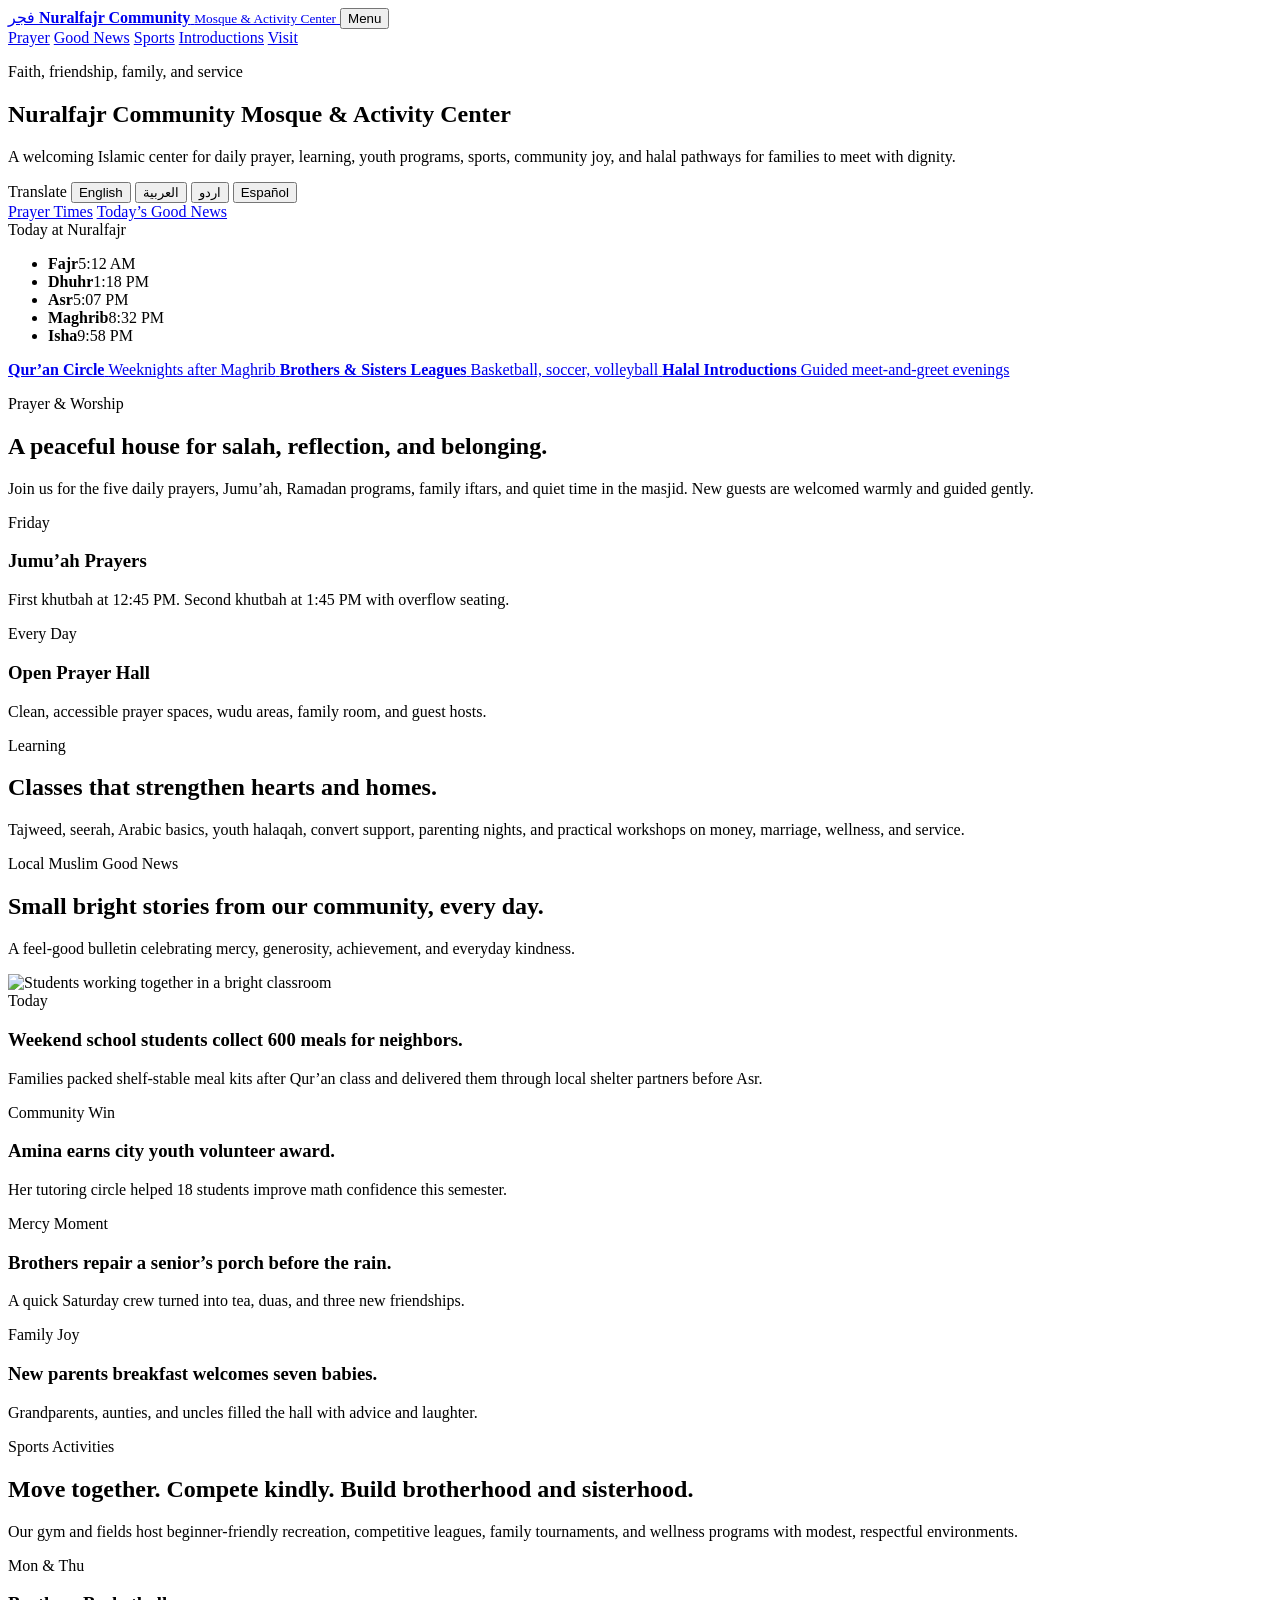
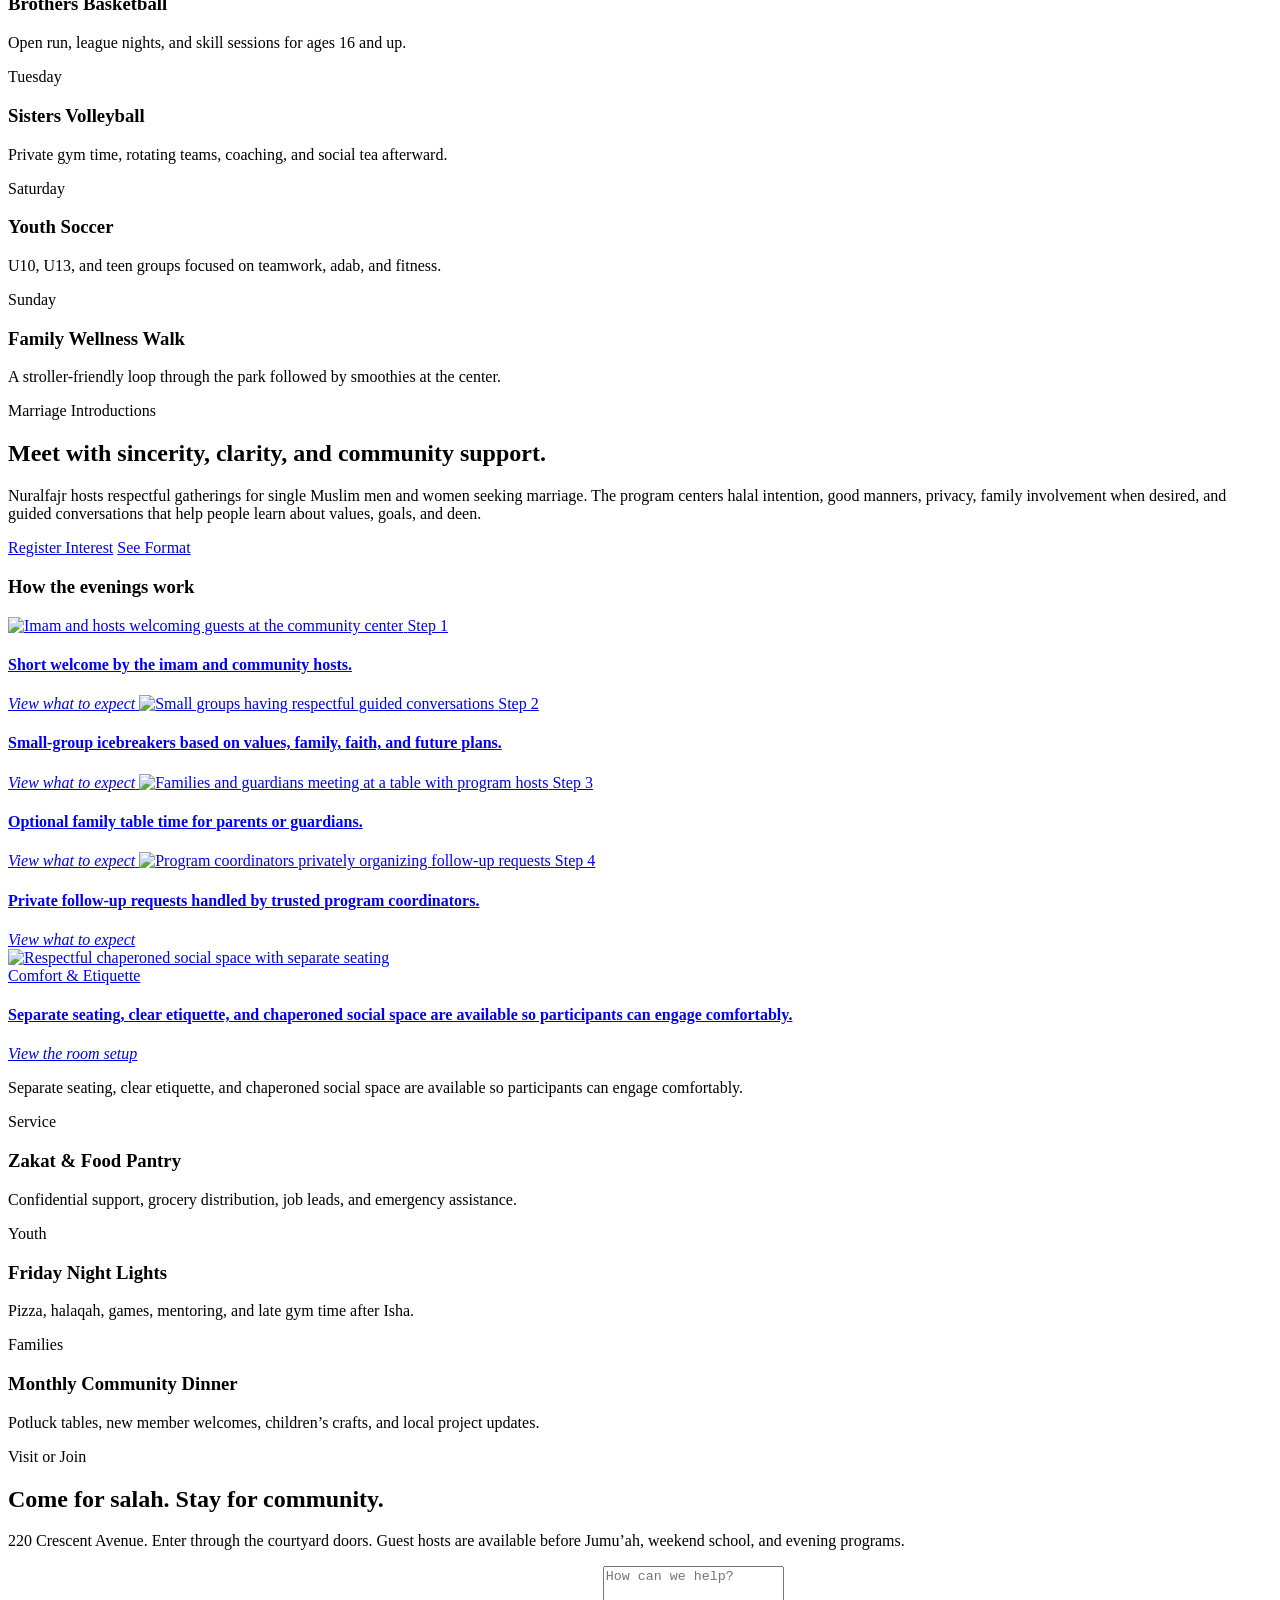
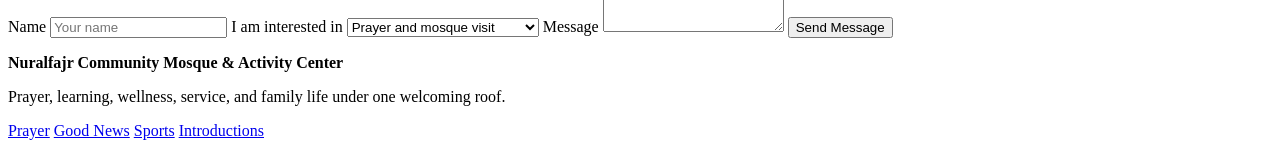
==== commit e772a229: "Update Nuralfajr introduction visuals" ====
--- a/index.html
+++ b/index.html
@@ -1,713 +1,11 @@
-﻿<!doctype html>
+<!doctype html>
 <html lang="en">
   <head>
     <meta charset="UTF-8" />
     <meta name="viewport" content="width=device-width, initial-scale=1.0" />
     <title>Nuralfajr Community Mosque & Activity Center</title>
     <link rel="preconnect" href="https://images.unsplash.com" />
-    <style>
-:root {
-  --ink: #10221f;
-  --muted: #5c6d68;
-  --paper: #f4fbf8;
-  --white: #ffffff;
-  --jade: #0f5b4e;
-  --deep: #0b3632;
-  --mint: #dff2eb;
-  --gold: #c89a3c;
-  --rose: #c96b5a;
-  --line: rgba(16, 34, 31, 0.14);
-  --shadow: 0 24px 70px rgba(11, 54, 50, 0.18);
-}
-
-* {
-  box-sizing: border-box;
-}
-
-html {
-  scroll-behavior: smooth;
-}
-
-body {
-  margin: 0;
-  color: var(--ink);
-  background: var(--paper);
-  font-family:
-    Inter, ui-sans-serif, system-ui, -apple-system, BlinkMacSystemFont, "Segoe UI", sans-serif;
-}
-
-body.nav-open {
-  overflow: hidden;
-}
-
-a {
-  color: inherit;
-  text-decoration: none;
-}
-
-img {
-  display: block;
-  width: 100%;
-}
-
-.site-header {
-  position: fixed;
-  z-index: 50;
-  top: 0;
-  left: 0;
-  right: 0;
-  display: flex;
-  align-items: center;
-  justify-content: space-between;
-  gap: 24px;
-  padding: 18px clamp(18px, 4vw, 56px);
-  color: #fff;
-  transition:
-    background 180ms ease,
-    color 180ms ease,
-    box-shadow 180ms ease;
-}
-
-.site-header.scrolled {
-  color: var(--ink);
-  background: rgba(255, 255, 255, 0.94);
-  box-shadow: 0 10px 28px rgba(11, 54, 50, 0.1);
-  backdrop-filter: blur(18px);
-}
-
-.brand {
-  display: inline-flex;
-  align-items: center;
-  gap: 12px;
-  min-width: 240px;
-}
-
-.brand-mark {
-  display: grid;
-  width: 44px;
-  height: 44px;
-  place-items: center;
-  border: 1px solid currentColor;
-  border-radius: 8px;
-  font-size: 1.05rem;
-  font-weight: 900;
-}
-
-.brand strong,
-.brand small {
-  display: block;
-  line-height: 1.06;
-}
-
-.brand small {
-  margin-top: 3px;
-  opacity: 0.74;
-}
-
-.site-nav {
-  display: flex;
-  align-items: center;
-  gap: clamp(14px, 2vw, 26px);
-  font-weight: 850;
-}
-
-.nav-cta {
-  padding: 10px 15px;
-  border: 1px solid currentColor;
-  border-radius: 999px;
-}
-
-.nav-toggle {
-  display: none;
-}
-
-.hero {
-  position: relative;
-  display: grid;
-  grid-template-columns: minmax(0, 1fr) minmax(320px, 390px);
-  min-height: 94vh;
-  gap: clamp(26px, 5vw, 70px);
-  align-items: end;
-  padding: 150px clamp(18px, 5vw, 72px) clamp(36px, 6vw, 82px);
-  color: #fff;
-  background:
-    linear-gradient(90deg, rgba(8, 38, 35, 0.9), rgba(8, 38, 35, 0.34)),
-    url("https://images.unsplash.com/photo-1564769625905-50e93615e769?auto=format&fit=crop&w=2200&q=82")
-      center / cover;
-}
-
-.hero-shade {
-  position: absolute;
-  inset: 0;
-  background:
-    radial-gradient(circle at 82% 24%, rgba(200, 154, 60, 0.28), transparent 23rem),
-    linear-gradient(0deg, rgba(8, 38, 35, 0.62), transparent 45%);
-}
-
-.hero-content,
-.prayer-widget {
-  position: relative;
-  z-index: 1;
-}
-
-.hero-content {
-  max-width: 880px;
-}
-
-.eyebrow {
-  margin: 0 0 12px;
-  color: var(--gold);
-  font-size: 0.78rem;
-  font-weight: 950;
-  letter-spacing: 0.09em;
-  text-transform: uppercase;
-}
-
-.hero h1,
-.section h2,
-.pattern-band h2,
-.marriage-section h2 {
-  margin: 0;
-  font-family: Georgia, "Times New Roman", serif;
-  font-weight: 700;
-  line-height: 1;
-}
-
-.hero h1 {
-  max-width: 980px;
-  font-size: clamp(3.6rem, 9.5vw, 8.8rem);
-}
-
-.hero p:not(.eyebrow) {
-  max-width: 700px;
-  margin: 24px 0 0;
-  color: rgba(255, 255, 255, 0.87);
-  font-size: clamp(1.06rem, 2vw, 1.33rem);
-  line-height: 1.65;
-}
-
-.hero-actions,
-.marriage-actions,
-.footer-links {
-  display: flex;
-  flex-wrap: wrap;
-  gap: 12px;
-}
-
-.hero-actions {
-  margin-top: 30px;
-}
-
-.language-switcher {
-  display: flex;
-  flex-wrap: wrap;
-  align-items: center;
-  gap: 9px;
-  margin-top: 24px;
-}
-
-.language-switcher span {
-  color: rgba(255, 255, 255, 0.76);
-  font-weight: 900;
-}
-
-.language-button {
-  min-height: 38px;
-  padding: 8px 12px;
-  border: 1px solid rgba(255, 255, 255, 0.5);
-  border-radius: 999px;
-  color: #fff;
-  background: rgba(255, 255, 255, 0.1);
-  font: inherit;
-  font-weight: 900;
-  cursor: pointer;
-}
-
-.language-button.active {
-  color: var(--ink);
-  background: var(--gold);
-  border-color: var(--gold);
-}
-
-[dir="rtl"] .site-header,
-[dir="rtl"] .hero,
-[dir="rtl"] .split,
-[dir="rtl"] .sports,
-[dir="rtl"] .marriage-section,
-[dir="rtl"] .visit,
-[dir="rtl"] .site-footer {
-  direction: rtl;
-}
-
-.button {
-  display: inline-flex;
-  align-items: center;
-  justify-content: center;
-  min-height: 46px;
-  padding: 13px 18px;
-  border: 1px solid transparent;
-  border-radius: 999px;
-  font-weight: 950;
-}
-
-.button.primary {
-  color: var(--ink);
-  background: var(--gold);
-}
-
-.button.ghost {
-  color: #fff;
-  border-color: rgba(255, 255, 255, 0.7);
-}
-
-.button.outline {
-  color: var(--ink);
-  border-color: rgba(16, 34, 31, 0.32);
-}
-
-.prayer-widget {
-  padding: 22px;
-  border: 1px solid rgba(255, 255, 255, 0.28);
-  border-radius: 8px;
-  background: rgba(255, 255, 255, 0.13);
-  box-shadow: 0 20px 60px rgba(0, 0, 0, 0.18);
-  backdrop-filter: blur(16px);
-}
-
-.prayer-widget span {
-  display: block;
-  margin-bottom: 14px;
-  color: var(--gold);
-  font-weight: 950;
-  text-transform: uppercase;
-}
-
-.prayer-widget ul {
-  display: grid;
-  gap: 8px;
-  margin: 0;
-  padding: 0;
-  list-style: none;
-}
-
-.prayer-widget li {
-  display: flex;
-  justify-content: space-between;
-  gap: 18px;
-  padding: 12px 0;
-  border-bottom: 1px solid rgba(255, 255, 255, 0.2);
-}
-
-.prayer-widget li:last-child {
-  border-bottom: 0;
-}
-
-.quick-links {
-  display: grid;
-  grid-template-columns: repeat(3, 1fr);
-  background: var(--deep);
-  color: #fff;
-}
-
-.quick-links a {
-  padding: clamp(22px, 4vw, 42px);
-  border-right: 1px solid rgba(255, 255, 255, 0.16);
-}
-
-.quick-links a:last-child {
-  border-right: 0;
-}
-
-.quick-links strong {
-  display: block;
-  color: var(--gold);
-  font-family: Georgia, "Times New Roman", serif;
-  font-size: clamp(1.55rem, 3vw, 2.4rem);
-  line-height: 1.06;
-}
-
-.quick-links span {
-  display: block;
-  margin-top: 9px;
-  color: rgba(255, 255, 255, 0.76);
-  font-weight: 800;
-}
-
-.section {
-  padding: clamp(64px, 8vw, 112px) clamp(18px, 5vw, 72px);
-}
-
-.split,
-.visit {
-  display: grid;
-  grid-template-columns: minmax(0, 0.85fr) minmax(360px, 1fr);
-  gap: clamp(28px, 5vw, 76px);
-  align-items: start;
-}
-
-.section h2,
-.pattern-band h2,
-.marriage-section h2 {
-  max-width: 860px;
-  font-size: clamp(2.25rem, 5vw, 5rem);
-}
-
-.section-copy p:not(.eyebrow),
-.section-heading p,
-.pattern-band p:not(.eyebrow),
-.sports-intro p,
-.marriage-copy p,
-.visit p,
-.marriage-panel p {
-  color: var(--muted);
-  font-size: 1.05rem;
-  line-height: 1.75;
-}
-
-.cards.two {
-  display: grid;
-  gap: 14px;
-}
-
-.feature-card,
-.news-card,
-.sport-grid article,
-.community-grid article,
-.visit-form,
-.marriage-panel {
-  border: 1px solid var(--line);
-  border-radius: 8px;
-  background: var(--white);
-}
-
-.feature-card {
-  padding: 26px;
-}
-
-.feature-card.accent {
-  color: #fff;
-  background: var(--jade);
-}
-
-.feature-card span,
-.news-card span,
-.sport-grid span,
-.community-grid span {
-  color: var(--gold);
-  font-size: 0.78rem;
-  font-weight: 950;
-  letter-spacing: 0.08em;
-  text-transform: uppercase;
-}
-
-.feature-card h3,
-.news-card h3,
-.sport-grid h3,
-.community-grid h3,
-.marriage-panel h3 {
-  margin: 10px 0 7px;
-  font-size: 1.36rem;
-}
-
-.feature-card p,
-.news-card p,
-.sport-grid p,
-.community-grid p {
-  margin: 0;
-  color: var(--muted);
-  line-height: 1.62;
-}
-
-.feature-card.accent p {
-  color: rgba(255, 255, 255, 0.78);
-}
-
-.pattern-band {
-  position: relative;
-  overflow: hidden;
-  padding: clamp(64px, 9vw, 120px) clamp(18px, 5vw, 72px);
-  color: #fff;
-  background:
-    linear-gradient(rgba(11, 54, 50, 0.86), rgba(11, 54, 50, 0.86)),
-    url("https://images.unsplash.com/photo-1587617425953-9075d28b8c46?auto=format&fit=crop&w=1800&q=82")
-      center / cover;
-}
-
-.pattern-band::after {
-  position: absolute;
-  inset: 18px;
-  pointer-events: none;
-  content: "";
-  border: 1px solid rgba(255, 255, 255, 0.2);
-  border-radius: 8px;
-}
-
-.pattern-band div {
-  position: relative;
-  z-index: 1;
-  max-width: 820px;
-}
-
-.pattern-band p:not(.eyebrow) {
-  color: rgba(255, 255, 255, 0.78);
-}
-
-.section-heading {
-  max-width: 920px;
-  margin-bottom: 32px;
-}
-
-.section-heading p:last-child {
-  max-width: 700px;
-}
-
-.news-grid {
-  display: grid;
-  grid-template-columns: 1.4fr 1fr 1fr;
-  gap: 16px;
-}
-
-.news-card {
-  padding: 22px;
-  box-shadow: 0 14px 38px rgba(11, 54, 50, 0.08);
-}
-
-.news-card.lead {
-  grid-row: span 3;
-  padding: 0;
-  overflow: hidden;
-}
-
-.news-card.lead img {
-  height: 360px;
-  object-fit: cover;
-}
-
-.news-card.lead div {
-  padding: 24px;
-}
-
-.sports {
-  display: grid;
-  grid-template-columns: minmax(0, 0.82fr) minmax(380px, 1.2fr);
-  gap: clamp(28px, 5vw, 74px);
-  color: #fff;
-  background:
-    linear-gradient(135deg, rgba(15, 91, 78, 0.94), rgba(11, 54, 50, 0.96)),
-    url("https://images.unsplash.com/photo-1526232761682-d26e03ac148e?auto=format&fit=crop&w=1700&q=82")
-      center / cover;
-}
-
-.sports-intro p {
-  color: rgba(255, 255, 255, 0.76);
-}
-
-.sport-grid {
-  display: grid;
-  grid-template-columns: repeat(2, 1fr);
-  gap: 14px;
-}
-
-.sport-grid article {
-  padding: 24px;
-  color: var(--ink);
-  background: rgba(255, 255, 255, 0.94);
-}
-
-.marriage-section {
-  display: grid;
-  grid-template-columns: minmax(0, 1fr) minmax(340px, 0.82fr);
-  gap: clamp(28px, 5vw, 76px);
-  align-items: center;
-  padding: clamp(64px, 8vw, 112px) clamp(18px, 5vw, 72px);
-  background:
-    radial-gradient(circle at 12% 12%, rgba(200, 154, 60, 0.18), transparent 28rem),
-    var(--mint);
-}
-
-.marriage-copy p {
-  max-width: 760px;
-}
-
-.marriage-actions {
-  margin-top: 24px;
-}
-
-.marriage-panel {
-  padding: clamp(22px, 4vw, 34px);
-  box-shadow: var(--shadow);
-}
-
-.marriage-panel ol {
-  display: grid;
-  gap: 12px;
-  margin: 18px 0;
-  padding-left: 22px;
-  color: var(--muted);
-  line-height: 1.6;
-}
-
-.community-grid {
-  display: grid;
-  grid-template-columns: repeat(3, 1fr);
-  gap: 14px;
-}
-
-.community-grid article {
-  padding: 24px;
-}
-
-.visit {
-  background: var(--white);
-}
-
-.visit-form {
-  display: grid;
-  gap: 15px;
-  padding: clamp(22px, 4vw, 34px);
-  box-shadow: var(--shadow);
-}
-
-.visit-form label {
-  display: grid;
-  gap: 7px;
-  color: var(--muted);
-  font-weight: 850;
-}
-
-.visit-form input,
-.visit-form select,
-.visit-form textarea {
-  width: 100%;
-  border: 1px solid var(--line);
-  border-radius: 8px;
-  padding: 12px 13px;
-  color: var(--ink);
-  background: #fff;
-  font: inherit;
-}
-
-.visit-form textarea {
-  resize: vertical;
-}
-
-.form-note {
-  min-height: 1.4em;
-  margin: 0;
-  color: var(--jade);
-  font-weight: 850;
-}
-
-.site-footer {
-  display: flex;
-  justify-content: space-between;
-  gap: 28px;
-  padding: 34px clamp(18px, 5vw, 72px);
-  color: #fff;
-  background: #071f1d;
-}
-
-.site-footer p {
-  max-width: 500px;
-  margin: 8px 0 0;
-  color: rgba(255, 255, 255, 0.68);
-}
-
-.footer-links a {
-  color: rgba(255, 255, 255, 0.78);
-  font-weight: 850;
-}
-
-@media (max-width: 1000px) {
-  .site-nav {
-    position: fixed;
-    inset: 78px 16px auto;
-    display: none;
-    flex-direction: column;
-    align-items: stretch;
-    padding: 18px;
-    border-radius: 8px;
-    color: var(--ink);
-    background: var(--white);
-    box-shadow: var(--shadow);
-  }
-
-  .site-nav.open {
-    display: flex;
-  }
-
-  .nav-toggle {
-    display: inline-flex;
-    align-items: center;
-    justify-content: center;
-    min-height: 40px;
-    padding: 8px 13px;
-    border: 1px solid currentColor;
-    border-radius: 999px;
-    color: inherit;
-    background: transparent;
-    font: inherit;
-    font-weight: 900;
-  }
-
-  .hero,
-  .split,
-  .sports,
-  .marriage-section,
-  .visit {
-    grid-template-columns: 1fr;
-  }
-
-  .news-grid {
-    grid-template-columns: repeat(2, 1fr);
-  }
-
-  .news-card.lead {
-    grid-row: auto;
-    grid-column: span 2;
-  }
-}
-
-@media (max-width: 700px) {
-  .brand {
-    min-width: 0;
-  }
-
-  .brand small {
-    display: none;
-  }
-
-  .hero {
-    min-height: 900px;
-    padding-top: 118px;
-  }
-
-  .hero h1 {
-    font-size: clamp(3rem, 18vw, 5.2rem);
-  }
-
-  .quick-links,
-  .news-grid,
-  .sport-grid,
-  .community-grid {
-    grid-template-columns: 1fr;
-  }
-
-  .quick-links a {
-    border-right: 0;
-    border-bottom: 1px solid rgba(255, 255, 255, 0.16);
-  }
-
-  .news-card.lead {
-    grid-column: auto;
-  }
-
-  .site-footer {
-    display: grid;
-  }
-}
-
-</style>
+    <link rel="stylesheet" href="styles.css" />
   </head>
   <body>
     <header class="site-header" id="top">
@@ -903,12 +201,40 @@
         </div>
         <div class="marriage-panel" id="format">
           <h3 data-i18n="formatTitle">How the evenings work</h3>
-          <ol>
-            <li>Short welcome by the imam and community hosts.</li>
-            <li>Small-group icebreakers based on values, family, faith, and future plans.</li>
-            <li>Optional family table time for parents or guardians.</li>
-            <li>Private follow-up requests handled by trusted program coordinators.</li>
-          </ol>
+          <div class="expectation-grid">
+            <a class="expectation-card reveal-card" href="pages/welcome.html">
+              <img src="assets/marriage-welcome.png" alt="Imam and hosts welcoming guests at the community center" />
+              <span>Step 1</span>
+              <h4>Short welcome by the imam and community hosts.</h4>
+              <em>View what to expect</em>
+            </a>
+            <a class="expectation-card reveal-card" href="pages/icebreakers.html">
+              <img src="assets/marriage-icebreakers.png" alt="Small groups having respectful guided conversations" />
+              <span>Step 2</span>
+              <h4>Small-group icebreakers based on values, family, faith, and future plans.</h4>
+              <em>View what to expect</em>
+            </a>
+            <a class="expectation-card reveal-card" href="pages/family-table.html">
+              <img src="assets/marriage-family-table.png" alt="Families and guardians meeting at a table with program hosts" />
+              <span>Step 3</span>
+              <h4>Optional family table time for parents or guardians.</h4>
+              <em>View what to expect</em>
+            </a>
+            <a class="expectation-card reveal-card" href="pages/follow-up.html">
+              <img src="assets/marriage-follow-up.png" alt="Program coordinators privately organizing follow-up requests" />
+              <span>Step 4</span>
+              <h4>Private follow-up requests handled by trusted program coordinators.</h4>
+              <em>View what to expect</em>
+            </a>
+          </div>
+          <a class="expectation-wide reveal-card" href="pages/etiquette.html">
+            <img src="assets/marriage-etiquette.png" alt="Respectful chaperoned social space with separate seating" />
+            <div>
+              <span>Comfort & Etiquette</span>
+              <h4>Separate seating, clear etiquette, and chaperoned social space are available so participants can engage comfortably.</h4>
+              <em>View the room setup</em>
+            </div>
+          </a>
           <p data-i18n="formatCopy">
             Separate seating, clear etiquette, and chaperoned social space are available so
             participants can engage comfortably.
@@ -981,209 +307,6 @@
       </div>
     </footer>
 
-    <script>
-const header = document.querySelector(".site-header");
-const nav = document.querySelector(".site-nav");
-const navToggle = document.querySelector(".nav-toggle");
-const visitForm = document.querySelector(".visit-form");
-const formNote = document.querySelector(".form-note");
-const languageButtons = document.querySelectorAll(".language-button");
-
-const translations = {
-  en: {},
-  ar: {
-    navPrayer: "الصلاة",
-    navNews: "الأخبار الطيبة",
-    navSports: "الرياضة",
-    navIntro: "التعارف",
-    navVisit: "زيارة",
-    heroEyebrow: "إيمان وصداقة وأسرة وخدمة",
-    heroTitle: "مسجد ومركز نور الفجر المجتمعي",
-    heroCopy:
-      "مركز إسلامي مرحب للصلاة اليومية، والتعلم، وبرامج الشباب، والرياضة، وفرح المجتمع، وطرق حلال للتعارف بين العائلات بكرامة.",
-    translateLabel: "ترجمة",
-    heroPrayer: "أوقات الصلاة",
-    heroGoodNews: "أخبار اليوم الطيبة",
-    prayerEyebrow: "الصلاة والعبادة",
-    prayerTitle: "بيت هادئ للصلاة والتأمل والانتماء.",
-    prayerCopy:
-      "انضموا إلينا للصلوات الخمس، والجمعة، وبرامج رمضان، وإفطارات العائلة، ووقت هادئ في المسجد. نرحب بالضيوف الجدد بلطف واحترام.",
-    newsEyebrow: "أخبار المسلمين المحلية الطيبة",
-    newsTitle: "قصص مشرقة صغيرة من مجتمعنا كل يوم.",
-    newsCopy: "نشرة مفرحة تحتفي بالرحمة والكرم والإنجاز واللطف اليومي.",
-    newsLeadTitle: "طلاب مدرسة نهاية الأسبوع يجمعون 600 وجبة للجيران.",
-    newsLeadCopy:
-      "قامت العائلات بتجهيز وجبات بعد حلقة القرآن وتسليمها لشركاء الملاجئ المحلية قبل العصر.",
-    sportsEyebrow: "الأنشطة الرياضية",
-    sportsTitle: "نتحرك معا، ونتنافس بلطف، ونبني الأخوة والأخوات.",
-    sportsCopy:
-      "تستضيف الصالة والملاعب أنشطة للمبتدئين، ودوريات تنافسية، وبطولات عائلية، وبرامج عافية في بيئة محتشمة ومحترمة.",
-    marriageEyebrow: "التعارف للزواج",
-    marriageTitle: "تعارف بنية صادقة ووضوح ودعم مجتمعي.",
-    marriageCopy:
-      "يستضيف مركز نور الفجر لقاءات محترمة للمسلمين والمسلمات غير المتزوجين الباحثين عن الزواج. يركز البرنامج على النية الحلال، وحسن الخلق، والخصوصية، ومشاركة الأسرة عند الرغبة.",
-    registerInterest: "سجل الاهتمام",
-    seeFormat: "شاهد الطريقة",
-    formatTitle: "كيف تعمل الأمسيات",
-    formatCopy:
-      "تتوفر أماكن جلوس منفصلة، وآداب واضحة، ومساحة اجتماعية بإشراف حتى يشعر المشاركون بالراحة.",
-    visitEyebrow: "زيارة أو انضمام",
-    visitTitle: "تعال للصلاة. وابق للمجتمع.",
-    visitCopy:
-      "220 شارع كريسنت. الدخول من أبواب الساحة. المضيفون متاحون قبل الجمعة ومدرسة نهاية الأسبوع والبرامج المسائية.",
-    formName: "الاسم",
-    formInterest: "أنا مهتم بـ",
-    formMessage: "رسالة",
-    formButton: "إرسال الرسالة",
-  },
-  ur: {
-    navPrayer: "نماز",
-    navNews: "اچھی خبریں",
-    navSports: "کھیل",
-    navIntro: "تعارف",
-    navVisit: "تشریف لائیں",
-    heroEyebrow: "ایمان، دوستی، خاندان، اور خدمت",
-    heroTitle: "نور الفجر کمیونٹی مسجد اور ایکٹیویٹی سینٹر",
-    heroCopy:
-      "روزانہ نماز، تعلیم، نوجوانوں کے پروگرام، کھیل، کمیونٹی کی خوشیاں، اور خاندانوں کے لیے باوقار حلال تعارف کا خوش آمدیدی اسلامی مرکز۔",
-    translateLabel: "ترجمہ",
-    heroPrayer: "نماز کے اوقات",
-    heroGoodNews: "آج کی اچھی خبر",
-    prayerEyebrow: "نماز اور عبادت",
-    prayerTitle: "نماز، غور و فکر، اور اپنائیت کا پرسکون گھر۔",
-    prayerCopy:
-      "پانچ وقت کی نماز، جمعہ، رمضان پروگرام، فیملی افطار، اور مسجد میں سکون کے وقت کے لیے ہمارے ساتھ شامل ہوں۔ نئے مہمانوں کا گرمجوشی سے استقبال کیا جاتا ہے۔",
-    newsEyebrow: "مقامی مسلم اچھی خبریں",
-    newsTitle: "ہماری کمیونٹی کی روزانہ چھوٹی روشن کہانیاں۔",
-    newsCopy: "رحمت، سخاوت، کامیابی، اور روزمرہ نیکی کو منانے والی خوشگوار خبرنامہ۔",
-    newsLeadTitle: "ویک اینڈ اسکول کے طلبہ نے پڑوسیوں کے لیے 600 کھانے جمع کیے۔",
-    newsLeadCopy:
-      "خاندانوں نے قرآن کلاس کے بعد کھانے کے پیکٹ تیار کیے اور عصر سے پہلے مقامی شیلٹر پارٹنرز تک پہنچائے۔",
-    sportsEyebrow: "کھیلوں کی سرگرمیاں",
-    sportsTitle: "ساتھ چلیں، اچھے اخلاق سے مقابلہ کریں، بھائی چارہ اور بہن چارہ بنائیں۔",
-    sportsCopy:
-      "ہمارا جم اور میدان نئے آنے والوں کے لیے کھیل، لیگ، فیملی ٹورنامنٹ، اور باحیا ماحول میں فلاحی پروگرام پیش کرتے ہیں۔",
-    marriageEyebrow: "شادی کے لیے تعارف",
-    marriageTitle: "اخلاص، وضاحت، اور کمیونٹی سپورٹ کے ساتھ ملاقات۔",
-    marriageCopy:
-      "نور الفجر غیر شادی شدہ مسلمان مردوں اور خواتین کے لیے باعزت اجتماعات منعقد کرتا ہے جو شادی کے خواہشمند ہیں۔ پروگرام حلال نیت، اچھے اخلاق، رازداری، اور خاندان کی شمولیت کو اہمیت دیتا ہے۔",
-    registerInterest: "دلچسپی درج کریں",
-    seeFormat: "طریقہ دیکھیں",
-    formatTitle: "یہ نشستیں کیسے ہوتی ہیں",
-    formatCopy:
-      "علیحدہ بیٹھنے، واضح آداب، اور نگرانی والی سماجی جگہ دستیاب ہے تاکہ شرکا اطمینان سے گفتگو کر سکیں۔",
-    visitEyebrow: "تشریف لائیں یا شامل ہوں",
-    visitTitle: "نماز کے لیے آئیں۔ کمیونٹی کے لیے ٹھہریں۔",
-    visitCopy:
-      "220 کریسنٹ ایونیو۔ صحن کے دروازوں سے داخل ہوں۔ جمعہ، ویک اینڈ اسکول، اور شام کے پروگراموں سے پہلے مہمان میزبان موجود ہوتے ہیں۔",
-    formName: "نام",
-    formInterest: "مجھے دلچسپی ہے",
-    formMessage: "پیغام",
-    formButton: "پیغام بھیجیں",
-  },
-  es: {
-    navPrayer: "Oración",
-    navNews: "Buenas noticias",
-    navSports: "Deportes",
-    navIntro: "Presentaciones",
-    navVisit: "Visitar",
-    heroEyebrow: "Fe, amistad, familia y servicio",
-    heroTitle: "Mezquita y Centro Comunitario Nuralfajr",
-    heroCopy:
-      "Un centro islámico acogedor para la oración diaria, el aprendizaje, programas juveniles, deportes, alegría comunitaria y caminos halal para que las familias se conozcan con dignidad.",
-    translateLabel: "Traducir",
-    heroPrayer: "Horarios de oración",
-    heroGoodNews: "Buenas noticias de hoy",
-    prayerEyebrow: "Oración y adoración",
-    prayerTitle: "Una casa tranquila para salah, reflexión y pertenencia.",
-    prayerCopy:
-      "Acompáñenos en las cinco oraciones diarias, Jumu’ah, programas de Ramadán, iftars familiares y momentos de calma en la mezquita.",
-    newsEyebrow: "Buenas noticias musulmanas locales",
-    newsTitle: "Pequeñas historias luminosas de nuestra comunidad, todos los días.",
-    newsCopy: "Un boletín positivo que celebra misericordia, generosidad, logros y bondad diaria.",
-    newsLeadTitle: "Estudiantes de fin de semana reúnen 600 comidas para vecinos.",
-    newsLeadCopy:
-      "Las familias prepararon kits de comida después de la clase de Qur’an y los entregaron a refugios locales antes de Asr.",
-    sportsEyebrow: "Actividades deportivas",
-    sportsTitle: "Moverse juntos. Competir con bondad. Construir hermandad.",
-    sportsCopy:
-      "Nuestro gimnasio y campos ofrecen recreación para principiantes, ligas competitivas, torneos familiares y bienestar en ambientes modestos y respetuosos.",
-    marriageEyebrow: "Presentaciones para matrimonio",
-    marriageTitle: "Conocerse con sinceridad, claridad y apoyo comunitario.",
-    marriageCopy:
-      "Nuralfajr organiza reuniones respetuosas para hombres y mujeres musulmanes solteros que buscan matrimonio. El programa centra la intención halal, los buenos modales, la privacidad y la participación familiar cuando se desea.",
-    registerInterest: "Registrar interés",
-    seeFormat: "Ver formato",
-    formatTitle: "Cómo funcionan las noches",
-    formatCopy:
-      "Hay asientos separados, etiqueta clara y espacio social acompañado para que los participantes se sientan cómodos.",
-    visitEyebrow: "Visitar o unirse",
-    visitTitle: "Venga por salah. Quédese por la comunidad.",
-    visitCopy:
-      "220 Crescent Avenue. Entre por las puertas del patio. Hay anfitriones disponibles antes de Jumu’ah, la escuela de fin de semana y los programas de la tarde.",
-    formName: "Nombre",
-    formInterest: "Me interesa",
-    formMessage: "Mensaje",
-    formButton: "Enviar mensaje",
-  },
-};
-
-document.querySelectorAll("[data-i18n]").forEach((element) => {
-  element.dataset.defaultText = element.textContent.trim();
-});
-
-function updateHeader() {
-  header.classList.toggle("scrolled", window.scrollY > 20);
-}
-
-navToggle.addEventListener("click", () => {
-  const isOpen = nav.classList.toggle("open");
-  document.body.classList.toggle("nav-open", isOpen);
-  navToggle.setAttribute("aria-expanded", String(isOpen));
-});
-
-nav.addEventListener("click", (event) => {
-  if (event.target.matches("a")) {
-    nav.classList.remove("open");
-    document.body.classList.remove("nav-open");
-    navToggle.setAttribute("aria-expanded", "false");
-  }
-});
-
-visitForm.addEventListener("submit", (event) => {
-  event.preventDefault();
-  formNote.textContent =
-    document.documentElement.lang === "es"
-      ? "Gracias. Un coordinador de Nuralfajr se pondría en contacto pronto."
-      : document.documentElement.lang === "ar"
-        ? "شكرا لكم. سيتواصل معكم منسق من مركز نور الفجر قريبا."
-        : document.documentElement.lang === "ur"
-          ? "شکریہ۔ نور الفجر کمیونٹی کا کوآرڈینیٹر جلد رابطہ کرے گا۔"
-          : "Thank you. A Nuralfajr Community coordinator would follow up soon.";
-  visitForm.reset();
-});
-
-languageButtons.forEach((button) => {
-  button.addEventListener("click", () => {
-    const lang = button.dataset.lang;
-
-    languageButtons.forEach((item) => item.classList.remove("active"));
-    button.classList.add("active");
-
-    document.documentElement.lang = lang;
-    document.documentElement.dir = lang === "ar" || lang === "ur" ? "rtl" : "ltr";
-
-    document.querySelectorAll("[data-i18n]").forEach((element) => {
-      const key = element.dataset.i18n;
-      element.textContent = translations[lang][key] || element.dataset.defaultText;
-    });
-  });
-});
-
-window.addEventListener("scroll", updateHeader, { passive: true });
-updateHeader();
-
-</script>
+    <script src="script.js"></script>
   </body>
 </html>
-
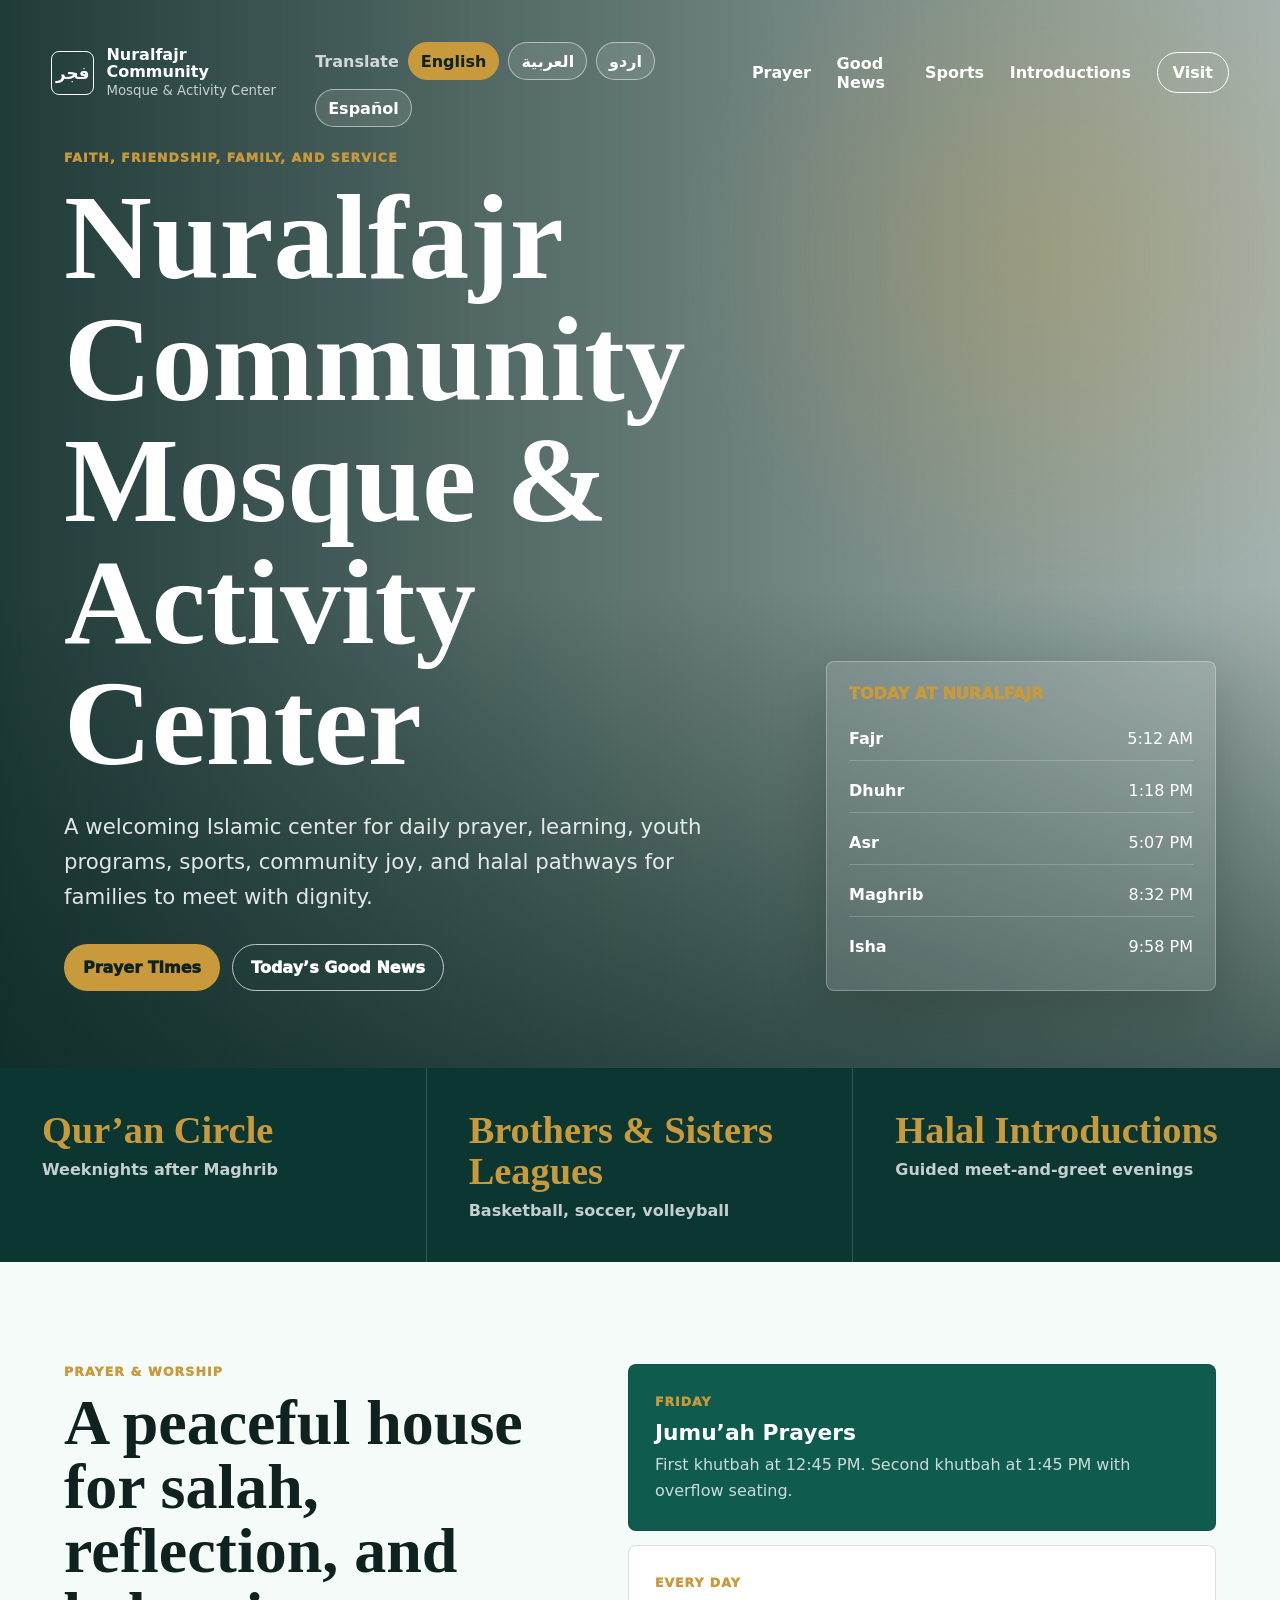
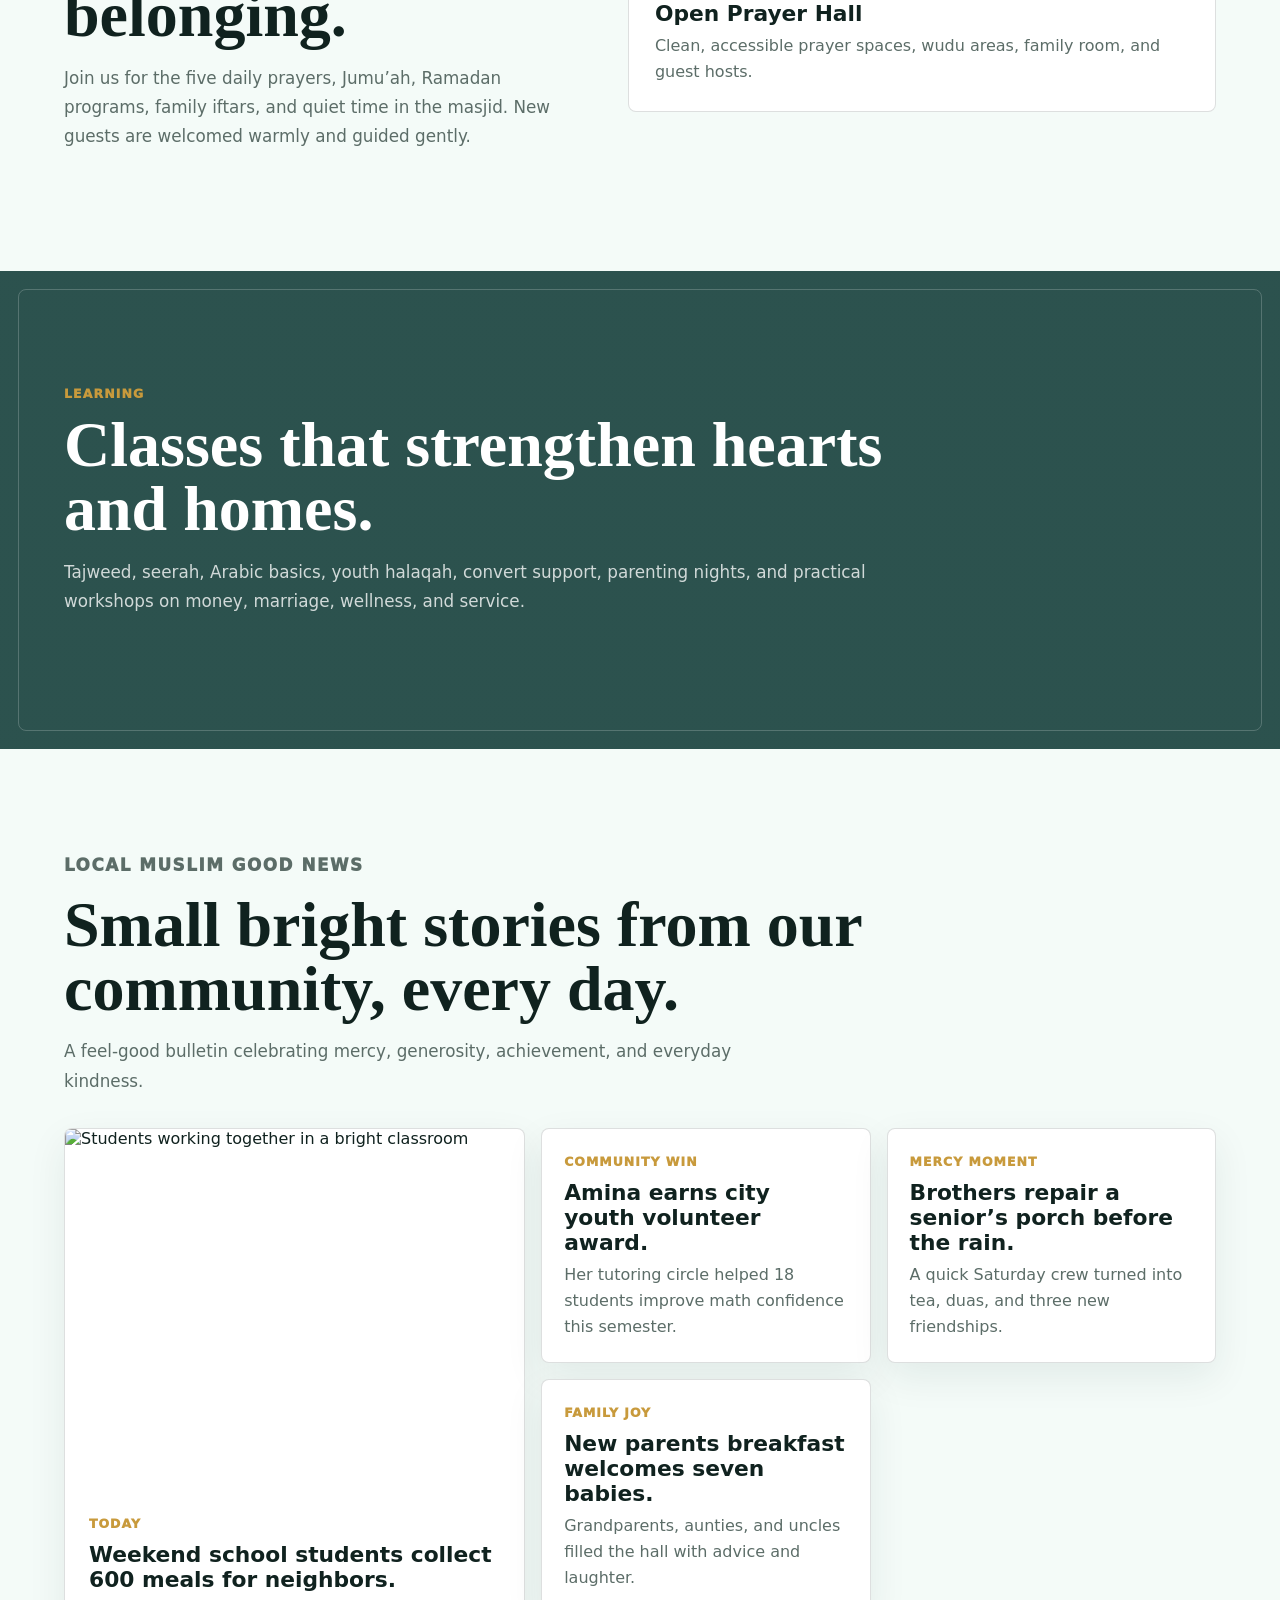
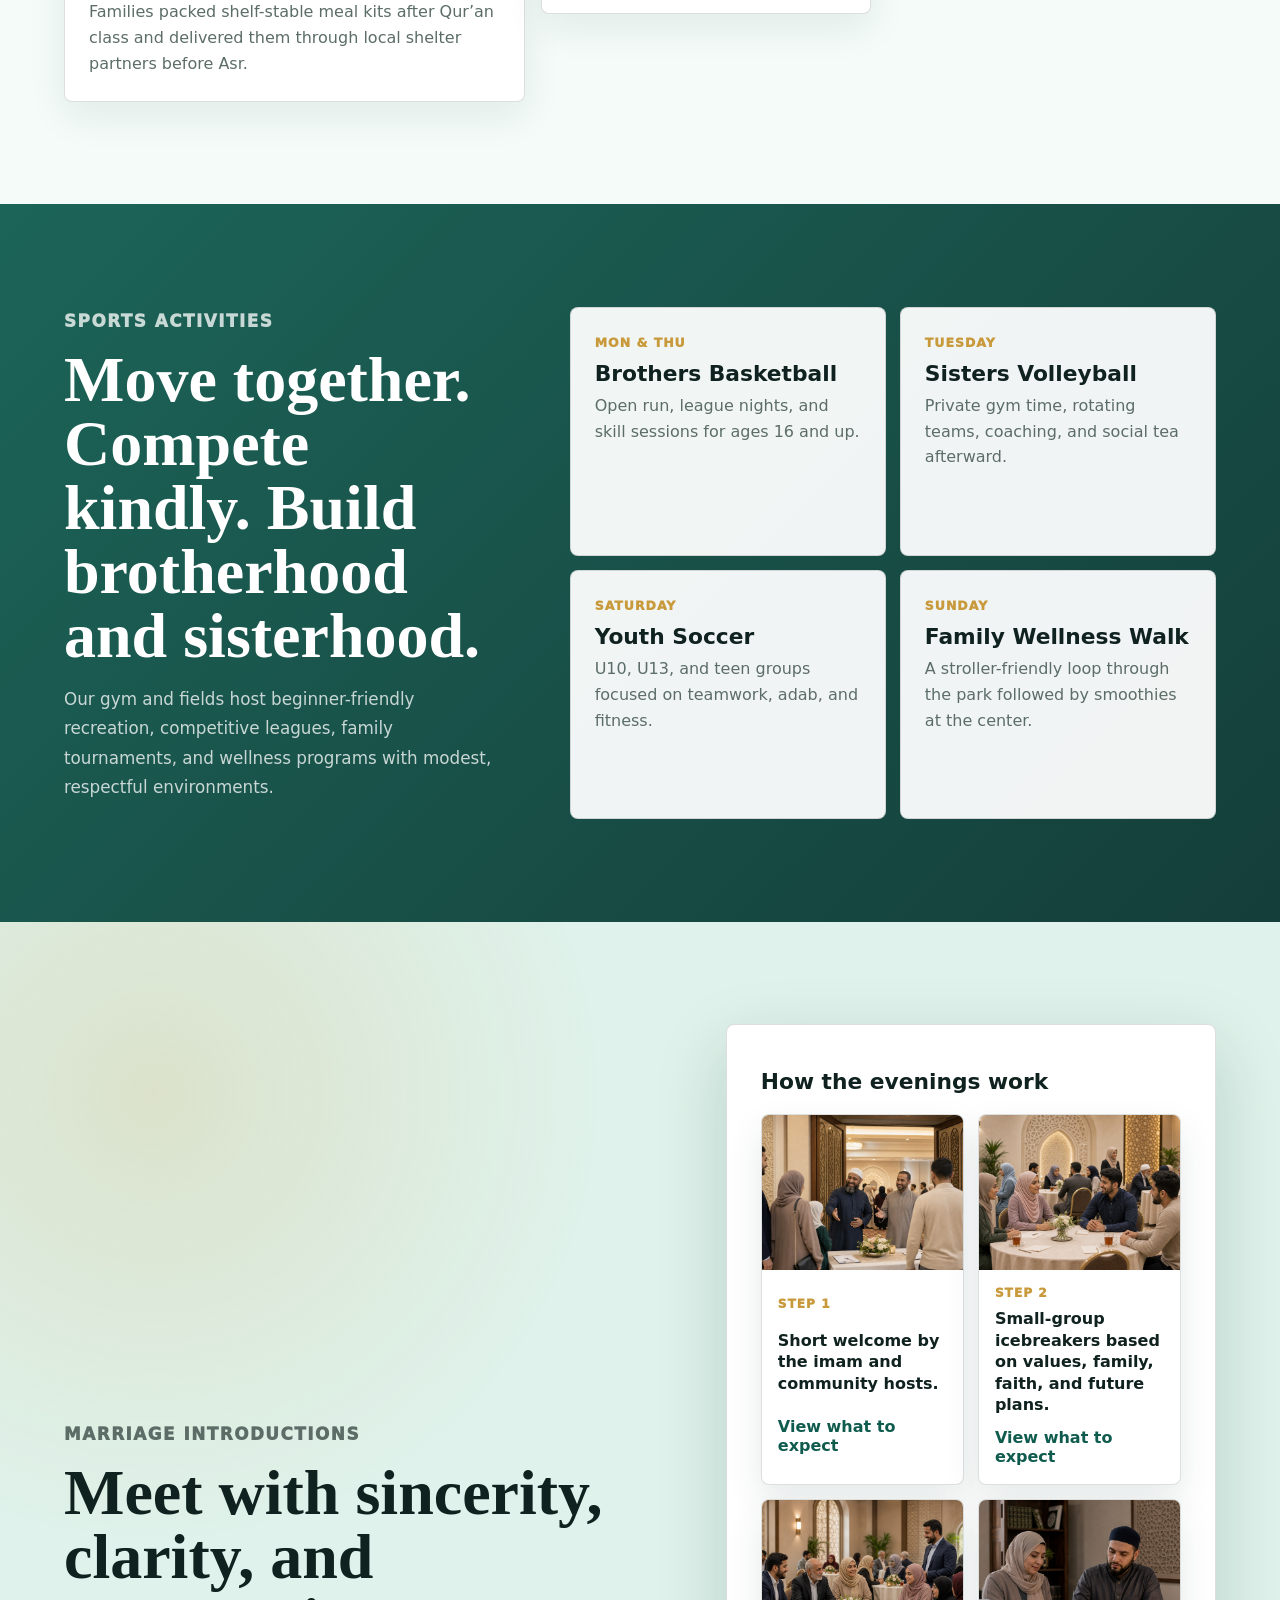
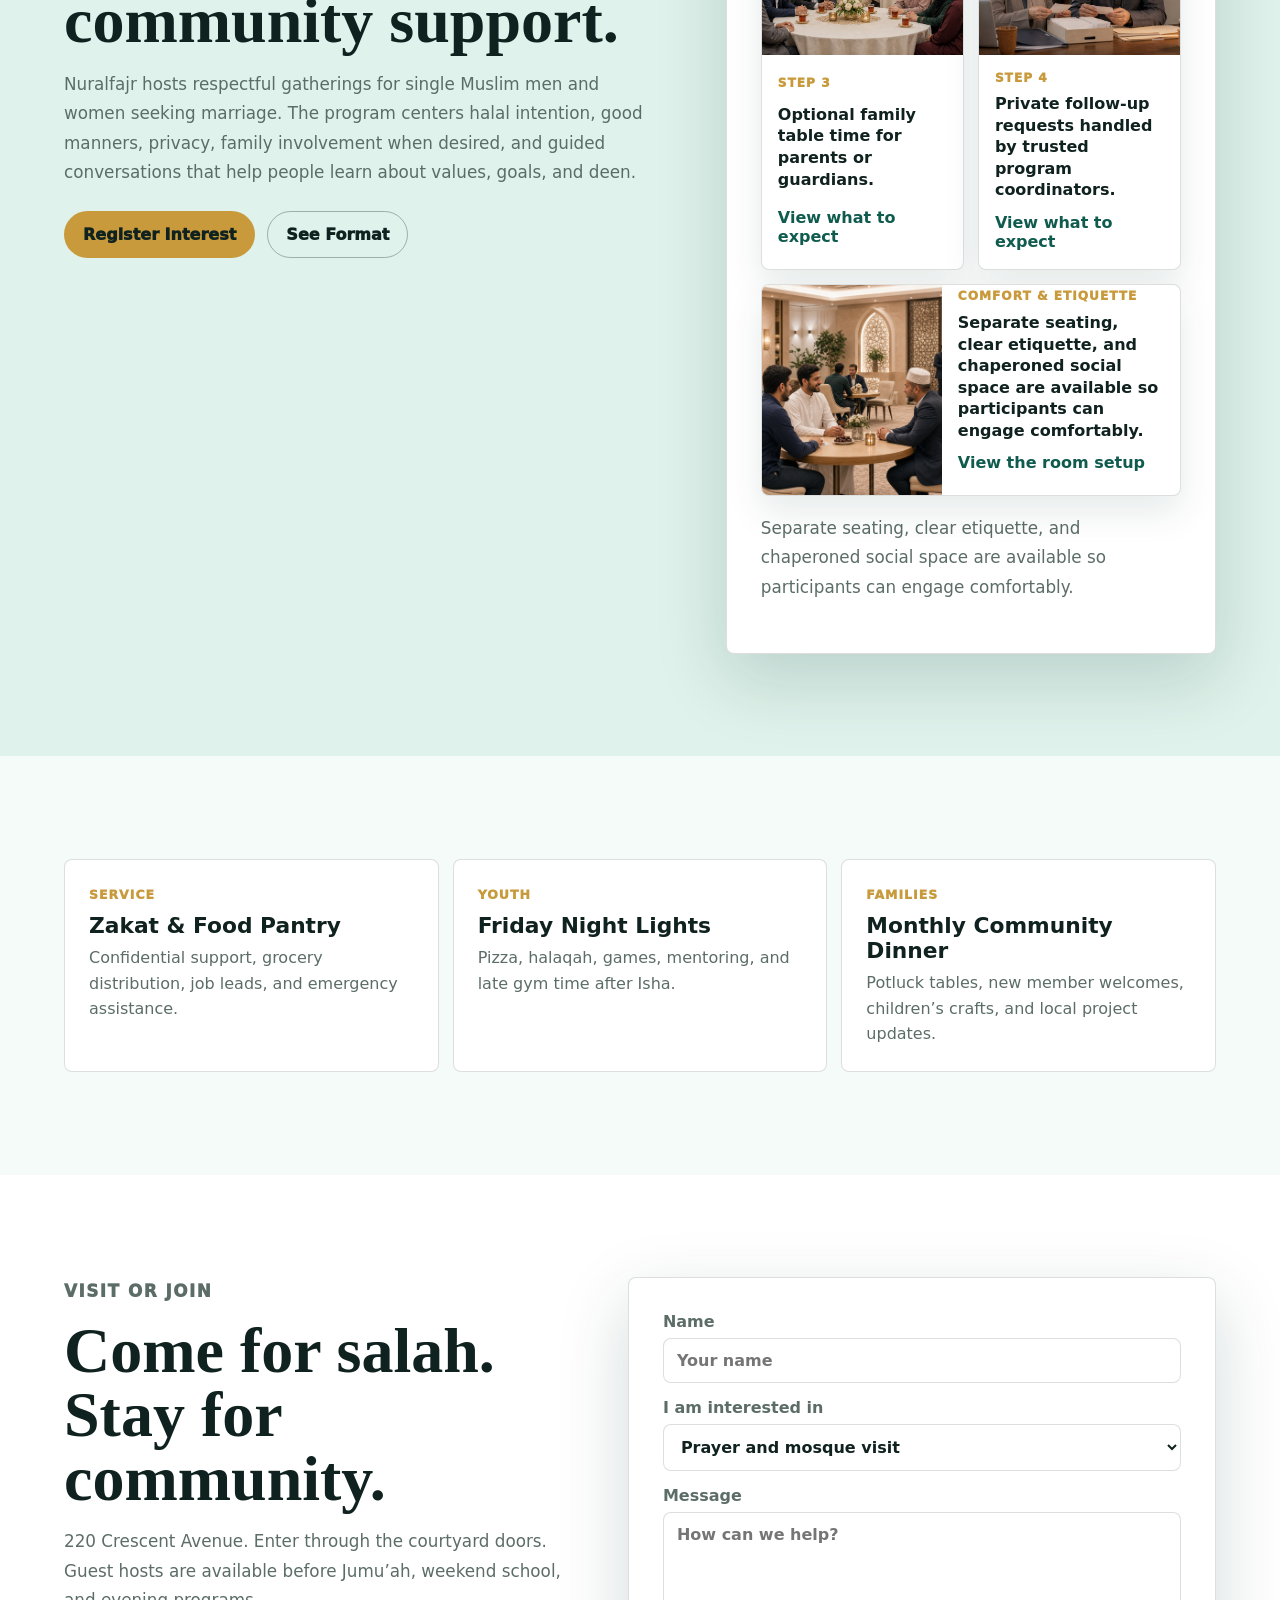
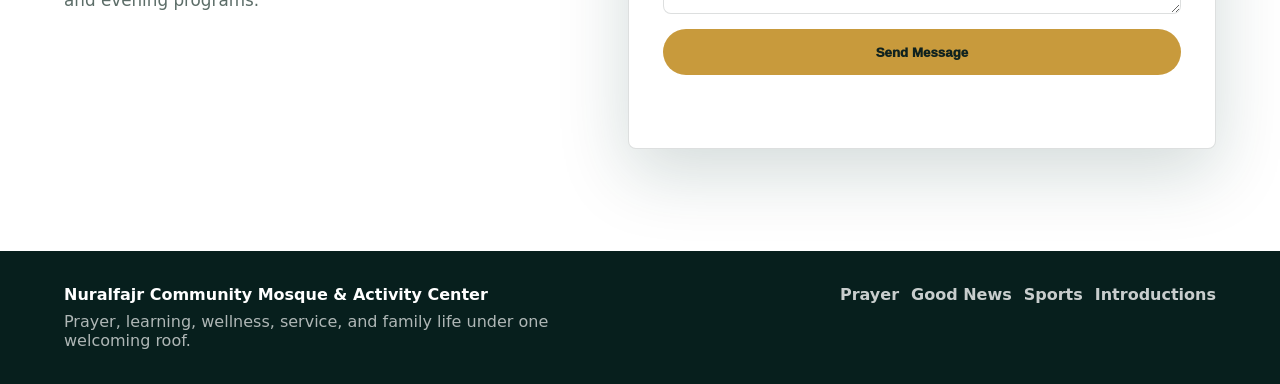
==== commit e309417c: "Improve mobile layout and translations" ====
--- a/index.html
+++ b/index.html
@@ -13,9 +13,16 @@
         <span class="brand-mark">فجر</span>
         <span>
           <strong>Nuralfajr Community</strong>
-          <small>Mosque & Activity Center</small>
+          <small data-i18n="brandSubtitle">Mosque & Activity Center</small>
         </span>
       </a>
+      <div class="language-switcher header-language" aria-label="Translation options">
+        <span data-i18n="translateLabel">Translate</span>
+        <button class="language-button active" type="button" data-lang="en">English</button>
+        <button class="language-button" type="button" data-lang="ar">العربية</button>
+        <button class="language-button" type="button" data-lang="ur">اردو</button>
+        <button class="language-button" type="button" data-lang="es">Español</button>
+      </div>
       <button class="nav-toggle" type="button" aria-expanded="false" aria-controls="site-nav">
         Menu
       </button>
@@ -38,20 +45,13 @@
             A welcoming Islamic center for daily prayer, learning, youth programs, sports,
             community joy, and halal pathways for families to meet with dignity.
           </p>
-          <div class="language-switcher" aria-label="Translation options">
-            <span data-i18n="translateLabel">Translate</span>
-            <button class="language-button active" type="button" data-lang="en">English</button>
-            <button class="language-button" type="button" data-lang="ar">العربية</button>
-            <button class="language-button" type="button" data-lang="ur">اردو</button>
-            <button class="language-button" type="button" data-lang="es">Español</button>
-          </div>
           <div class="hero-actions">
             <a class="button primary" href="#prayer" data-i18n="heroPrayer">Prayer Times</a>
             <a class="button ghost" href="#news" data-i18n="heroGoodNews">Today’s Good News</a>
           </div>
         </div>
         <aside class="prayer-widget" aria-label="Today's prayer schedule">
-          <span>Today at Nuralfajr</span>
+          <span data-i18n="todayAt">Today at Nuralfajr</span>
           <ul>
             <li><strong>Fajr</strong><time>5:12 AM</time></li>
             <li><strong>Dhuhr</strong><time>1:18 PM</time></li>
@@ -64,16 +64,16 @@
 
       <section class="quick-links" aria-label="Community highlights">
         <a href="#classes">
-          <strong>Qur’an Circle</strong>
-          <span>Weeknights after Maghrib</span>
+          <strong data-i18n="quickQuran">Qur’an Circle</strong>
+          <span data-i18n="quickQuranSub">Weeknights after Maghrib</span>
         </a>
         <a href="#sports">
-          <strong>Brothers & Sisters Leagues</strong>
-          <span>Basketball, soccer, volleyball</span>
+          <strong data-i18n="quickSports">Brothers & Sisters Leagues</strong>
+          <span data-i18n="quickSportsSub">Basketball, soccer, volleyball</span>
         </a>
         <a href="#marriage">
-          <strong>Halal Introductions</strong>
-          <span>Guided meet-and-greet evenings</span>
+          <strong data-i18n="quickMarriage">Halal Introductions</strong>
+          <span data-i18n="quickMarriageSub">Guided meet-and-greet evenings</span>
         </a>
       </section>
 
@@ -88,23 +88,23 @@
         </div>
         <div class="cards two">
           <article class="feature-card accent">
-            <span>Friday</span>
-            <h3>Jumu’ah Prayers</h3>
-            <p>First khutbah at 12:45 PM. Second khutbah at 1:45 PM with overflow seating.</p>
+            <span data-i18n="friday">Friday</span>
+            <h3 data-i18n="jummahTitle">Jumu’ah Prayers</h3>
+            <p data-i18n="jummahCopy">First khutbah at 12:45 PM. Second khutbah at 1:45 PM with overflow seating.</p>
           </article>
           <article class="feature-card">
-            <span>Every Day</span>
-            <h3>Open Prayer Hall</h3>
-            <p>Clean, accessible prayer spaces, wudu areas, family room, and guest hosts.</p>
+            <span data-i18n="everyDay">Every Day</span>
+            <h3 data-i18n="openPrayerTitle">Open Prayer Hall</h3>
+            <p data-i18n="openPrayerCopy">Clean, accessible prayer spaces, wudu areas, family room, and guest hosts.</p>
           </article>
         </div>
       </section>
 
       <section class="pattern-band" id="classes">
         <div>
-          <p class="eyebrow">Learning</p>
-          <h2>Classes that strengthen hearts and homes.</h2>
-          <p>
+          <p class="eyebrow" data-i18n="learningEyebrow">Learning</p>
+          <h2 data-i18n="learningTitle">Classes that strengthen hearts and homes.</h2>
+          <p data-i18n="learningCopy">
             Tajweed, seerah, Arabic basics, youth halaqah, convert support, parenting nights,
             and practical workshops on money, marriage, wellness, and service.
           </p>
@@ -126,7 +126,7 @@
               alt="Students working together in a bright classroom"
             />
             <div>
-              <span>Today</span>
+              <span data-i18n="today">Today</span>
               <h3 data-i18n="newsLeadTitle">Weekend school students collect 600 meals for neighbors.</h3>
               <p data-i18n="newsLeadCopy">
                 Families packed shelf-stable meal kits after Qur’an class and delivered them
@@ -135,19 +135,19 @@
             </div>
           </article>
           <article class="news-card">
-            <span>Community Win</span>
-            <h3>Amina earns city youth volunteer award.</h3>
-            <p>Her tutoring circle helped 18 students improve math confidence this semester.</p>
+            <span data-i18n="communityWin">Community Win</span>
+            <h3 data-i18n="news2Title">Amina earns city youth volunteer award.</h3>
+            <p data-i18n="news2Copy">Her tutoring circle helped 18 students improve math confidence this semester.</p>
           </article>
           <article class="news-card">
-            <span>Mercy Moment</span>
-            <h3>Brothers repair a senior’s porch before the rain.</h3>
-            <p>A quick Saturday crew turned into tea, duas, and three new friendships.</p>
+            <span data-i18n="mercyMoment">Mercy Moment</span>
+            <h3 data-i18n="news3Title">Brothers repair a senior’s porch before the rain.</h3>
+            <p data-i18n="news3Copy">A quick Saturday crew turned into tea, duas, and three new friendships.</p>
           </article>
           <article class="news-card">
-            <span>Family Joy</span>
-            <h3>New parents breakfast welcomes seven babies.</h3>
-            <p>Grandparents, aunties, and uncles filled the hall with advice and laughter.</p>
+            <span data-i18n="familyJoy">Family Joy</span>
+            <h3 data-i18n="news4Title">New parents breakfast welcomes seven babies.</h3>
+            <p data-i18n="news4Copy">Grandparents, aunties, and uncles filled the hall with advice and laughter.</p>
           </article>
         </div>
       </section>
@@ -163,24 +163,24 @@
         </div>
         <div class="sport-grid" aria-label="Sports programs">
           <article>
-            <span>Mon & Thu</span>
-            <h3>Brothers Basketball</h3>
-            <p>Open run, league nights, and skill sessions for ages 16 and up.</p>
+            <span data-i18n="monThu">Mon & Thu</span>
+            <h3 data-i18n="sport1Title">Brothers Basketball</h3>
+            <p data-i18n="sport1Copy">Open run, league nights, and skill sessions for ages 16 and up.</p>
           </article>
           <article>
-            <span>Tuesday</span>
-            <h3>Sisters Volleyball</h3>
-            <p>Private gym time, rotating teams, coaching, and social tea afterward.</p>
+            <span data-i18n="tuesday">Tuesday</span>
+            <h3 data-i18n="sport2Title">Sisters Volleyball</h3>
+            <p data-i18n="sport2Copy">Private gym time, rotating teams, coaching, and social tea afterward.</p>
           </article>
           <article>
-            <span>Saturday</span>
-            <h3>Youth Soccer</h3>
-            <p>U10, U13, and teen groups focused on teamwork, adab, and fitness.</p>
+            <span data-i18n="saturday">Saturday</span>
+            <h3 data-i18n="sport3Title">Youth Soccer</h3>
+            <p data-i18n="sport3Copy">U10, U13, and teen groups focused on teamwork, adab, and fitness.</p>
           </article>
           <article>
-            <span>Sunday</span>
-            <h3>Family Wellness Walk</h3>
-            <p>A stroller-friendly loop through the park followed by smoothies at the center.</p>
+            <span data-i18n="sunday">Sunday</span>
+            <h3 data-i18n="sport4Title">Family Wellness Walk</h3>
+            <p data-i18n="sport4Copy">A stroller-friendly loop through the park followed by smoothies at the center.</p>
           </article>
         </div>
       </section>
@@ -204,35 +204,35 @@
           <div class="expectation-grid">
             <a class="expectation-card reveal-card" href="pages/welcome.html">
               <img src="assets/marriage-welcome.png" alt="Imam and hosts welcoming guests at the community center" />
-              <span>Step 1</span>
-              <h4>Short welcome by the imam and community hosts.</h4>
-              <em>View what to expect</em>
+              <span data-i18n="step1">Step 1</span>
+              <h4 data-i18n="cardWelcomeTitle">Short welcome by the imam and community hosts.</h4>
+              <em data-i18n="viewExpect">View what to expect</em>
             </a>
             <a class="expectation-card reveal-card" href="pages/icebreakers.html">
               <img src="assets/marriage-icebreakers.png" alt="Small groups having respectful guided conversations" />
-              <span>Step 2</span>
-              <h4>Small-group icebreakers based on values, family, faith, and future plans.</h4>
-              <em>View what to expect</em>
+              <span data-i18n="step2">Step 2</span>
+              <h4 data-i18n="cardIceTitle">Small-group icebreakers based on values, family, faith, and future plans.</h4>
+              <em data-i18n="viewExpect">View what to expect</em>
             </a>
             <a class="expectation-card reveal-card" href="pages/family-table.html">
               <img src="assets/marriage-family-table.png" alt="Families and guardians meeting at a table with program hosts" />
-              <span>Step 3</span>
-              <h4>Optional family table time for parents or guardians.</h4>
-              <em>View what to expect</em>
+              <span data-i18n="step3">Step 3</span>
+              <h4 data-i18n="cardFamilyTitle">Optional family table time for parents or guardians.</h4>
+              <em data-i18n="viewExpect">View what to expect</em>
             </a>
             <a class="expectation-card reveal-card" href="pages/follow-up.html">
               <img src="assets/marriage-follow-up.png" alt="Program coordinators privately organizing follow-up requests" />
-              <span>Step 4</span>
-              <h4>Private follow-up requests handled by trusted program coordinators.</h4>
-              <em>View what to expect</em>
+              <span data-i18n="step4">Step 4</span>
+              <h4 data-i18n="cardFollowTitle">Private follow-up requests handled by trusted program coordinators.</h4>
+              <em data-i18n="viewExpect">View what to expect</em>
             </a>
           </div>
           <a class="expectation-wide reveal-card" href="pages/etiquette.html">
             <img src="assets/marriage-etiquette.png" alt="Respectful chaperoned social space with separate seating" />
             <div>
-              <span>Comfort & Etiquette</span>
-              <h4>Separate seating, clear etiquette, and chaperoned social space are available so participants can engage comfortably.</h4>
-              <em>View the room setup</em>
+              <span data-i18n="comfortEtiquette">Comfort & Etiquette</span>
+              <h4 data-i18n="cardEtiquetteTitle">Separate seating, clear etiquette, and chaperoned social space are available so participants can engage comfortably.</h4>
+              <em data-i18n="viewRoom">View the room setup</em>
             </div>
           </a>
           <p data-i18n="formatCopy">
@@ -244,19 +244,19 @@
 
       <section class="section community-grid" aria-label="Community programs">
         <article>
-          <span>Service</span>
-          <h3>Zakat & Food Pantry</h3>
-          <p>Confidential support, grocery distribution, job leads, and emergency assistance.</p>
+          <span data-i18n="service">Service</span>
+          <h3 data-i18n="program1Title">Zakat & Food Pantry</h3>
+          <p data-i18n="program1Copy">Confidential support, grocery distribution, job leads, and emergency assistance.</p>
         </article>
         <article>
-          <span>Youth</span>
-          <h3>Friday Night Lights</h3>
-          <p>Pizza, halaqah, games, mentoring, and late gym time after Isha.</p>
+          <span data-i18n="youth">Youth</span>
+          <h3 data-i18n="program2Title">Friday Night Lights</h3>
+          <p data-i18n="program2Copy">Pizza, halaqah, games, mentoring, and late gym time after Isha.</p>
         </article>
         <article>
-          <span>Families</span>
-          <h3>Monthly Community Dinner</h3>
-          <p>Potluck tables, new member welcomes, children’s crafts, and local project updates.</p>
+          <span data-i18n="families">Families</span>
+          <h3 data-i18n="program3Title">Monthly Community Dinner</h3>
+          <p data-i18n="program3Copy">Potluck tables, new member welcomes, children’s crafts, and local project updates.</p>
         </article>
       </section>
 
@@ -272,21 +272,21 @@
         <form class="visit-form" aria-label="Contact the community center">
           <label>
             <span data-i18n="formName">Name</span>
-            <input type="text" name="name" placeholder="Your name" />
+            <input type="text" name="name" placeholder="Your name" data-i18n-placeholder="formNamePlaceholder" />
           </label>
           <label>
             <span data-i18n="formInterest">I am interested in</span>
             <select name="interest">
-              <option>Prayer and mosque visit</option>
-              <option>Good news submission</option>
-              <option>Sports activities</option>
-              <option>Marriage introductions</option>
-              <option>Classes and youth programs</option>
+              <option data-i18n="interestPrayer">Prayer and mosque visit</option>
+              <option data-i18n="interestNews">Good news submission</option>
+              <option data-i18n="interestSports">Sports activities</option>
+              <option data-i18n="interestMarriage">Marriage introductions</option>
+              <option data-i18n="interestClasses">Classes and youth programs</option>
             </select>
           </label>
           <label>
             <span data-i18n="formMessage">Message</span>
-            <textarea name="message" rows="4" placeholder="How can we help?"></textarea>
+            <textarea name="message" rows="4" placeholder="How can we help?" data-i18n-placeholder="formMessagePlaceholder"></textarea>
           </label>
           <button class="button primary" type="submit" data-i18n="formButton">Send Message</button>
           <p class="form-note" role="status"></p>
@@ -297,13 +297,13 @@
     <footer class="site-footer">
       <div>
         <strong>Nuralfajr Community Mosque & Activity Center</strong>
-        <p>Prayer, learning, wellness, service, and family life under one welcoming roof.</p>
+        <p data-i18n="footerCopy">Prayer, learning, wellness, service, and family life under one welcoming roof.</p>
       </div>
       <div class="footer-links">
-        <a href="#prayer">Prayer</a>
-        <a href="#news">Good News</a>
-        <a href="#sports">Sports</a>
-        <a href="#marriage">Introductions</a>
+        <a href="#prayer" data-i18n="navPrayer">Prayer</a>
+        <a href="#news" data-i18n="navNews">Good News</a>
+        <a href="#sports" data-i18n="navSports">Sports</a>
+        <a href="#marriage" data-i18n="navIntro">Introductions</a>
       </div>
     </footer>
 
--- a/styles.css
+++ b/styles.css
@@ -0,0 +1,920 @@
+:root {
+  --ink: #10221f;
+  --muted: #5c6d68;
+  --paper: #f4fbf8;
+  --white: #ffffff;
+  --jade: #0f5b4e;
+  --deep: #0b3632;
+  --mint: #dff2eb;
+  --gold: #c89a3c;
+  --rose: #c96b5a;
+  --line: rgba(16, 34, 31, 0.14);
+  --shadow: 0 24px 70px rgba(11, 54, 50, 0.18);
+}
+
+* {
+  box-sizing: border-box;
+}
+
+html {
+  scroll-behavior: smooth;
+}
+
+body {
+  margin: 0;
+  color: var(--ink);
+  background: var(--paper);
+  font-family:
+    Inter, ui-sans-serif, system-ui, -apple-system, BlinkMacSystemFont, "Segoe UI", sans-serif;
+}
+
+body.nav-open {
+  overflow: hidden;
+}
+
+a {
+  color: inherit;
+  text-decoration: none;
+}
+
+img {
+  display: block;
+  width: 100%;
+}
+
+.site-header {
+  position: fixed;
+  z-index: 50;
+  top: 0;
+  left: 0;
+  right: 0;
+  display: flex;
+  align-items: center;
+  justify-content: space-between;
+  gap: 24px;
+  padding: 18px clamp(18px, 4vw, 56px);
+  color: #fff;
+  transition:
+    background 180ms ease,
+    color 180ms ease,
+    box-shadow 180ms ease;
+}
+
+.site-header.scrolled {
+  color: var(--ink);
+  background: rgba(255, 255, 255, 0.94);
+  box-shadow: 0 10px 28px rgba(11, 54, 50, 0.1);
+  backdrop-filter: blur(18px);
+}
+
+.brand {
+  display: inline-flex;
+  align-items: center;
+  gap: 12px;
+  min-width: 240px;
+}
+
+.brand-mark {
+  display: grid;
+  width: 44px;
+  height: 44px;
+  place-items: center;
+  border: 1px solid currentColor;
+  border-radius: 8px;
+  font-size: 1.05rem;
+  font-weight: 900;
+}
+
+.brand strong,
+.brand small {
+  display: block;
+  line-height: 1.06;
+}
+
+.brand small {
+  margin-top: 3px;
+  opacity: 0.74;
+}
+
+.site-nav {
+  display: flex;
+  align-items: center;
+  gap: clamp(14px, 2vw, 26px);
+  font-weight: 850;
+}
+
+.site-nav.open-static {
+  display: flex;
+}
+
+.nav-cta {
+  padding: 10px 15px;
+  border: 1px solid currentColor;
+  border-radius: 999px;
+}
+
+.nav-toggle {
+  display: none;
+}
+
+.hero {
+  position: relative;
+  display: grid;
+  grid-template-columns: minmax(0, 1fr) minmax(320px, 390px);
+  min-height: 94vh;
+  gap: clamp(26px, 5vw, 70px);
+  align-items: end;
+  padding: 150px clamp(18px, 5vw, 72px) clamp(36px, 6vw, 82px);
+  color: #fff;
+  background:
+    linear-gradient(90deg, rgba(8, 38, 35, 0.9), rgba(8, 38, 35, 0.34)),
+    url("https://images.unsplash.com/photo-1564769625905-50e93615e769?auto=format&fit=crop&w=2200&q=82")
+      center / cover;
+}
+
+.hero-shade {
+  position: absolute;
+  inset: 0;
+  background:
+    radial-gradient(circle at 82% 24%, rgba(200, 154, 60, 0.28), transparent 23rem),
+    linear-gradient(0deg, rgba(8, 38, 35, 0.62), transparent 45%);
+}
+
+.hero-content,
+.prayer-widget {
+  position: relative;
+  z-index: 1;
+}
+
+.hero-content {
+  max-width: 880px;
+}
+
+.eyebrow {
+  margin: 0 0 12px;
+  color: var(--gold);
+  font-size: 0.78rem;
+  font-weight: 950;
+  letter-spacing: 0.09em;
+  text-transform: uppercase;
+}
+
+.hero h1,
+.section h2,
+.pattern-band h2,
+.marriage-section h2 {
+  margin: 0;
+  font-family: Georgia, "Times New Roman", serif;
+  font-weight: 700;
+  line-height: 1;
+}
+
+.hero h1 {
+  max-width: 980px;
+  font-size: clamp(3.6rem, 9.5vw, 8.8rem);
+}
+
+.hero p:not(.eyebrow) {
+  max-width: 700px;
+  margin: 24px 0 0;
+  color: rgba(255, 255, 255, 0.87);
+  font-size: clamp(1.06rem, 2vw, 1.33rem);
+  line-height: 1.65;
+}
+
+.hero-actions,
+.marriage-actions,
+.footer-links {
+  display: flex;
+  flex-wrap: wrap;
+  gap: 12px;
+}
+
+.hero-actions {
+  margin-top: 30px;
+}
+
+.language-switcher {
+  display: flex;
+  flex-wrap: wrap;
+  align-items: center;
+  gap: 9px;
+  margin-top: 24px;
+}
+
+.language-switcher span {
+  color: rgba(255, 255, 255, 0.76);
+  font-weight: 900;
+}
+
+.language-button {
+  min-height: 38px;
+  padding: 8px 12px;
+  border: 1px solid rgba(255, 255, 255, 0.5);
+  border-radius: 999px;
+  color: #fff;
+  background: rgba(255, 255, 255, 0.1);
+  font: inherit;
+  font-weight: 900;
+  cursor: pointer;
+}
+
+.language-button.active {
+  color: var(--ink);
+  background: var(--gold);
+  border-color: var(--gold);
+}
+
+[dir="rtl"] .site-header,
+[dir="rtl"] .hero,
+[dir="rtl"] .split,
+[dir="rtl"] .sports,
+[dir="rtl"] .marriage-section,
+[dir="rtl"] .visit,
+[dir="rtl"] .site-footer {
+  direction: rtl;
+}
+
+.button {
+  display: inline-flex;
+  align-items: center;
+  justify-content: center;
+  min-height: 46px;
+  padding: 13px 18px;
+  border: 1px solid transparent;
+  border-radius: 999px;
+  font-weight: 950;
+}
+
+.button.primary {
+  color: var(--ink);
+  background: var(--gold);
+}
+
+.button.ghost {
+  color: #fff;
+  border-color: rgba(255, 255, 255, 0.7);
+}
+
+.button.outline {
+  color: var(--ink);
+  border-color: rgba(16, 34, 31, 0.32);
+}
+
+.prayer-widget {
+  padding: 22px;
+  border: 1px solid rgba(255, 255, 255, 0.28);
+  border-radius: 8px;
+  background: rgba(255, 255, 255, 0.13);
+  box-shadow: 0 20px 60px rgba(0, 0, 0, 0.18);
+  backdrop-filter: blur(16px);
+}
+
+.prayer-widget span {
+  display: block;
+  margin-bottom: 14px;
+  color: var(--gold);
+  font-weight: 950;
+  text-transform: uppercase;
+}
+
+.prayer-widget ul {
+  display: grid;
+  gap: 8px;
+  margin: 0;
+  padding: 0;
+  list-style: none;
+}
+
+.prayer-widget li {
+  display: flex;
+  justify-content: space-between;
+  gap: 18px;
+  padding: 12px 0;
+  border-bottom: 1px solid rgba(255, 255, 255, 0.2);
+}
+
+.prayer-widget li:last-child {
+  border-bottom: 0;
+}
+
+.quick-links {
+  display: grid;
+  grid-template-columns: repeat(3, 1fr);
+  background: var(--deep);
+  color: #fff;
+}
+
+.quick-links a {
+  padding: clamp(22px, 4vw, 42px);
+  border-right: 1px solid rgba(255, 255, 255, 0.16);
+}
+
+.quick-links a:last-child {
+  border-right: 0;
+}
+
+.quick-links strong {
+  display: block;
+  color: var(--gold);
+  font-family: Georgia, "Times New Roman", serif;
+  font-size: clamp(1.55rem, 3vw, 2.4rem);
+  line-height: 1.06;
+}
+
+.quick-links span {
+  display: block;
+  margin-top: 9px;
+  color: rgba(255, 255, 255, 0.76);
+  font-weight: 800;
+}
+
+.section {
+  padding: clamp(64px, 8vw, 112px) clamp(18px, 5vw, 72px);
+}
+
+.split,
+.visit {
+  display: grid;
+  grid-template-columns: minmax(0, 0.85fr) minmax(360px, 1fr);
+  gap: clamp(28px, 5vw, 76px);
+  align-items: start;
+}
+
+.section h2,
+.pattern-band h2,
+.marriage-section h2 {
+  max-width: 860px;
+  font-size: clamp(2.25rem, 5vw, 5rem);
+}
+
+.section-copy p:not(.eyebrow),
+.section-heading p,
+.pattern-band p:not(.eyebrow),
+.sports-intro p,
+.marriage-copy p,
+.visit p,
+.marriage-panel p {
+  color: var(--muted);
+  font-size: 1.05rem;
+  line-height: 1.75;
+}
+
+.cards.two {
+  display: grid;
+  gap: 14px;
+}
+
+.feature-card,
+.news-card,
+.sport-grid article,
+.community-grid article,
+.visit-form,
+.marriage-panel {
+  border: 1px solid var(--line);
+  border-radius: 8px;
+  background: var(--white);
+}
+
+.feature-card {
+  padding: 26px;
+}
+
+.feature-card.accent {
+  color: #fff;
+  background: var(--jade);
+}
+
+.feature-card span,
+.news-card span,
+.sport-grid span,
+.community-grid span {
+  color: var(--gold);
+  font-size: 0.78rem;
+  font-weight: 950;
+  letter-spacing: 0.08em;
+  text-transform: uppercase;
+}
+
+.feature-card h3,
+.news-card h3,
+.sport-grid h3,
+.community-grid h3,
+.marriage-panel h3 {
+  margin: 10px 0 7px;
+  font-size: 1.36rem;
+}
+
+.feature-card p,
+.news-card p,
+.sport-grid p,
+.community-grid p {
+  margin: 0;
+  color: var(--muted);
+  line-height: 1.62;
+}
+
+.feature-card.accent p {
+  color: rgba(255, 255, 255, 0.78);
+}
+
+.pattern-band {
+  position: relative;
+  overflow: hidden;
+  padding: clamp(64px, 9vw, 120px) clamp(18px, 5vw, 72px);
+  color: #fff;
+  background:
+    linear-gradient(rgba(11, 54, 50, 0.86), rgba(11, 54, 50, 0.86)),
+    url("https://images.unsplash.com/photo-1587617425953-9075d28b8c46?auto=format&fit=crop&w=1800&q=82")
+      center / cover;
+}
+
+.pattern-band::after {
+  position: absolute;
+  inset: 18px;
+  pointer-events: none;
+  content: "";
+  border: 1px solid rgba(255, 255, 255, 0.2);
+  border-radius: 8px;
+}
+
+.pattern-band div {
+  position: relative;
+  z-index: 1;
+  max-width: 820px;
+}
+
+.pattern-band p:not(.eyebrow) {
+  color: rgba(255, 255, 255, 0.78);
+}
+
+.section-heading {
+  max-width: 920px;
+  margin-bottom: 32px;
+}
+
+.section-heading p:last-child {
+  max-width: 700px;
+}
+
+.news-grid {
+  display: grid;
+  grid-template-columns: 1.4fr 1fr 1fr;
+  gap: 16px;
+}
+
+.news-card {
+  padding: 22px;
+  box-shadow: 0 14px 38px rgba(11, 54, 50, 0.08);
+}
+
+.news-card.lead {
+  grid-row: span 3;
+  padding: 0;
+  overflow: hidden;
+}
+
+.news-card.lead img {
+  height: 360px;
+  object-fit: cover;
+}
+
+.news-card.lead div {
+  padding: 24px;
+}
+
+.sports {
+  display: grid;
+  grid-template-columns: minmax(0, 0.82fr) minmax(380px, 1.2fr);
+  gap: clamp(28px, 5vw, 74px);
+  color: #fff;
+  background:
+    linear-gradient(135deg, rgba(15, 91, 78, 0.94), rgba(11, 54, 50, 0.96)),
+    url("https://images.unsplash.com/photo-1526232761682-d26e03ac148e?auto=format&fit=crop&w=1700&q=82")
+      center / cover;
+}
+
+.sports-intro p {
+  color: rgba(255, 255, 255, 0.76);
+}
+
+.sport-grid {
+  display: grid;
+  grid-template-columns: repeat(2, 1fr);
+  gap: 14px;
+}
+
+.sport-grid article {
+  padding: 24px;
+  color: var(--ink);
+  background: rgba(255, 255, 255, 0.94);
+}
+
+.marriage-section {
+  display: grid;
+  grid-template-columns: minmax(0, 1fr) minmax(340px, 0.82fr);
+  gap: clamp(28px, 5vw, 76px);
+  align-items: center;
+  padding: clamp(64px, 8vw, 112px) clamp(18px, 5vw, 72px);
+  background:
+    radial-gradient(circle at 12% 12%, rgba(200, 154, 60, 0.18), transparent 28rem),
+    var(--mint);
+}
+
+.marriage-copy p {
+  max-width: 760px;
+}
+
+.marriage-actions {
+  margin-top: 24px;
+}
+
+.marriage-panel {
+  padding: clamp(22px, 4vw, 34px);
+  box-shadow: var(--shadow);
+}
+
+.marriage-panel ol {
+  display: grid;
+  gap: 12px;
+  margin: 18px 0;
+  padding-left: 22px;
+  color: var(--muted);
+  line-height: 1.6;
+}
+
+.expectation-grid {
+  display: grid;
+  grid-template-columns: repeat(2, 1fr);
+  gap: 14px;
+  margin: 20px 0 14px;
+}
+
+.expectation-card,
+.expectation-wide {
+  position: relative;
+  display: grid;
+  overflow: hidden;
+  border: 1px solid var(--line);
+  border-radius: 8px;
+  color: var(--ink);
+  background: #fff;
+  box-shadow: 0 16px 36px rgba(11, 54, 50, 0.1);
+  transform: translateY(14px);
+  opacity: 0;
+  transition:
+    opacity 520ms ease,
+    transform 520ms ease,
+    box-shadow 180ms ease;
+}
+
+.expectation-card.is-visible,
+.expectation-wide.is-visible {
+  transform: translateY(0);
+  opacity: 1;
+}
+
+.expectation-card:hover,
+.expectation-wide:hover {
+  transform: translateY(-4px);
+  box-shadow: 0 24px 54px rgba(11, 54, 50, 0.18);
+}
+
+.expectation-card img,
+.expectation-wide img {
+  height: 155px;
+  object-fit: cover;
+  transition: transform 700ms ease;
+}
+
+.expectation-card:hover img,
+.expectation-wide:hover img {
+  transform: scale(1.04);
+}
+
+.expectation-card span,
+.expectation-wide span {
+  margin: 16px 16px 0;
+  color: var(--gold);
+  font-size: 0.76rem;
+  font-weight: 950;
+  letter-spacing: 0.08em;
+  text-transform: uppercase;
+}
+
+.expectation-card h4,
+.expectation-wide h4 {
+  margin: 8px 16px 12px;
+  font-size: 1rem;
+  line-height: 1.35;
+}
+
+.expectation-card em,
+.expectation-wide em {
+  margin: 0 16px 18px;
+  color: var(--jade);
+  font-style: normal;
+  font-weight: 900;
+}
+
+.expectation-wide {
+  grid-template-columns: minmax(180px, 0.75fr) 1fr;
+  align-items: stretch;
+  margin-bottom: 18px;
+}
+
+.expectation-wide img {
+  height: 100%;
+  min-height: 210px;
+}
+
+.community-grid {
+  display: grid;
+  grid-template-columns: repeat(3, 1fr);
+  gap: 14px;
+}
+
+.community-grid article {
+  padding: 24px;
+}
+
+.visit {
+  background: var(--white);
+}
+
+.visit-form {
+  display: grid;
+  gap: 15px;
+  padding: clamp(22px, 4vw, 34px);
+  box-shadow: var(--shadow);
+}
+
+.visit-form label {
+  display: grid;
+  gap: 7px;
+  color: var(--muted);
+  font-weight: 850;
+}
+
+.visit-form input,
+.visit-form select,
+.visit-form textarea {
+  width: 100%;
+  border: 1px solid var(--line);
+  border-radius: 8px;
+  padding: 12px 13px;
+  color: var(--ink);
+  background: #fff;
+  font: inherit;
+}
+
+.visit-form textarea {
+  resize: vertical;
+}
+
+.form-note {
+  min-height: 1.4em;
+  margin: 0;
+  color: var(--jade);
+  font-weight: 850;
+}
+
+.site-footer {
+  display: flex;
+  justify-content: space-between;
+  gap: 28px;
+  padding: 34px clamp(18px, 5vw, 72px);
+  color: #fff;
+  background: #071f1d;
+}
+
+.site-footer p {
+  max-width: 500px;
+  margin: 8px 0 0;
+  color: rgba(255, 255, 255, 0.68);
+}
+
+.footer-links a {
+  color: rgba(255, 255, 255, 0.78);
+  font-weight: 850;
+}
+
+.detail-body {
+  background: var(--white);
+}
+
+.detail-header {
+  position: absolute;
+  color: #fff;
+}
+
+.detail-hero {
+  position: relative;
+  display: grid;
+  min-height: 72vh;
+  align-items: end;
+  overflow: hidden;
+  padding: 140px clamp(18px, 5vw, 72px) clamp(44px, 7vw, 94px);
+  color: #fff;
+}
+
+.detail-hero img {
+  position: absolute;
+  inset: 0;
+  height: 100%;
+  object-fit: cover;
+}
+
+.detail-hero::after {
+  position: absolute;
+  inset: 0;
+  content: "";
+  background:
+    radial-gradient(circle at 78% 20%, rgba(200, 154, 60, 0.28), transparent 24rem),
+    linear-gradient(0deg, rgba(7, 31, 29, 0.9), rgba(7, 31, 29, 0.18));
+}
+
+.detail-hero-content {
+  position: relative;
+  z-index: 1;
+  max-width: 900px;
+  animation: detailRise 760ms ease both;
+}
+
+.detail-hero h1 {
+  margin: 0;
+  font-family: Georgia, "Times New Roman", serif;
+  font-size: clamp(3rem, 8vw, 7rem);
+  line-height: 1;
+}
+
+.detail-hero p:not(.eyebrow) {
+  max-width: 710px;
+  color: rgba(255, 255, 255, 0.82);
+  font-size: 1.18rem;
+  line-height: 1.68;
+}
+
+.detail-content {
+  display: grid;
+  grid-template-columns: minmax(0, 1fr) minmax(300px, 0.42fr);
+  gap: clamp(28px, 5vw, 70px);
+  padding: clamp(54px, 7vw, 96px) clamp(18px, 5vw, 72px);
+}
+
+.detail-content h2 {
+  margin: 0 0 18px;
+  font-family: Georgia, "Times New Roman", serif;
+  font-size: clamp(2rem, 4vw, 4rem);
+  line-height: 1.05;
+}
+
+.detail-content p,
+.detail-list li {
+  color: var(--muted);
+  font-size: 1.05rem;
+  line-height: 1.72;
+}
+
+.detail-list {
+  display: grid;
+  gap: 12px;
+  padding-left: 20px;
+}
+
+.detail-sidebar {
+  align-self: start;
+  padding: 24px;
+  border: 1px solid var(--line);
+  border-radius: 8px;
+  background: var(--mint);
+  box-shadow: var(--shadow);
+}
+
+.detail-sidebar h3 {
+  margin: 0 0 12px;
+}
+
+.back-link {
+  margin-top: 22px;
+}
+
+@keyframes detailRise {
+  from {
+    opacity: 0;
+    transform: translateY(18px);
+  }
+
+  to {
+    opacity: 1;
+    transform: translateY(0);
+  }
+}
+
+@media (max-width: 1000px) {
+  .site-nav {
+    position: fixed;
+    inset: 78px 16px auto;
+    display: none;
+    flex-direction: column;
+    align-items: stretch;
+    padding: 18px;
+    border-radius: 8px;
+    color: var(--ink);
+    background: var(--white);
+    box-shadow: var(--shadow);
+  }
+
+  .site-nav.open {
+    display: flex;
+  }
+
+  .site-nav.open-static {
+    position: static;
+    display: flex;
+    flex-direction: row;
+    align-items: center;
+    padding: 0;
+    color: inherit;
+    background: transparent;
+    box-shadow: none;
+  }
+
+  .nav-toggle {
+    display: inline-flex;
+    align-items: center;
+    justify-content: center;
+    min-height: 40px;
+    padding: 8px 13px;
+    border: 1px solid currentColor;
+    border-radius: 999px;
+    color: inherit;
+    background: transparent;
+    font: inherit;
+    font-weight: 900;
+  }
+
+  .hero,
+  .split,
+  .sports,
+  .marriage-section,
+  .visit,
+  .detail-content {
+    grid-template-columns: 1fr;
+  }
+
+  .news-grid {
+    grid-template-columns: repeat(2, 1fr);
+  }
+
+  .news-card.lead {
+    grid-row: auto;
+    grid-column: span 2;
+  }
+}
+
+@media (max-width: 700px) {
+  .brand {
+    min-width: 0;
+  }
+
+  .brand small {
+    display: none;
+  }
+
+  .hero {
+    min-height: 900px;
+    padding-top: 118px;
+  }
+
+  .hero h1 {
+    font-size: clamp(3rem, 18vw, 5.2rem);
+  }
+
+  .quick-links,
+  .news-grid,
+  .sport-grid,
+  .community-grid,
+  .expectation-grid,
+  .expectation-wide {
+    grid-template-columns: 1fr;
+  }
+
+  .expectation-wide img {
+    height: 190px;
+    min-height: 0;
+  }
+
+  .quick-links a {
+    border-right: 0;
+    border-bottom: 1px solid rgba(255, 255, 255, 0.16);
+  }
+
+  .news-card.lead {
+    grid-column: auto;
+  }
+
+  .site-footer {
+    display: grid;
+  }
+}
